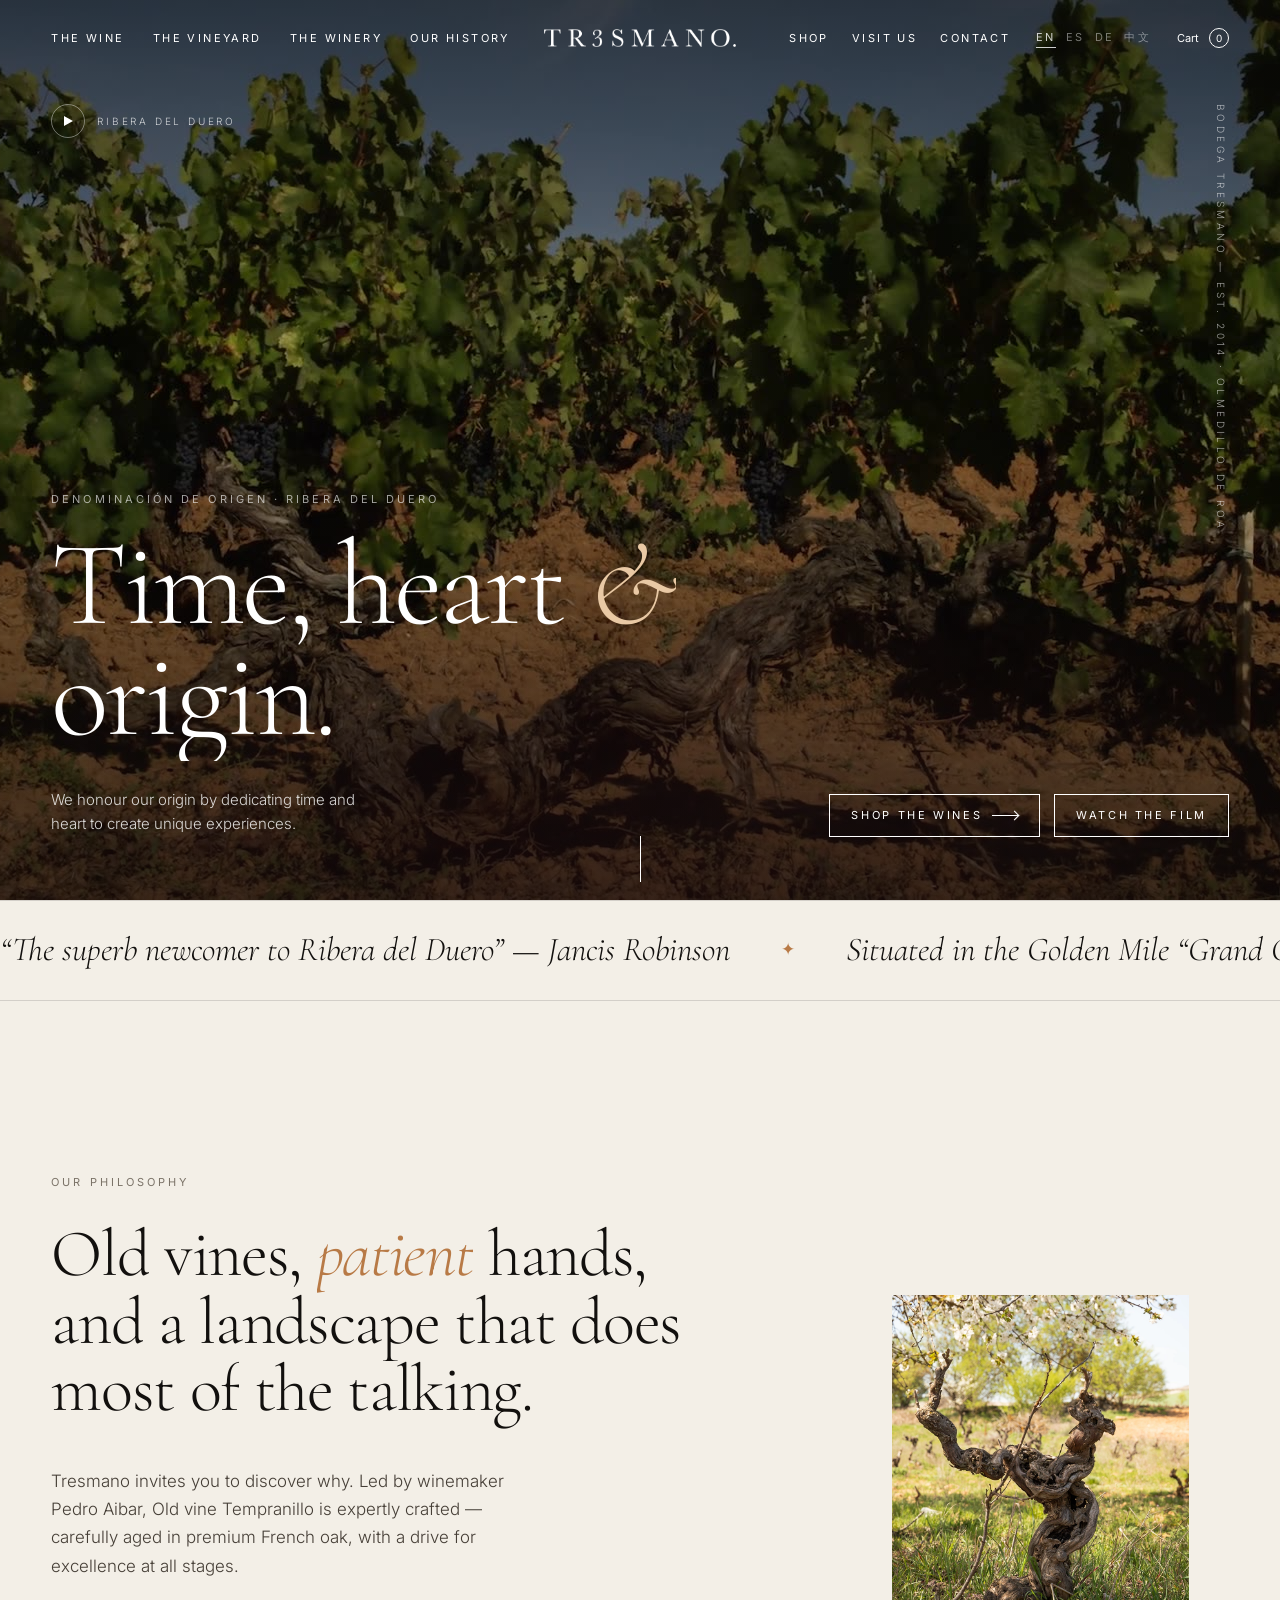
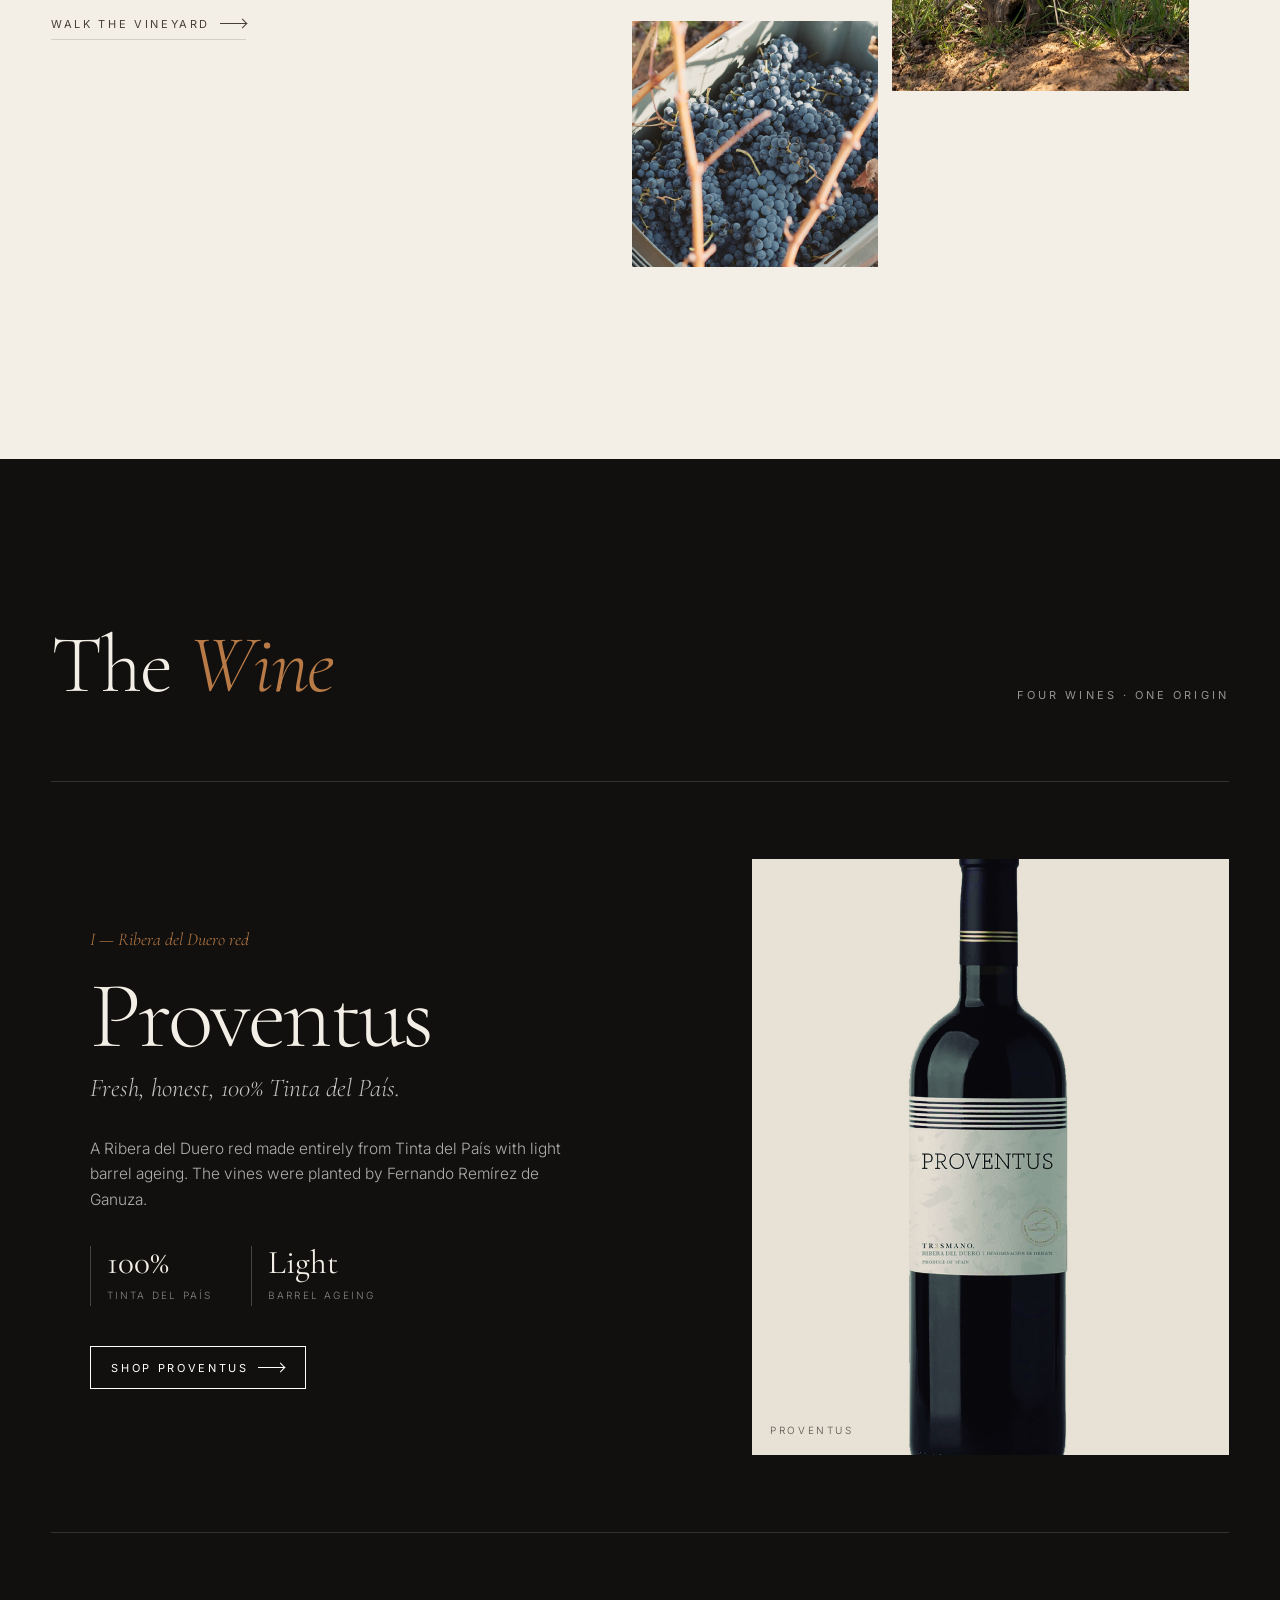
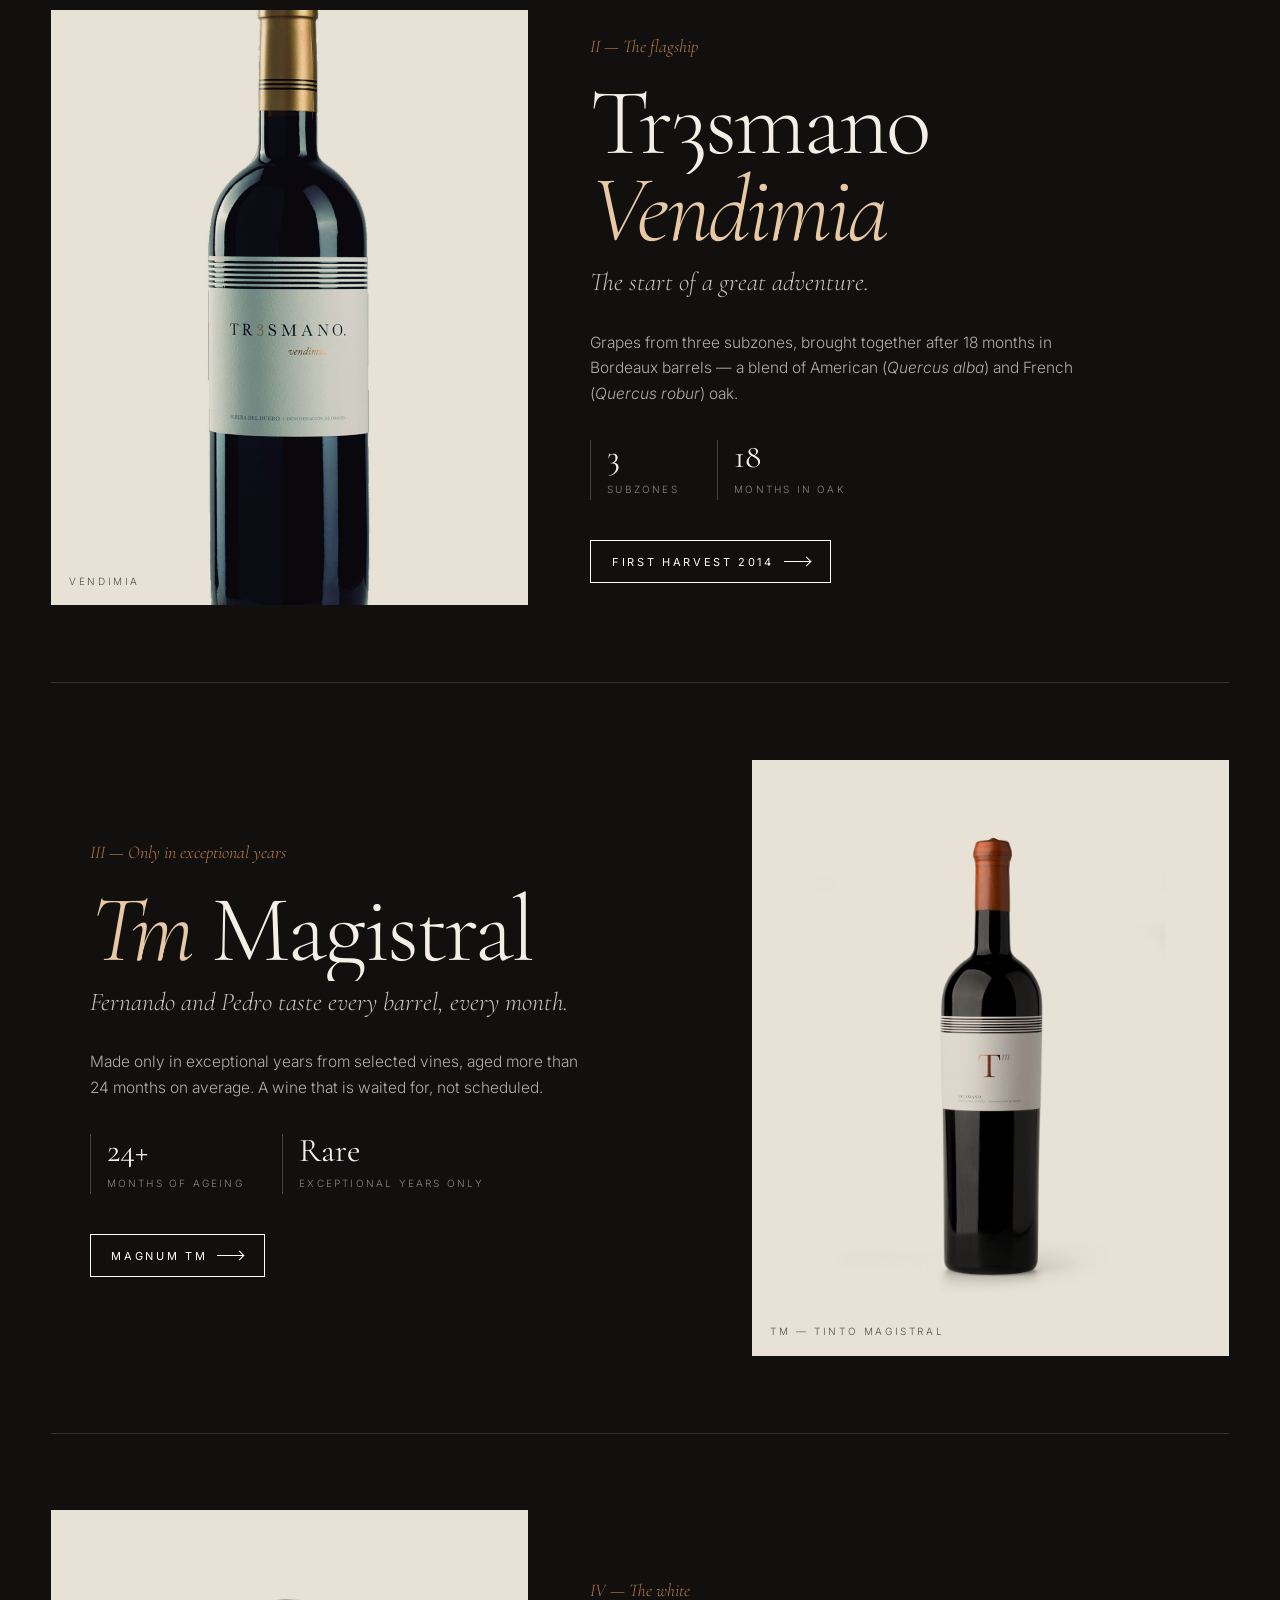
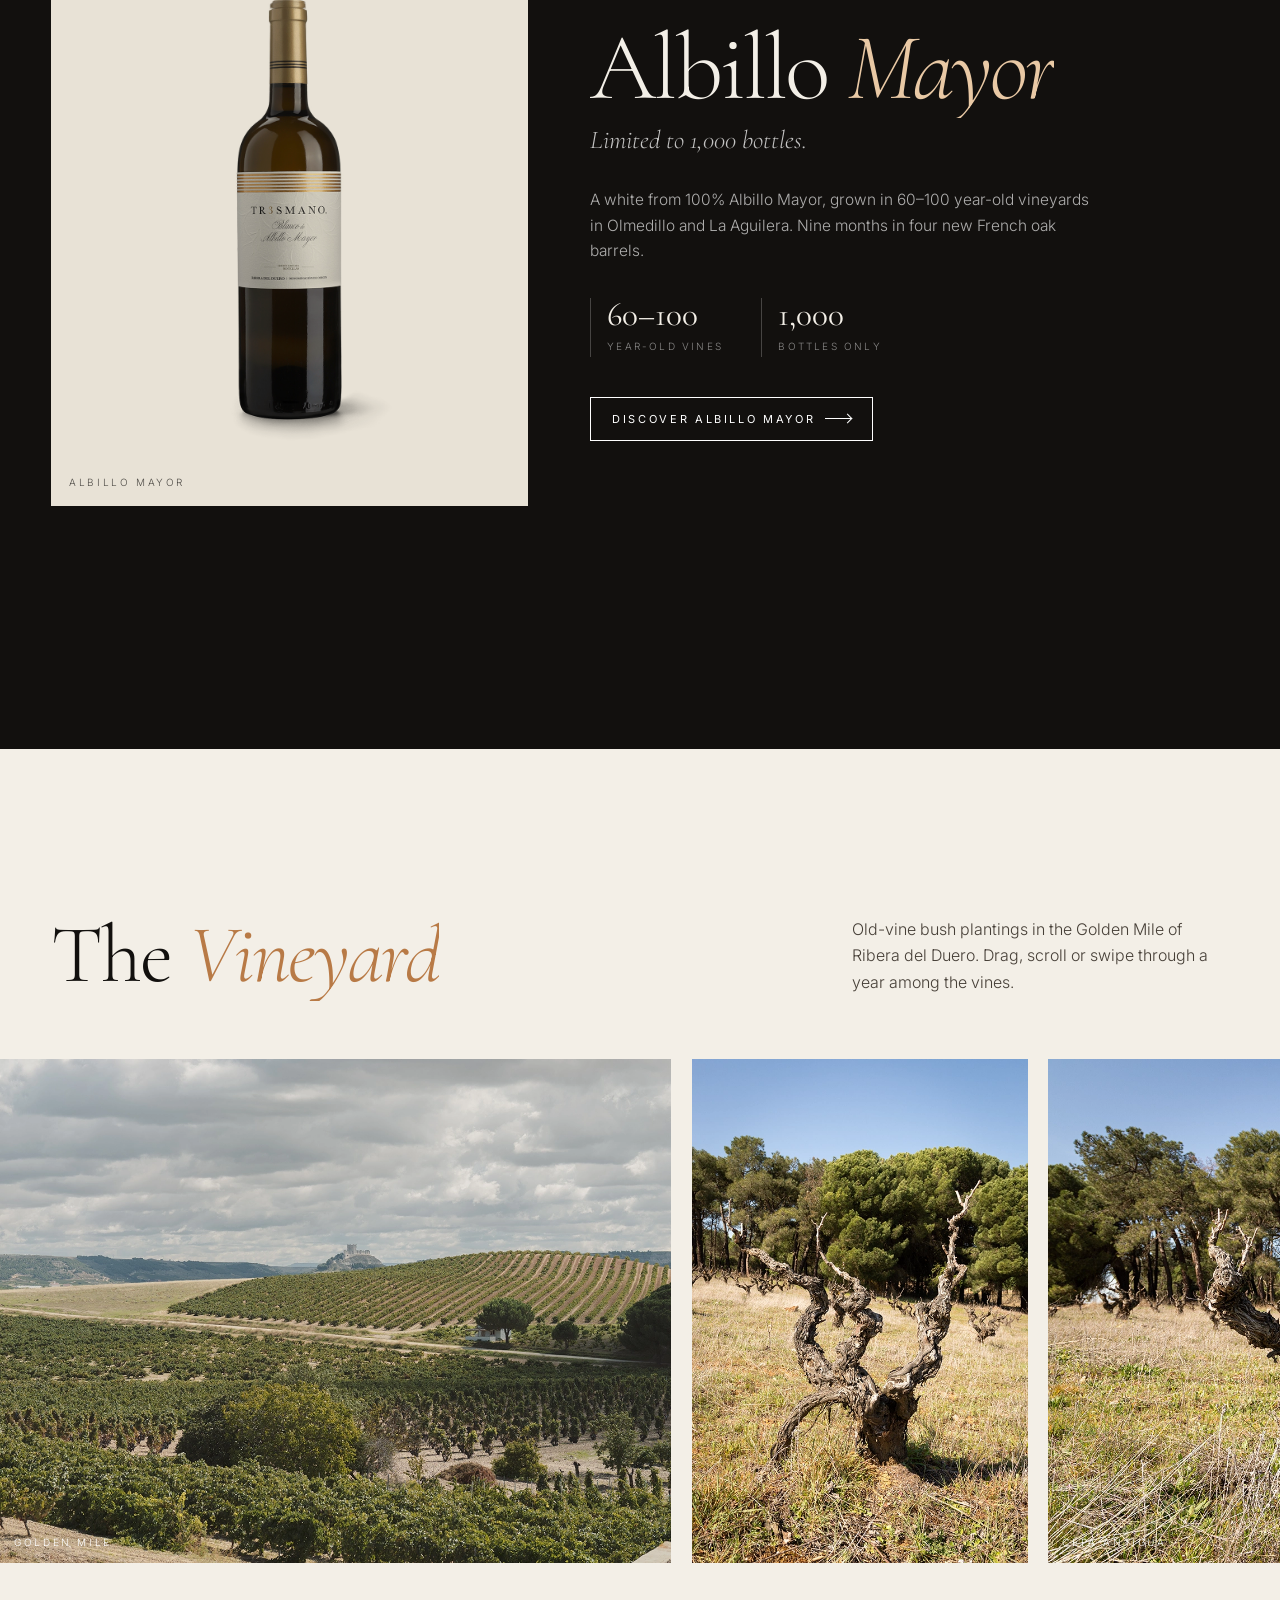
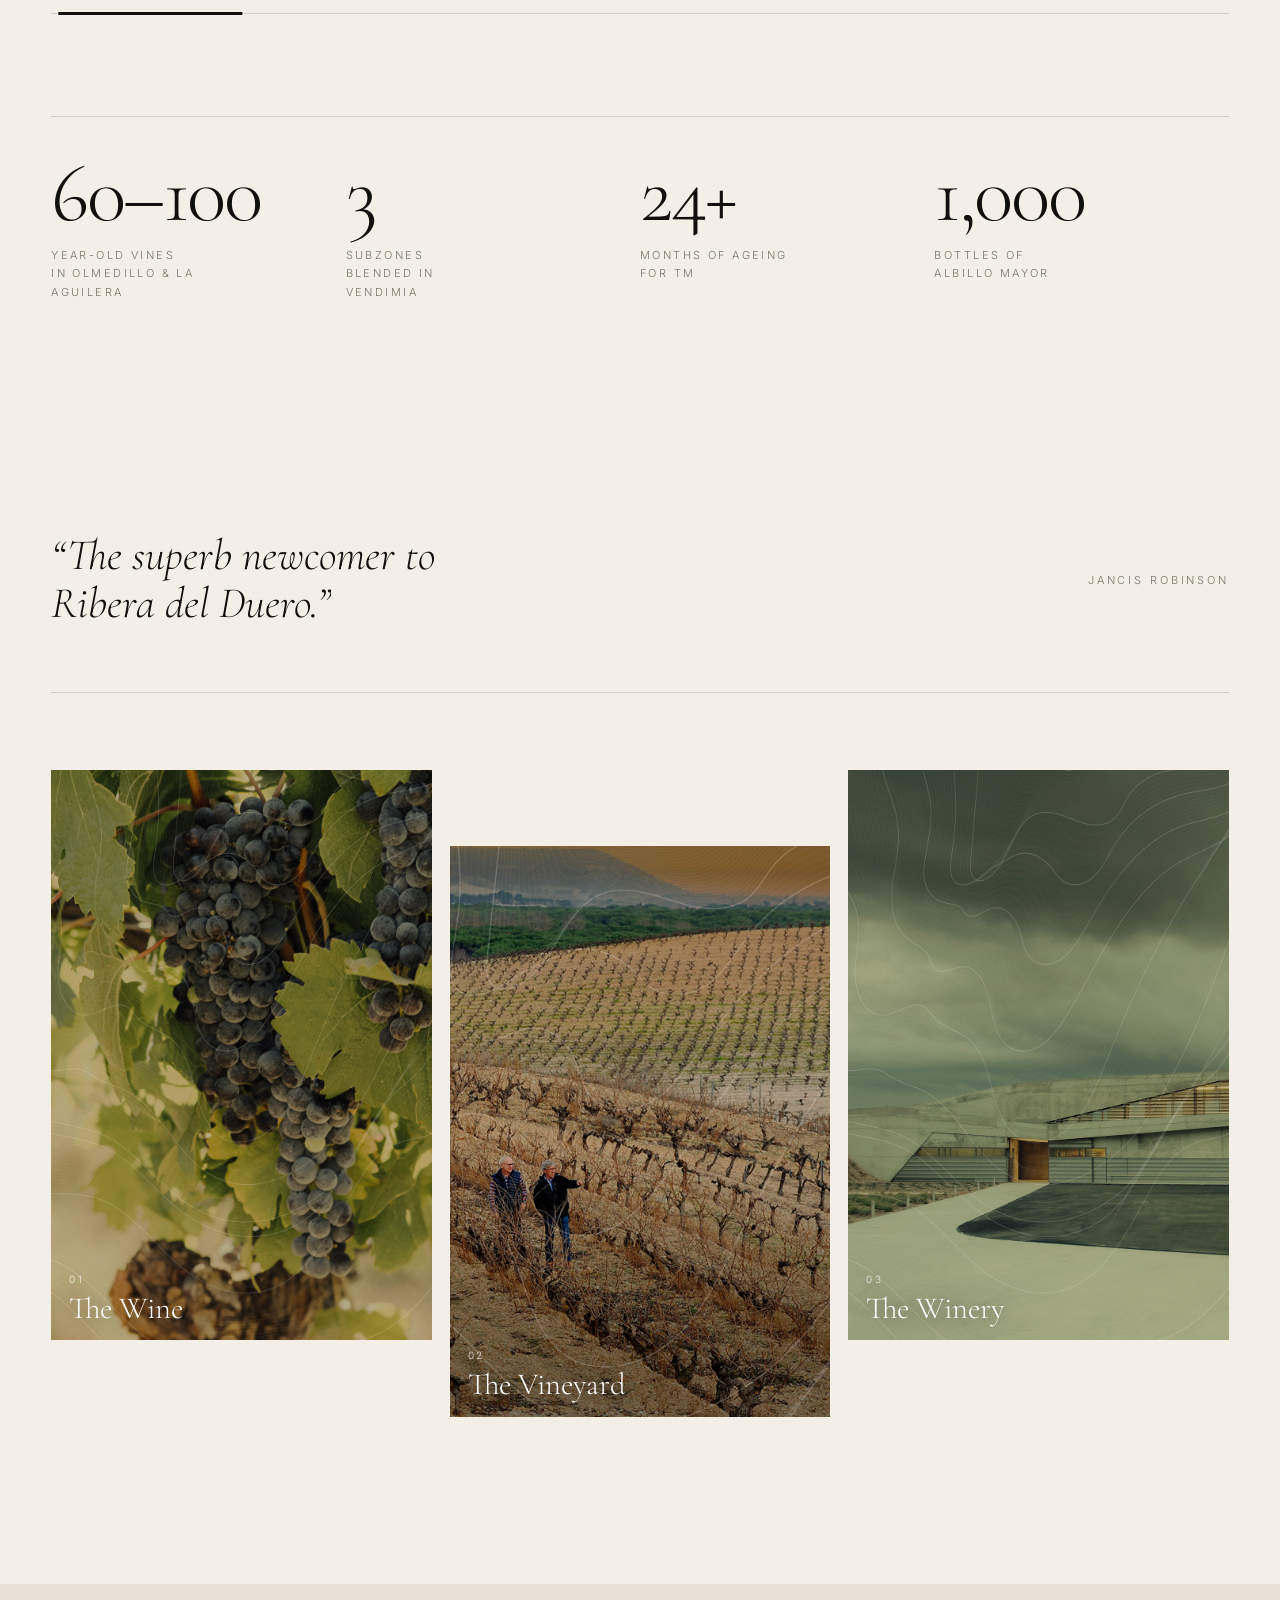
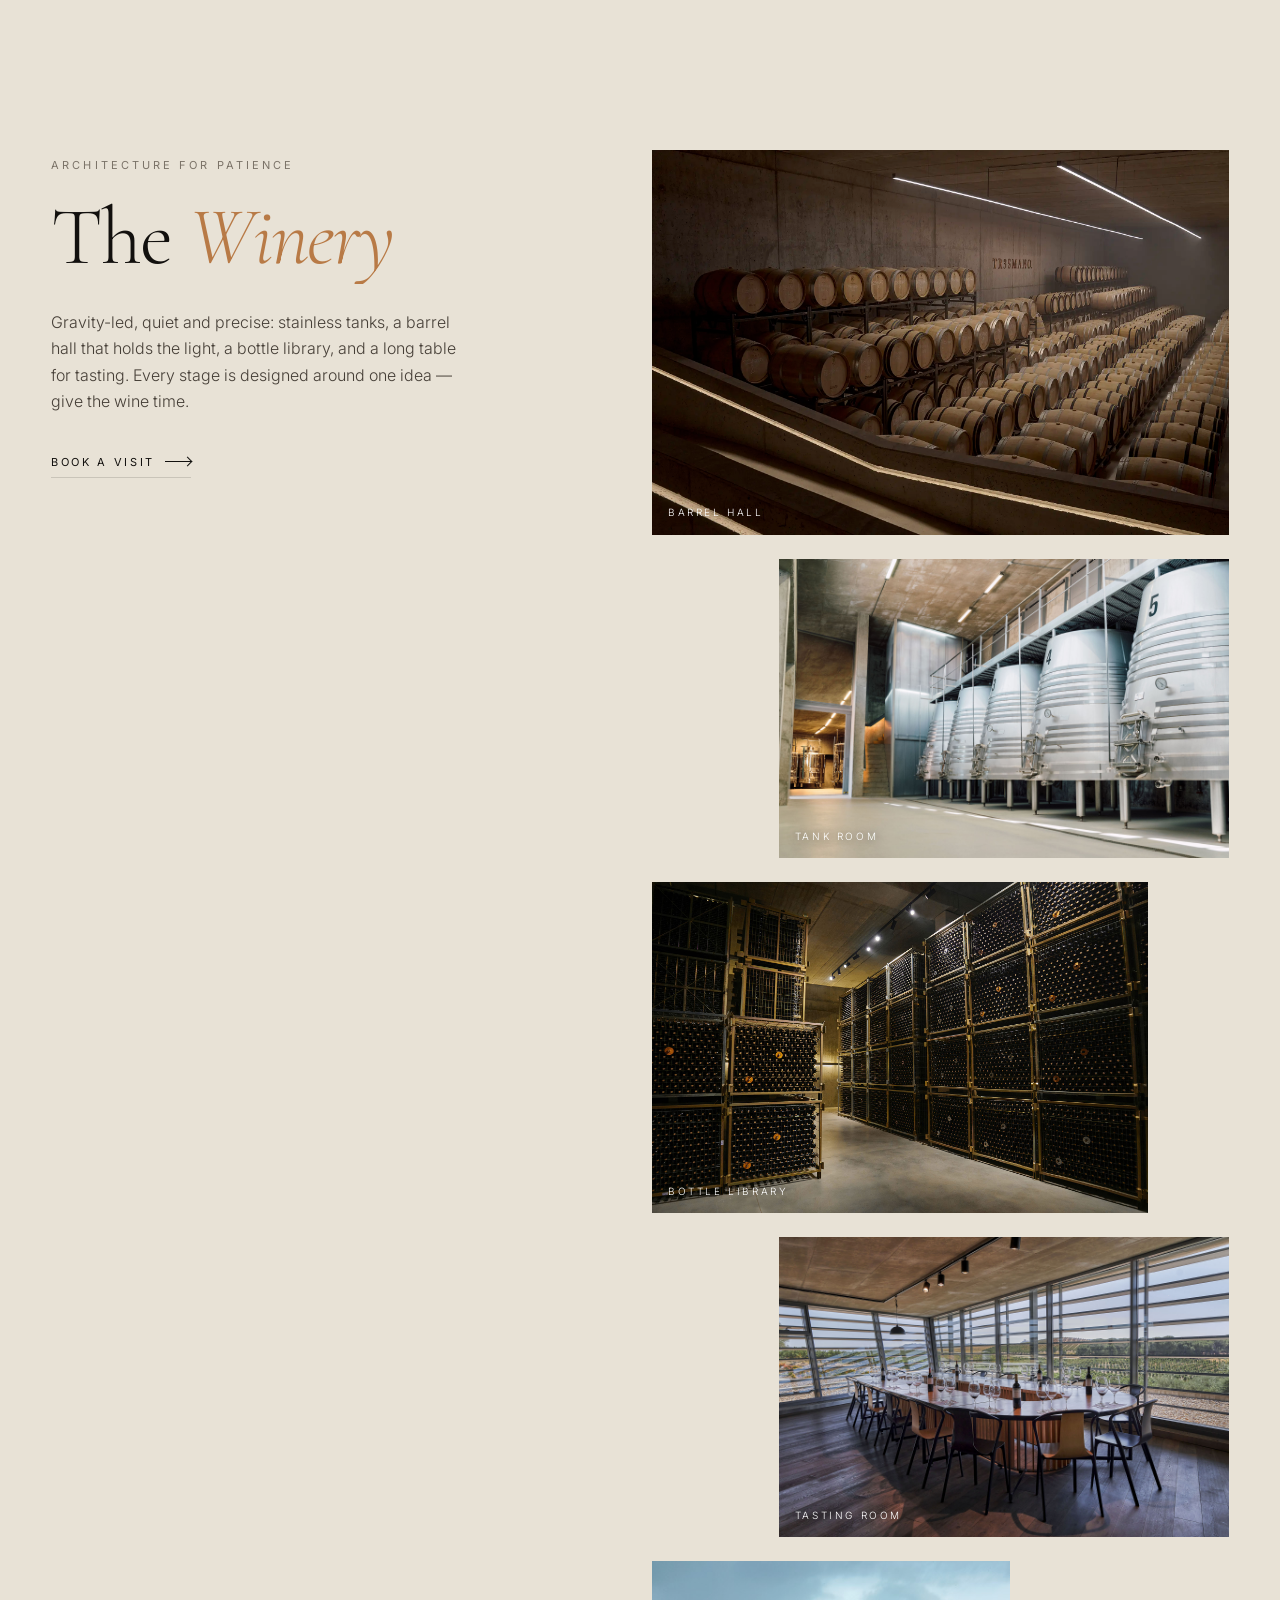
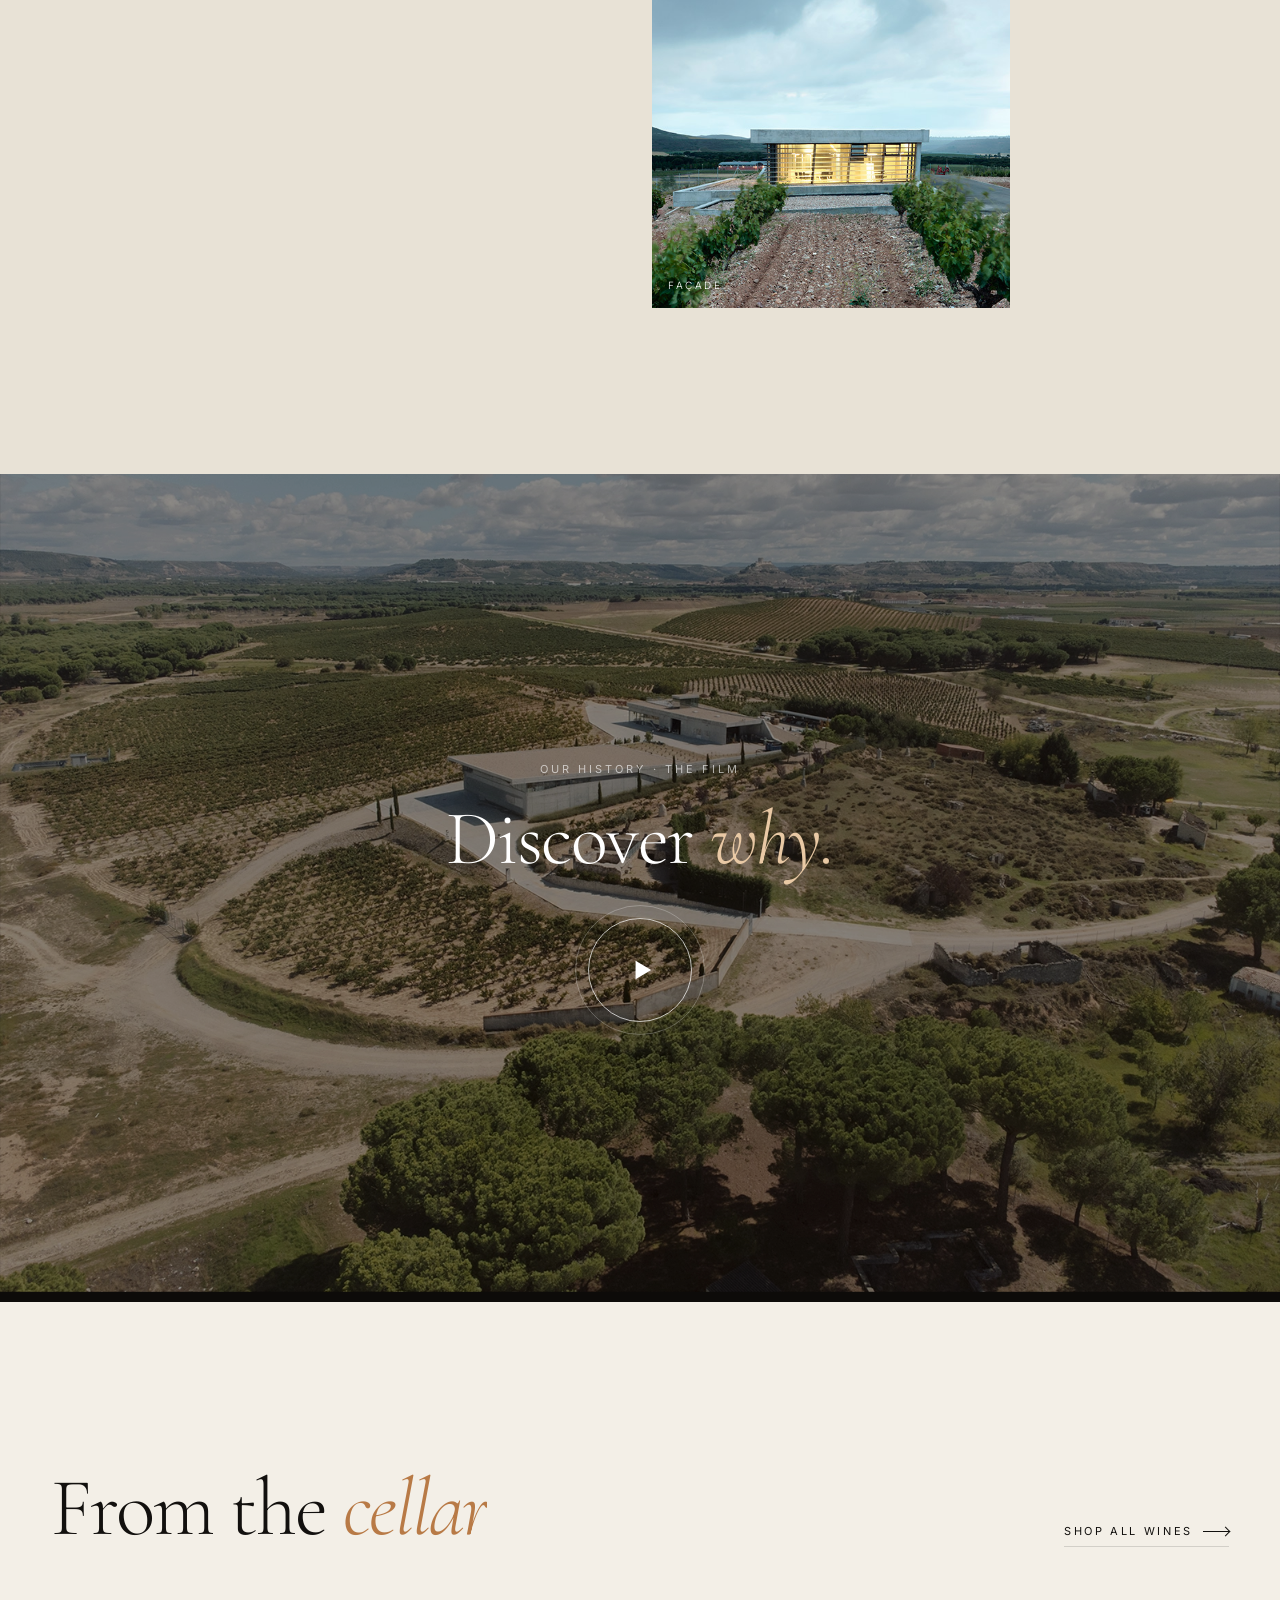
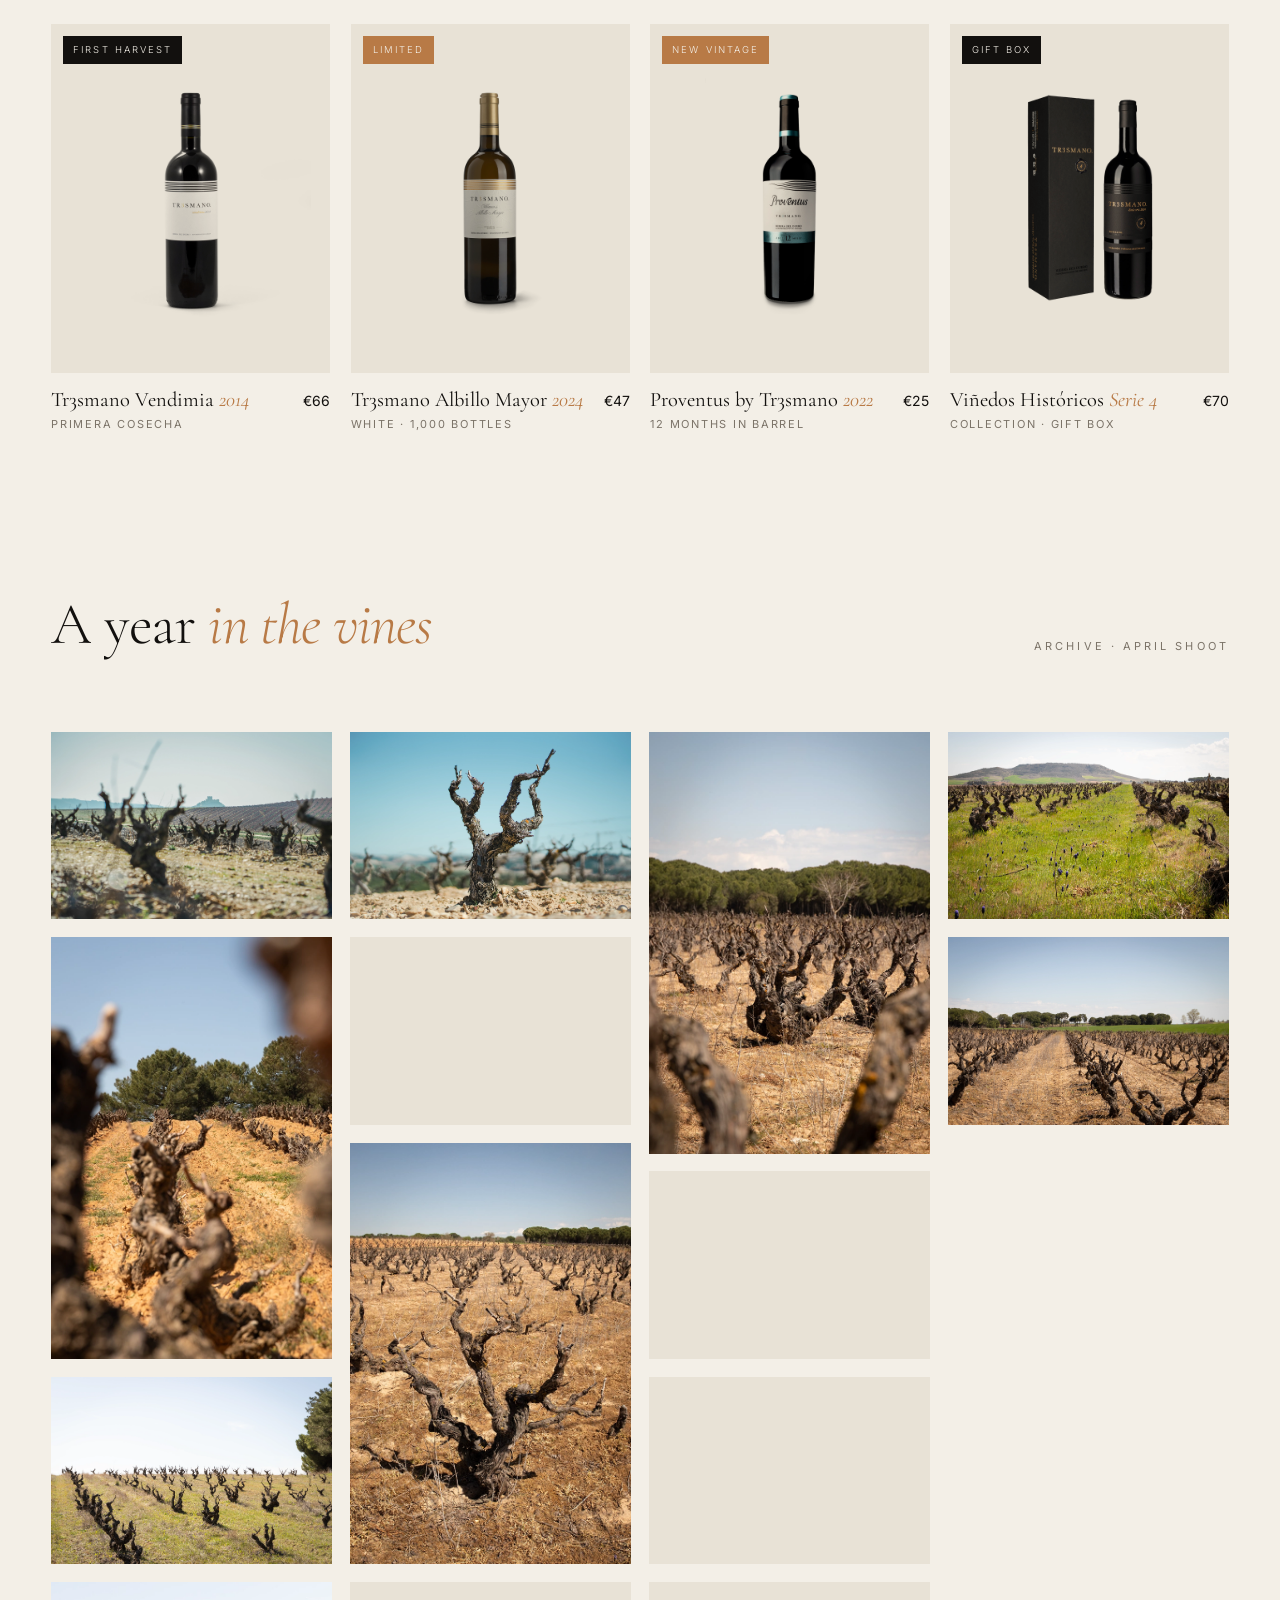
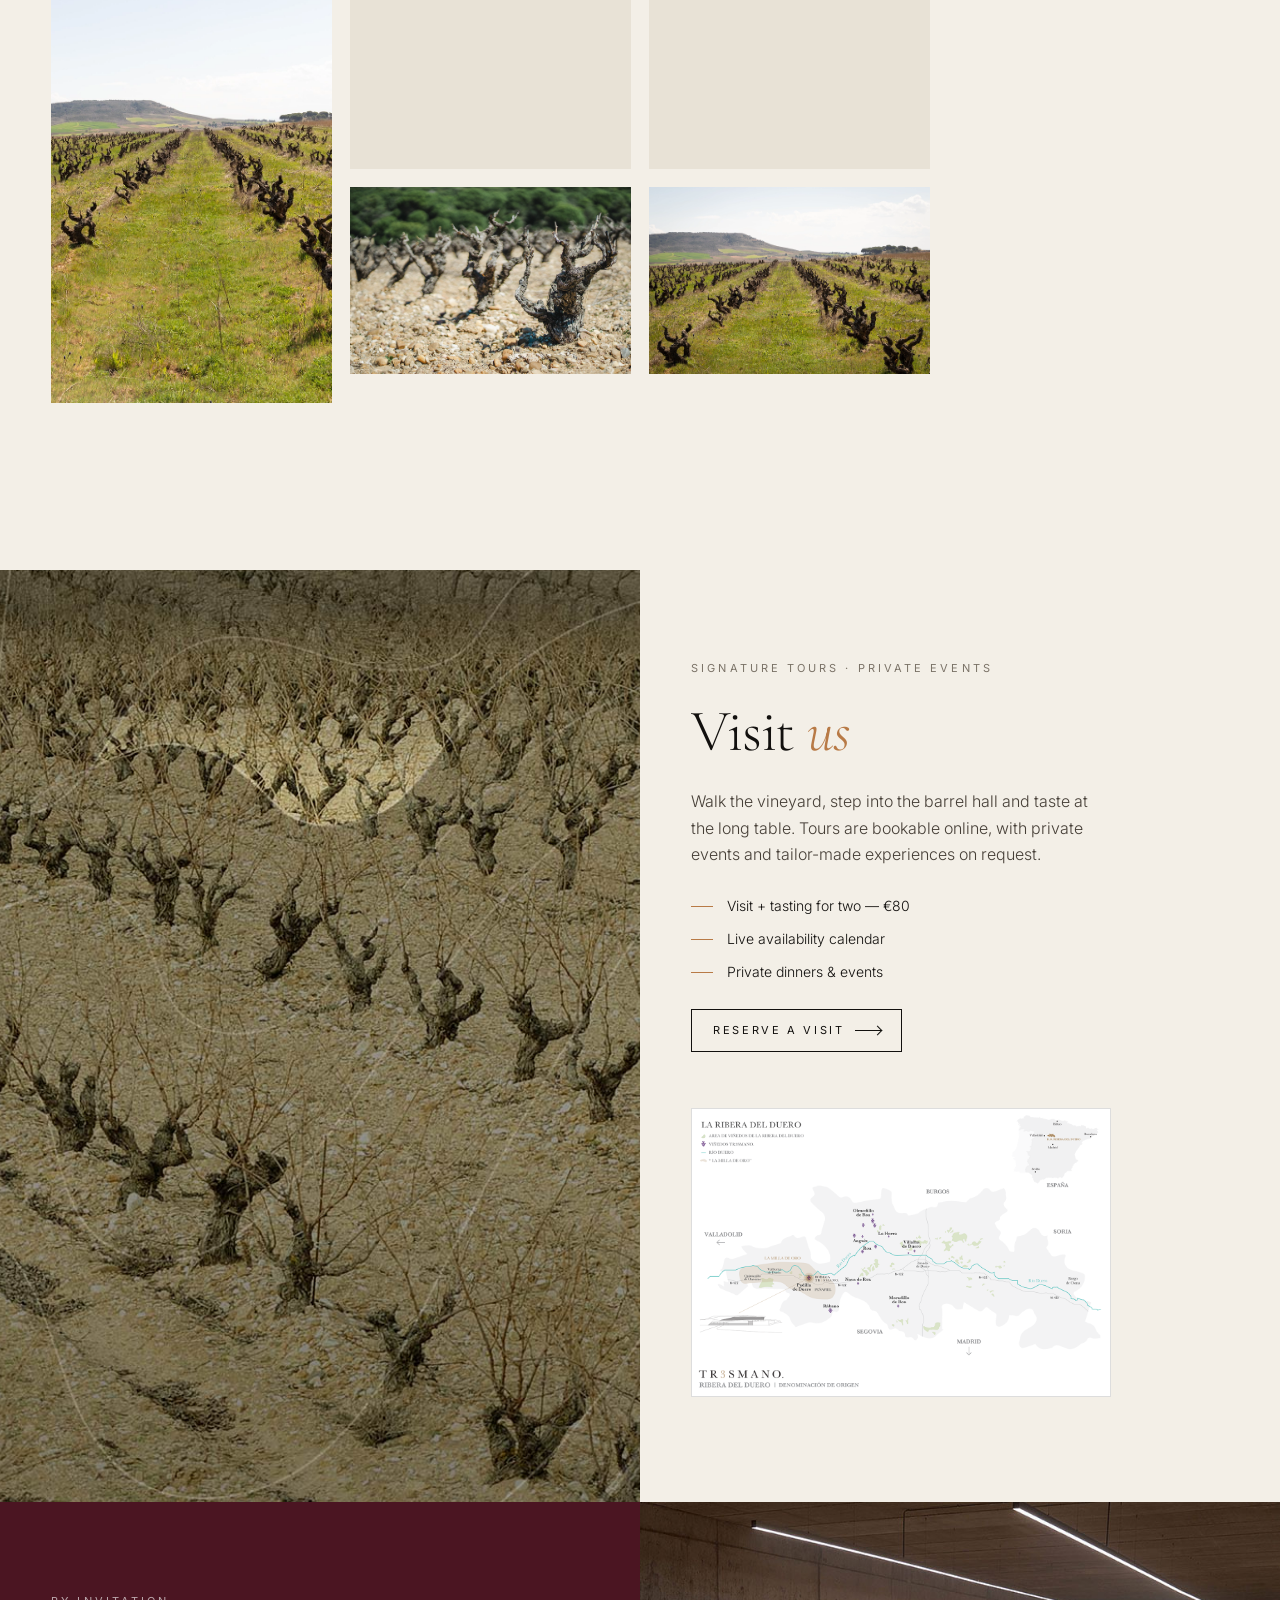
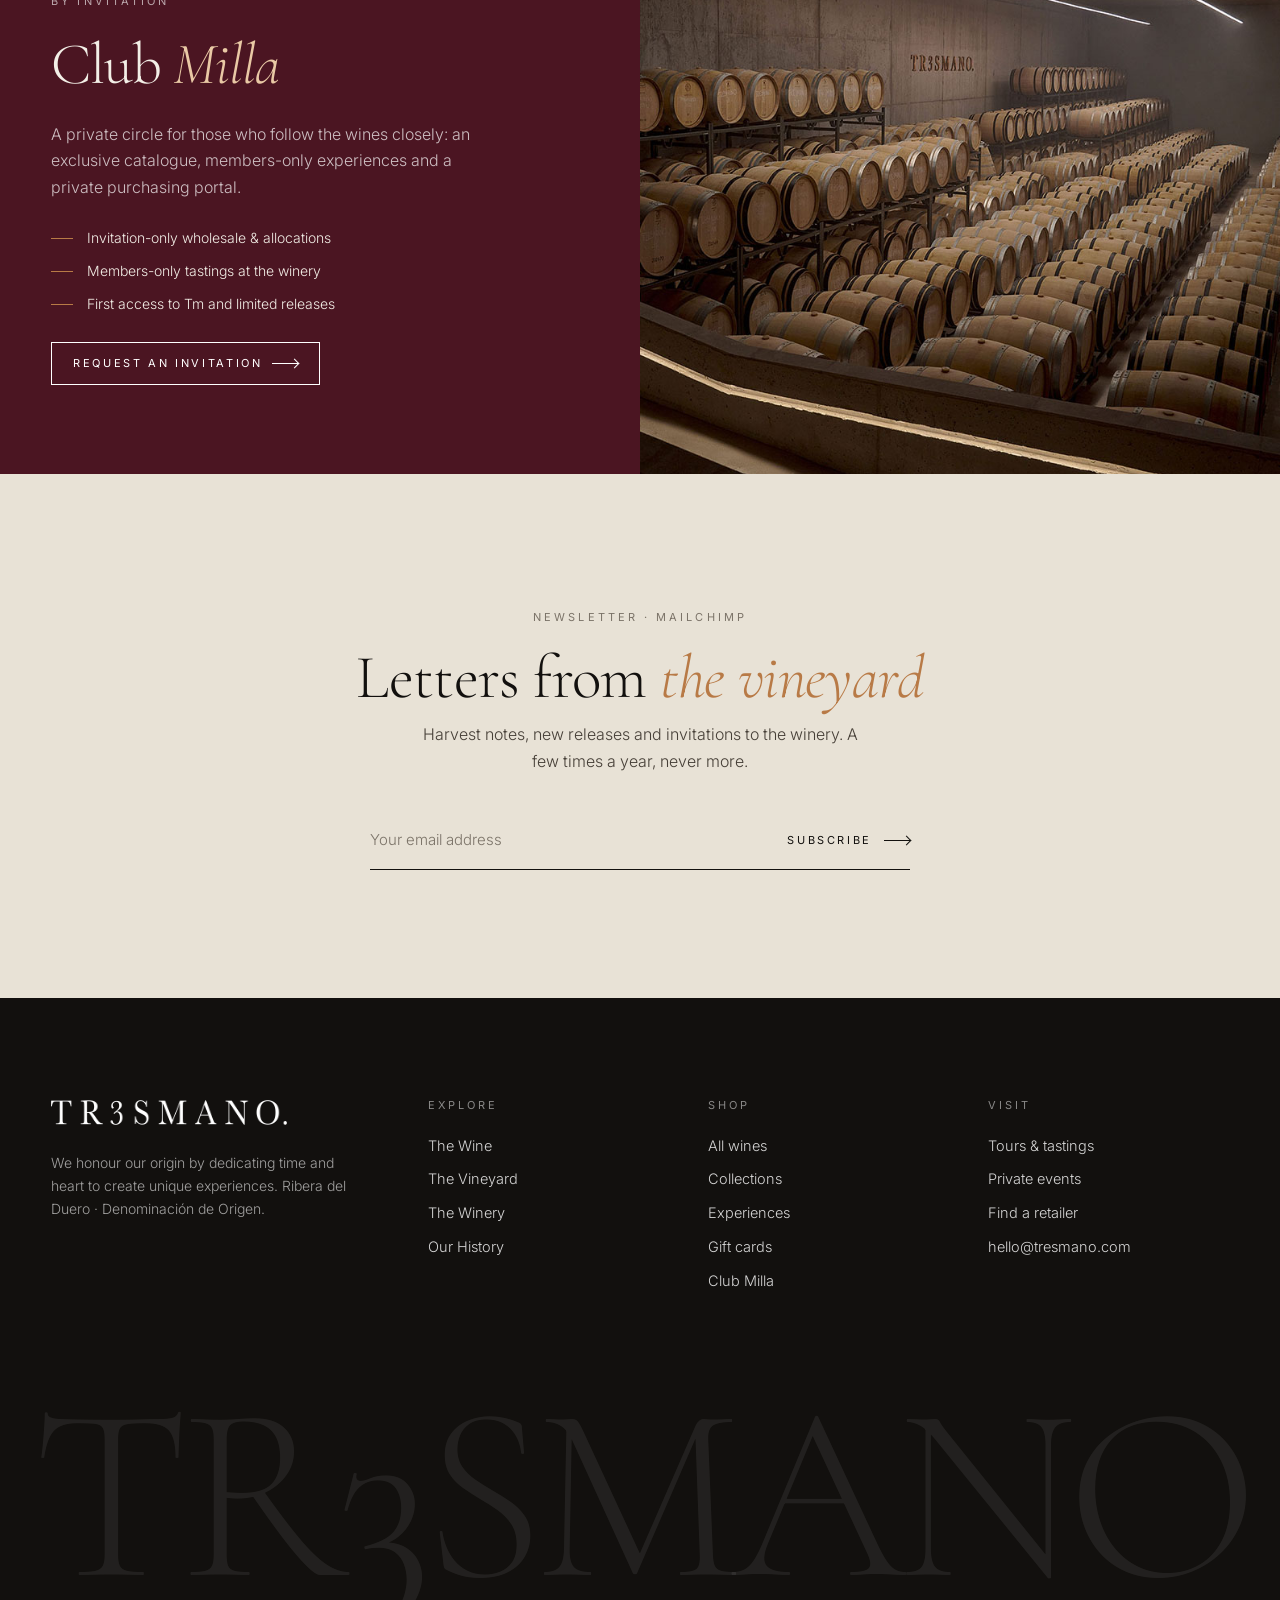
==== index.html @ fd119cc4 "TR3SMANO editorial mockup: home, shop, product page Co-Authored-By: Claude Sonnet 5.5 <noreply@anthr" ====
<!doctype html>
<html lang="en">
<head>
<meta charset="utf-8">
<meta name="robots" content="noindex,nofollow">
<meta name="viewport" content="width=device-width,initial-scale=1">
<title>TR3SMANO — Ribera del Duero</title>
<meta name="description" content="Bodega Tresmano. We honour our origin by dedicating time and heart to create unique experiences.">
<link rel="icon" href="assets/logo_tr3smano-positivo.png">
<link rel="preconnect" href="https://fonts.googleapis.com"><link rel="preconnect" href="https://fonts.gstatic.com" crossorigin>
<link href="https://fonts.googleapis.com/css2?family=Cormorant+Garamond:ital,wght@0,300;0,400;0,500;1,300;1,400&family=Inter:wght@300;400&display=swap" rel="stylesheet">
<script>document.documentElement.classList.add('js')</script>
<link rel="stylesheet" href="css/styles.css">
<style>
.mosaic{columns:4 260px;column-gap:clamp(12px,1.4vw,22px)}
.mosaic figure{margin:0 0 clamp(12px,1.4vw,22px);overflow:hidden;break-inside:avoid;background:var(--stone)}
.mosaic img{width:100%;height:auto;transition:transform 1.4s var(--ease)}
.mosaic figure:hover img{transform:scale(1.05)}
.places{display:grid;grid-template-columns:repeat(3,1fr);gap:clamp(12px,1.4vw,22px)}
.places figure{margin:0;position:relative;overflow:hidden;aspect-ratio:2/3;background:var(--stone)}
.places figure:nth-child(2){margin-top:clamp(30px,6vw,110px)}
.places img{width:100%;height:100%;object-fit:cover;transition:transform 1.6s var(--ease)}
.places figure:hover img{transform:scale(1.05)}
.places figcaption{position:absolute;left:18px;bottom:16px;right:18px;color:#fff;font-family:var(--serif);font-size:clamp(24px,2.4vw,36px);text-shadow:0 2px 20px rgba(0,0,0,.5);line-height:1}
.places figcaption small{display:block;font-family:var(--sans);font-size:10px;letter-spacing:.26em;text-transform:uppercase;margin-bottom:10px;opacity:.8}
@media(max-width:700px){.places{grid-template-columns:1fr}.places figure:nth-child(2){margin-top:0}.places figure{aspect-ratio:4/5}}
.press{display:flex;justify-content:space-between;align-items:center;gap:24px;flex-wrap:wrap;padding-block:clamp(40px,5vw,70px);border-bottom:1px solid var(--line)}
.press blockquote{margin:0;font-family:var(--serif);font-size:clamp(26px,3.4vw,54px);font-style:italic;font-weight:300;line-height:1.1;max-width:26ch}
.press cite{font-style:normal;font-size:11px;letter-spacing:.26em;text-transform:uppercase;color:var(--muted)}
.diag{position:absolute;inset:0;display:grid;place-items:center;pointer-events:none}
.map-card{margin-top:30px;max-width:420px;background:#fff;border:1px solid var(--line);padding:6px}
.map-card img{width:100%;height:auto}
</style>
</head>
<body data-page="home">

<!-- ═══ HERO ═══ -->
<section class="hero" id="top">
  <img class="hero-poster" src="assets/hero-poster.jpg" alt="" fetchpriority="high">
  <video id="heroVideo" muted loop playsinline autoplay preload="metadata" poster="assets/hero-poster.jpg" aria-hidden="true">
    <source src="assets/hero-loop.mp4" type="video/mp4">
  </video>
  <div class="hero-ctrl"><button id="heroToggle" aria-label="Pause video"><svg viewBox="0 0 10 10" id="icoPause"><path d="M1 0h3v10H1zM6 0h3v10H6z"/></svg><svg viewBox="0 0 10 10" id="icoPlay" style="display:none"><path d="M1 0l9 5-9 5z"/></svg></button><span>Ribera del Duero</span></div>
  <div class="hero-meta">Bodega Tresmano — Est. 2014 · Olmedillo de Roa</div>
  <div class="hero-inner">
    <span class="eyebrow light" data-reveal style="--d:.2s">Denominación de Origen · Ribera del Duero</span>
    <h1 class="split" style="--d:.35s;margin-top:22px">Time, heart <em>&amp;</em> origin.</h1>
    <div class="hero-row">
      <p class="hero-sub" data-reveal style="--d:.9s">We honour our origin by dedicating time and heart to create unique experiences.</p>
      <div class="hero-cta" data-reveal style="--d:1.1s">
        <a href="shop.html" class="btn btn--light">Shop the wines <span class="arrow"></span></a>
        <a href="#" class="btn btn--light" data-film>Watch the film</a>
      </div>
    </div>
  </div>
  <div class="scroll-cue"></div>
</section>

<!-- ═══ MARQUEE ═══ -->
<div class="marquee" aria-label="Press">
  <div class="marquee-track">
    <span>“The superb newcomer to Ribera del Duero” — Jancis Robinson</span><span>Situated in the Golden Mile “Grand Cru”</span><span>Vines of 60 to 100 years</span><span>A “must have” wine from Ribera del Duero</span>
    <span>“The superb newcomer to Ribera del Duero” — Jancis Robinson</span><span>Situated in the Golden Mile “Grand Cru”</span><span>Vines of 60 to 100 years</span><span>A “must have” wine from Ribera del Duero</span>
  </div>
</div>

<!-- ═══ MANIFESTO ═══ -->
<section class="sec" id="story">
  <div class="wrap manifesto">
    <div class="txt">
      <span class="eyebrow" data-reveal>Our philosophy</span>
      <h2 class="split">Old vines, <em>patient</em> hands, and a landscape that does most of the talking.</h2>
      <p data-reveal>Tresmano invites you to discover why. Led by winemaker Pedro Aibar, Old vine Tempranillo is expertly crafted — carefully aged in premium French oak, with a drive for excellence at all stages.</p>
      <p style="margin-top:28px" data-reveal><a class="link" href="#vineyard">Walk the vineyard <span class="arrow"></span></a></p>
    </div>
    <figure class="img1" data-reveal="img" style="margin-bottom:0"><img class="lazy" loading="lazy" decoding="async" src="assets/Cepa-Antigua-Tresmano.webp" alt="Ancient bush vine in Ribera del Duero" width="1200" height="1226"></figure>
    <figure class="img2" data-reveal="img" style="--d:.2s"><img class="lazy" loading="lazy" decoding="async" src="assets/FEED-TRen-conflicto-de-miltrescientosgramos-audiovisual-2024-07-02-44.png" alt="Tempranillo clusters in the harvest crate" width="656" height="435"></figure>
  </div>
</section>

<!-- ═══ WINES ═══ -->
<section class="wines sec" id="wines">
  <div class="wrap">
    <div class="sec-head">
      <h2 class="h-xl split">The <em>Wine</em></h2>
      <span class="eyebrow light" data-reveal>Four wines · one origin</span>
    </div>

    <article class="wine-row">
      <div class="wine-bottle" data-reveal="img"><img class="lazy" loading="lazy" decoding="async" src="assets/PROVENTUS-scaled.jpg" alt="Proventus bottle" width="1000" height="2560"><span class="tag">Proventus</span></div>
      <div class="wine-copy">
        <span class="wine-num" data-reveal>I — Ribera del Duero red</span>
        <h3 class="split">Proventus</h3>
        <p class="kicker" data-reveal>Fresh, honest, 100% Tinta del País.</p>
        <p data-reveal>A Ribera del Duero red made entirely from Tinta del País with light barrel ageing. The vines were planted by Fernando Remírez de Ganuza.</p>
        <div class="wine-facts" data-reveal><div><b>100%</b><small>Tinta del País</small></div><div><b>Light</b><small>Barrel ageing</small></div></div>
        <div class="row-cta" data-reveal><a class="btn btn--light" href="shop.html?cat=red">Shop Proventus <span class="arrow"></span></a></div>
      </div>
    </article>

    <article class="wine-row">
      <div class="wine-bottle" data-reveal="img"><img class="lazy" loading="lazy" decoding="async" src="assets/TRESMANO-SIN-ANADA-scaled.jpg" alt="Tr3smano Vendimia bottle" width="1000" height="2560"><span class="tag">Vendimia</span></div>
      <div class="wine-copy">
        <span class="wine-num" data-reveal>II — The flagship</span>
        <h3 class="split">Tr3smano <em>Vendimia</em></h3>
        <p class="kicker" data-reveal>The start of a great adventure.</p>
        <p data-reveal>Grapes from three subzones, brought together after 18 months in Bordeaux barrels — a blend of American (<i>Quercus alba</i>) and French (<i>Quercus robur</i>) oak.</p>
        <div class="wine-facts" data-reveal><div><b>3</b><small>Subzones</small></div><div><b>18</b><small>Months in oak</small></div></div>
        <div class="row-cta" data-reveal><a class="btn btn--light" href="product.html?p=tr3smano-vendimia-2014">First harvest 2014 <span class="arrow"></span></a></div>
      </div>
    </article>

    <article class="wine-row">
      <div class="wine-bottle" data-reveal="img"><img class="lazy" loading="lazy" decoding="async" src="assets/albillo-mayor-2021.jpg" alt="Tm bottle" width="500" height="1300"><span class="tag">Tm — Tinto Magistral</span></div>
      <div class="wine-copy">
        <span class="wine-num" data-reveal>III — Only in exceptional years</span>
        <h3 class="split"><em>Tm</em> Magistral</h3>
        <p class="kicker" data-reveal>Fernando and Pedro taste every barrel, every month.</p>
        <p data-reveal>Made only in exceptional years from selected vines, aged more than 24 months on average. A wine that is waited for, not scheduled.</p>
        <div class="wine-facts" data-reveal><div><b>24+</b><small>Months of ageing</small></div><div><b>Rare</b><small>Exceptional years only</small></div></div>
        <div class="row-cta" data-reveal><a class="btn btn--light" href="product.html?p=magnum-tm-by-tr3smano">Magnum Tm <span class="arrow"></span></a></div>
      </div>
    </article>

    <article class="wine-row">
      <div class="wine-bottle" data-reveal="img"><img class="lazy" loading="lazy" decoding="async" src="assets/albillo-mayor-2021-1.jpg" alt="Albillo Mayor bottle" width="500" height="1300"><span class="tag">Albillo Mayor</span></div>
      <div class="wine-copy">
        <span class="wine-num" data-reveal>IV — The white</span>
        <h3 class="split">Albillo <em>Mayor</em></h3>
        <p class="kicker" data-reveal>Limited to 1,000 bottles.</p>
        <p data-reveal>A white from 100% Albillo Mayor, grown in 60–100 year-old vineyards in Olmedillo and La Aguilera. Nine months in four new French oak barrels.</p>
        <div class="wine-facts" data-reveal><div><b>60–100</b><small>Year-old vines</small></div><div><b>1,000</b><small>Bottles only</small></div></div>
        <div class="row-cta" data-reveal><a class="btn btn--light" href="product.html">Discover Albillo Mayor <span class="arrow"></span></a></div>
      </div>
    </article>
  </div>
</section>

<!-- ═══ VINEYARD ═══ -->
<section class="vineyard sec" id="vineyard">
  <div class="wrap v-intro">
    <h2 class="h-xl split">The <em>Vineyard</em></h2>
    <p data-reveal>Old-vine bush plantings in the Golden Mile of Ribera del Duero. Drag, scroll or swipe through a year among the vines.</p>
  </div>
  <div>
    <div class="hscroll" tabindex="0" aria-label="Vineyard gallery">
      <figure class="h-card"><img class="lazy" loading="lazy" decoding="async" src="assets/Vinedos-Tresmano-HOME.webp" alt="Vineyards and hill village" width="1200" height="901"><figcaption>Golden Mile</figcaption></figure>
      <figure class="h-card"><img class="lazy" loading="lazy" decoding="async" src="assets/IMG_2213.webp" alt="Bush vine" width="600" height="900"></figure>
      <figure class="h-card"><img class="lazy" loading="lazy" decoding="async" src="assets/IMG_2223.webp" alt="Old vine among pines" width="1350" height="900"><figcaption>Cepa antigua</figcaption></figure>
      <figure class="h-card"><img class="lazy" loading="lazy" decoding="async" src="assets/IMG_2285.webp" alt="Vine in spring" width="600" height="900"></figure>
      <figure class="h-card"><img class="lazy" loading="lazy" decoding="async" src="assets/IMG_2364.webp" alt="Almond blossom and vine" width="1350" height="900"><figcaption>Spring</figcaption></figure>
      <figure class="h-card"><img class="lazy" loading="lazy" decoding="async" src="assets/IMG_2396.webp" alt="Blossom detail" width="1350" height="900"></figure>
      <figure class="h-card"><img class="lazy" loading="lazy" decoding="async" src="assets/IMG_2345.webp" alt="Vine trunk" width="600" height="900"></figure>
      <figure class="h-card"><img class="lazy" loading="lazy" decoding="async" src="assets/Vinedos-Tresmano-3.webp" alt="Vineyard rows" width="1920" height="1058"><figcaption>Rows in April</figcaption></figure>
      <figure class="h-card"><img class="lazy" loading="lazy" decoding="async" src="assets/IMG_2398.webp" alt="Rows with pine" width="600" height="900"></figure>
      <figure class="h-card"><img class="lazy" loading="lazy" decoding="async" src="assets/IMG_2456.webp" alt="Green rows under the hills" width="1350" height="900"></figure>
      <figure class="h-card"><img class="lazy" loading="lazy" decoding="async" src="assets/IMG_2471.webp" alt="Gnarled vine against sky" width="600" height="900"></figure>
      <figure class="h-card"><img class="lazy" loading="lazy" decoding="async" src="assets/Tresmano-Vinedo-fondo-1.webp" alt="Panorama of the estate" width="1920" height="1080"><figcaption>The estate</figcaption></figure>
      <figure class="h-card"><img class="lazy" loading="lazy" decoding="async" src="assets/53221264531_248da992a4_k.jpg" alt="Grapes on the vine" width="1920" height="1442"></figure>
    </div>
    <div class="h-prog"><i></i></div>
  </div>

  <div class="wrap">
    <div class="stats">
      <div data-reveal><b>60–100</b><small>Year-old vines<br>in Olmedillo &amp; La Aguilera</small></div>
      <div data-reveal style="--d:.1s"><b>3</b><small>Subzones<br>blended in Vendimia</small></div>
      <div data-reveal style="--d:.2s"><b>24+</b><small>Months of ageing<br>for Tm</small></div>
      <div data-reveal style="--d:.3s"><b>1,000</b><small>Bottles of<br>Albillo Mayor</small></div>
    </div>
  </div>
</section>

<!-- ═══ PRESS / PLACES ═══ -->
<section class="sec" style="padding-top:0">
  <div class="wrap">
    <div class="press"><blockquote class="split">“The superb newcomer to Ribera del Duero.”</blockquote><cite data-reveal>Jancis Robinson</cite></div>
    <div class="places" style="margin-top:clamp(40px,6vw,90px)">
      <figure data-reveal="img"><img class="lazy" loading="lazy" decoding="async" src="assets/head-mobile-el-vino.jpg" alt="Tempranillo" width="960" height="1440"><figcaption><small>01</small>The Wine</figcaption></figure>
      <figure data-reveal="img" style="--d:.15s"><img class="lazy" loading="lazy" decoding="async" src="assets/head-home-mobile.jpg" alt="Two growers in the vineyard" width="960" height="1440"><figcaption><small>02</small>The Vineyard</figcaption></figure>
      <figure data-reveal="img" style="--d:.3s"><img class="lazy" loading="lazy" decoding="async" src="assets/head-mobile-la-bodega.jpg" alt="Winery architecture" width="960" height="1440"><figcaption><small>03</small>The Winery</figcaption></figure>
    </div>
  </div>
</section>

<!-- ═══ WINERY ═══ -->
<section class="winery sec" id="winery">
  <div class="wrap winery-grid">
    <div class="winery-sticky">
      <span class="eyebrow" data-reveal>Architecture for patience</span>
      <h2 class="h-xl split" style="margin-top:22px">The <em>Winery</em></h2>
      <p data-reveal>Gravity-led, quiet and precise: stainless tanks, a barrel hall that holds the light, a bottle library, and a long table for tasting. Every stage is designed around one idea — give the wine time.</p>
      <a class="link" href="#visit" data-reveal>Book a visit <span class="arrow"></span></a>
    </div>
    <div class="winery-stack">
      <figure data-reveal="img"><img class="lazy" loading="lazy" decoding="async" src="assets/Bodega-Tr3smano_Barricas_Comp.webp" alt="Barrel hall" width="1920" height="1280"><figcaption>Barrel hall</figcaption></figure>
      <figure data-reveal="img"><img class="lazy" loading="lazy" decoding="async" src="assets/Bodega-Tr3smano_Depositos_Comp.jpg" alt="Tank room" width="1920" height="1280"><figcaption>Tank room</figcaption></figure>
      <figure data-reveal="img"><img class="lazy" loading="lazy" decoding="async" src="assets/Bodega-Tr3smano_Botellero_Comp.jpg" alt="Bottle library" width="1920" height="1280"><figcaption>Bottle library</figcaption></figure>
      <figure data-reveal="img" style="width:78%;margin-left:auto"><img class="lazy" loading="lazy" decoding="async" src="assets/Bodega-Tr3smano_Catas2_Comp.jpg" alt="Tasting room" width="1920" height="1280"><figcaption>Tasting room</figcaption></figure>
      <figure data-reveal="img"><img class="lazy" loading="lazy" decoding="async" src="assets/img-bodega05.jpg" alt="Winery façade" width="522" height="506" style="width:62%"><figcaption>Façade</figcaption></figure>
    </div>
  </div>
</section>

<!-- ═══ FILM ═══ -->
<section class="film" id="film">
  <div class="film-bg"><img class="lazy" loading="lazy" decoding="async" data-parallax=".1" src="assets/Vista-area-Bodega-Tresmano.webp" alt="Aerial view of the winery" width="1600" height="1200"></div>
  <div class="film-inner">
    <span class="eyebrow light" data-reveal>Our history · the film</span>
    <h2 class="split">Discover <em>why.</em></h2>
    <button class="play" data-film aria-label="Play the film" data-reveal><svg viewBox="0 0 24 24"><path d="M5 2l17 10L5 22z"/></svg></button>
  </div>
</section>

<!-- ═══ SHOP TEASER ═══ -->
<section class="sec" id="shop-teaser">
  <div class="wrap">
    <div class="sec-head"><h2 class="h-xl split">From the <em>cellar</em></h2><a class="link" href="shop.html" data-reveal>Shop all wines <span class="arrow"></span></a></div>
    <div class="pgrid" id="featured"></div>
  </div>
</section>

<!-- ═══ MOSAIC ═══ -->
<section class="sec" style="padding-top:0">
  <div class="wrap">
    <div class="sec-head"><h2 class="h-l split">A year <em>in the vines</em></h2><span class="eyebrow" data-reveal>Archive · April shoot</span></div>
    <div class="mosaic">
      <figure data-reveal="img"><img class="lazy" loading="lazy" decoding="async" src="assets/Shooting-TR3SMANO-abril-3.webp" alt="" width="1350" height="900"></figure>
      <figure data-reveal="img"><img class="lazy" loading="lazy" decoding="async" src="assets/IMG_2234.webp" alt="" width="600" height="900"></figure>
      <figure data-reveal="img"><img class="lazy" loading="lazy" decoding="async" src="assets/IMG_2230.webp" alt="" width="1350" height="900"></figure>
      <figure data-reveal="img"><img class="lazy" loading="lazy" decoding="async" src="assets/IMG_2447.webp" alt="" width="600" height="900"></figure>
      <figure data-reveal="img"><img class="lazy" loading="lazy" decoding="async" src="assets/Shooting-TR3SMANO-abril-72.webp" alt="" width="1350" height="900"></figure>
      <figure data-reveal="img"><img class="lazy" loading="lazy" decoding="async" src="assets/IMG_2237.webp" alt="" width="1350" height="900"></figure>
      <figure data-reveal="img"><img class="lazy" loading="lazy" decoding="async" src="assets/IMG_2468.webp" alt="" width="600" height="900"></figure>
      <figure data-reveal="img"><img class="lazy" loading="lazy" decoding="async" src="assets/IMG_2254.webp" alt="" width="1350" height="900"></figure>
      <figure data-reveal="img"><img class="lazy" loading="lazy" decoding="async" src="assets/Shooting-TR3SMANO-abril-74.webp" alt="" width="1350" height="900"></figure>
      <figure data-reveal="img"><img class="lazy" loading="lazy" decoding="async" src="assets/IMG_2476.webp" alt="" width="600" height="900"></figure>
      <figure data-reveal="img"><img class="lazy" loading="lazy" decoding="async" src="assets/IMG_2269.webp" alt="" width="1350" height="900"></figure>
      <figure data-reveal="img"><img class="lazy" loading="lazy" decoding="async" src="assets/Shooting-TR3SMANO-abril-75.webp" alt="" width="1350" height="900"></figure>
      <figure data-reveal="img"><img class="lazy" loading="lazy" decoding="async" src="assets/IMG_2427.webp" alt="" width="1350" height="900"></figure>
      <figure data-reveal="img"><img class="lazy" loading="lazy" decoding="async" src="assets/IMG_2446.webp" alt="" width="1350" height="900"></figure>
      <figure data-reveal="img"><img class="lazy" loading="lazy" decoding="async" src="assets/IMG_2465.webp" alt="" width="1350" height="900"></figure>
      <figure data-reveal="img"><img class="lazy" loading="lazy" decoding="async" src="assets/IMG_2485.webp" alt="" width="1350" height="900"></figure>
    </div>
  </div>
</section>

<!-- ═══ VISIT + CLUB ═══ -->
<section class="visit" id="visit">
  <div class="vimg"><img class="lazy" loading="lazy" decoding="async" data-parallax="-.04" src="assets/bg-consumoresponsble-tresmano.jpg" alt="Two people walking the vineyard" width="1920" height="1010" style="height:112%;top:-6%"></div>
  <div class="vtxt">
    <span class="eyebrow" data-reveal>Signature tours · Private events</span>
    <h2 class="h-l split">Visit <em>us</em></h2>
    <p data-reveal>Walk the vineyard, step into the barrel hall and taste at the long table. Tours are bookable online, with private events and tailor-made experiences on request.</p>
    <ul class="perks" data-reveal><li>Visit + tasting for two — €80</li><li>Live availability calendar</li><li>Private dinners &amp; events</li></ul>
    <div data-reveal style="display:flex;gap:14px;flex-wrap:wrap"><a class="btn" href="product.html?p=reserva-visita-bodega-cata-dos-personas">Reserve a visit <span class="arrow"></span></a></div>
    <figure class="map-card" data-reveal style="margin-left:0"><img class="lazy" loading="lazy" src="assets/mapa-tr3smano.png" alt="Map of the area" width="1170" height="792"></figure>
  </div>
  <div class="vtxt dark">
    <span class="eyebrow light" data-reveal>By invitation</span>
    <h2 class="h-l split">Club <em>Milla</em></h2>
    <p data-reveal>A private circle for those who follow the wines closely: an exclusive catalogue, members-only experiences and a private purchasing portal.</p>
    <ul class="perks" data-reveal><li>Invitation-only wholesale &amp; allocations</li><li>Members-only tastings at the winery</li><li>First access to Tm and limited releases</li></ul>
    <div data-reveal><a class="btn btn--light" href="#">Request an invitation <span class="arrow"></span></a></div>
  </div>
  <div class="vimg"><img class="lazy" loading="lazy" decoding="async" src="assets/bg-barricas-bodega-copia.jpg" alt="Barrel hall" width="794" height="744"></div>
</section>

<div id="footer-mount"></div>

<script src="js/products.js"></script>
<script src="js/config.js"></script>
<script src="js/main.js"></script>
<script>
(function(){
  /* featured products */
  const f = document.getElementById('featured');
  ['vendimia-2014','albillo-2024','proventus-2022','vh-serie-4'].forEach((id,i)=>{ f.insertAdjacentHTML('beforeend', TM.card(TM.byId(id), i)); });
  TM.hookLazy(f);
  /* hero video: only play when visible, honour reduced-motion, toggle control */
  const v = document.getElementById('heroVideo'), btn = document.getElementById('heroToggle');
  const sync = () => { document.getElementById('icoPause').style.display = v.paused ? 'none' : ''; document.getElementById('icoPlay').style.display = v.paused ? '' : 'none'; btn.setAttribute('aria-label', v.paused ? 'Play video' : 'Pause video'); };
  v.addEventListener('playing', () => { v.classList.add('playing'); sync(); });
  if (TM.reduce) { v.pause(); v.removeAttribute('autoplay'); }
  btn.onclick = () => { v.paused ? v.play() : v.pause(); sync(); };
  new IntersectionObserver(([e]) => { if (btn.dataset.user) return; if (!e.isIntersecting) v.pause(); else if (!TM.reduce) v.play().catch(()=>{}); }).observe(v);
  btn.addEventListener('click', () => btn.dataset.user = 1);
  sync();
})();
</script>
</body>
</html>
---- css/styles.css ----
/* TR3SMANO — editorial mockup · shared styles */
:root{
  --ink:#12100e; --ink-2:#1c1916; --paper:#f3efe7; --stone:#e8e2d6; --stone-2:#d9d1c1;
  --copper:#b87a46; --wine:#4b1522; --muted:#7b7368; --line:rgba(18,16,14,.14);
  --serif:'Cormorant Garamond','Times New Roman',serif;
  --sans:'Inter',system-ui,-apple-system,'Segoe UI',sans-serif;
  --ease:cubic-bezier(.22,.8,.24,1);
  --gutter:clamp(20px,4vw,64px);
  --header-h:76px;
}
*,*::before,*::after{box-sizing:border-box}
html{scroll-behavior:smooth;-webkit-text-size-adjust:100%}
body{margin:0;background:var(--paper);color:var(--ink);font-family:var(--sans);font-weight:300;font-size:16px;line-height:1.65;-webkit-font-smoothing:antialiased;overflow-x:hidden}
img,video{display:block;max-width:100%}
a{color:inherit;text-decoration:none}
button{font:inherit;color:inherit;background:none;border:0;cursor:pointer;padding:0}
h1,h2,h3,h4{font-family:var(--serif);font-weight:400;line-height:1.02;margin:0;letter-spacing:-.01em}
p{margin:0}
::selection{background:var(--copper);color:#fff}
:focus-visible{outline:2px solid var(--copper);outline-offset:3px}

.eyebrow{font-size:11px;letter-spacing:.28em;text-transform:uppercase;font-weight:400;color:var(--muted)}
.dark .eyebrow,.eyebrow.light{color:rgba(255,255,255,.62)}
.serif-i{font-family:var(--serif);font-style:italic}
.wrap{padding-inline:var(--gutter);max-width:1680px;margin-inline:auto}

/* ───────── Buttons ───────── */
.btn{display:inline-flex;align-items:center;gap:.9em;padding:1.05em 1.9em;border:1px solid currentColor;font-size:11px;letter-spacing:.24em;text-transform:uppercase;font-weight:400;position:relative;overflow:hidden;isolation:isolate;transition:color .5s var(--ease),border-color .5s var(--ease)}
.btn::before{content:"";position:absolute;inset:0;background:var(--ink);transform:translateY(101%);transition:transform .55s var(--ease);z-index:-1}
.btn:hover::before{transform:none}
.btn:hover{color:var(--paper);border-color:var(--ink)}
.btn--solid{background:var(--ink);color:var(--paper);border-color:var(--ink)}
.btn--solid::before{background:var(--copper)}
.btn--solid:hover{border-color:var(--copper)}
.btn--light{color:#fff}
.btn--light::before{background:#fff}
.btn--light:hover{color:var(--ink);border-color:#fff}
.btn--block{width:100%;justify-content:center}
.arrow{display:inline-block;width:26px;height:1px;background:currentColor;position:relative;transition:width .5s var(--ease)}
.arrow::after{content:"";position:absolute;right:0;top:-3px;width:7px;height:7px;border-top:1px solid currentColor;border-right:1px solid currentColor;transform:rotate(45deg)}
a:hover>.arrow,button:hover>.arrow,.btn:hover .arrow{width:40px}
.link{display:inline-flex;align-items:center;gap:.9em;font-size:11px;letter-spacing:.24em;text-transform:uppercase;font-weight:400;padding-bottom:6px;border-bottom:1px solid var(--line);transition:border-color .4s}
.link:hover{border-color:currentColor}

/* ───────── Header ───────── */
.site-header{position:fixed;inset:0 0 auto 0;height:var(--header-h);z-index:100;display:grid;grid-template-columns:1fr auto 1fr;align-items:center;padding-inline:var(--gutter);color:#fff;transition:background .5s var(--ease),color .5s var(--ease),transform .6s var(--ease),box-shadow .5s}
.site-header.is-solid{background:rgba(243,239,231,.92);backdrop-filter:blur(14px);-webkit-backdrop-filter:blur(14px);color:var(--ink);box-shadow:0 1px 0 var(--line)}
.site-header.is-hidden{transform:translateY(-100%)}
.site-header.on-light{color:var(--ink)}
.nav{display:flex;gap:clamp(16px,2.2vw,34px);font-size:11px;letter-spacing:.22em;text-transform:uppercase;font-weight:400}
.nav a{position:relative;padding:6px 0;white-space:nowrap}
.nav a::after{content:"";position:absolute;left:0;bottom:0;height:1px;width:100%;background:currentColor;transform:scaleX(0);transform-origin:right;transition:transform .5s var(--ease)}
.nav a:hover::after,.nav a[aria-current="page"]::after{transform:scaleX(1);transform-origin:left}
.logo{display:block;width:clamp(150px,15vw,214px);justify-self:center;position:relative}
.logo img{width:100%;height:auto;transition:opacity .4s}
.logo .dark-logo{position:absolute;inset:0;opacity:0}
.site-header.is-solid .logo .light-logo,.site-header.on-light .logo .light-logo{opacity:0}
.site-header.is-solid .logo .dark-logo,.site-header.on-light .logo .dark-logo{opacity:1}
.header-tools{display:flex;justify-content:flex-end;align-items:center;gap:clamp(14px,2vw,28px);font-size:11px;letter-spacing:.22em;text-transform:uppercase;font-weight:400}
.lang{display:flex;gap:10px;opacity:.8}
.lang a.on{opacity:1;border-bottom:1px solid currentColor}
.lang a{opacity:.55}.lang a.on{opacity:1}
.cart-btn{display:inline-flex;align-items:center;gap:10px}
.cart-count{display:inline-grid;place-items:center;min-width:20px;height:20px;border:1px solid currentColor;border-radius:20px;font-size:10px;letter-spacing:0;padding-inline:5px}
.cart-count.bump{animation:bump .5s var(--ease)}
@keyframes bump{40%{transform:scale(1.35);background:var(--copper);border-color:var(--copper);color:#fff}}
.burger{display:none;width:28px;height:18px;position:relative}
.burger span{position:absolute;left:0;right:0;height:1px;background:currentColor;transition:transform .5s var(--ease),top .5s var(--ease),opacity .3s}
.burger span:nth-child(1){top:2px}.burger span:nth-child(2){top:14px}
.menu-open .burger span:nth-child(1){top:8px;transform:rotate(45deg)}
.menu-open .burger span:nth-child(2){top:8px;transform:rotate(-45deg)}
.mobile-menu{position:fixed;inset:0;background:var(--ink);color:#fff;z-index:99;display:flex;flex-direction:column;justify-content:center;padding:var(--gutter);clip-path:inset(0 0 100% 0);transition:clip-path .8s var(--ease);visibility:hidden}
.menu-open .mobile-menu{clip-path:inset(0);visibility:visible}
.mobile-menu a{font-family:var(--serif);font-size:clamp(38px,11vw,64px);line-height:1.15;display:block;opacity:0;transform:translateY(20px);transition:opacity .6s,transform .8s var(--ease)}
.menu-open .mobile-menu a{opacity:1;transform:none}
.menu-open .mobile-menu a:nth-child(2){transition-delay:.06s}.menu-open .mobile-menu a:nth-child(3){transition-delay:.12s}.menu-open .mobile-menu a:nth-child(4){transition-delay:.18s}.menu-open .mobile-menu a:nth-child(5){transition-delay:.24s}.menu-open .mobile-menu a:nth-child(6){transition-delay:.3s}
.menu-open .site-header{color:#fff;background:transparent;box-shadow:none}
.menu-open .site-header .logo .light-logo{opacity:1}.menu-open .site-header .logo .dark-logo{opacity:0}
@media(max-width:1180px){
  .site-header{grid-template-columns:auto 1fr auto;}
  .nav{display:none}.burger{display:block;order:-1}
  .site-header .logo{justify-self:center}
  .lang{display:none}
  .header-tools .cart-label{display:none}
}

/* ───────── Reveal animations ───────── */
.js [data-reveal]{opacity:0;transform:translateY(34px);transition:opacity 1.1s var(--ease),transform 1.2s var(--ease);transition-delay:var(--d,0s)}
.js [data-reveal].in{opacity:1;transform:none}
.js [data-reveal="fade"]{transform:none}
.js [data-reveal="img"]{opacity:1;transform:none;position:relative;overflow:hidden}
.js [data-reveal="img"]::after{content:"";position:absolute;inset:-1px;background:var(--cover,var(--paper));transform-origin:top;transition:transform 1.3s var(--ease);transition-delay:var(--d,0s);z-index:5;pointer-events:none}
.js [data-reveal="img"].in::after{transform:scaleY(0)}
.js [data-reveal="img"] img{transform:scale(1.18);transition:opacity .9s var(--ease),transform 1.8s var(--ease);transition-delay:0s,var(--d,0s)}
.js [data-reveal="img"].in img{transform:scale(1)}
.wines [data-reveal="img"]{--cover:var(--ink)}
.winery [data-reveal="img"]{--cover:var(--stone)}
.story [data-reveal="img"]{--cover:var(--ink)}
.split .w{display:inline-block;overflow:hidden;vertical-align:top;padding-bottom:.08em;margin-bottom:-.08em}
.split .w>span{display:inline-block;transform:translateY(105%);transition:transform 1.1s var(--ease);transition-delay:calc(var(--i)*55ms + var(--d,0s))}
.split.in .w>span{transform:none}
.no-js .split .w>span{transform:none}

/* lazy images fade in once decoded */
img.lazy{opacity:0;transition:opacity .9s var(--ease)}
img.lazy.loaded{opacity:1}
.no-js img.lazy{opacity:1}
.ph{background:linear-gradient(110deg,var(--stone) 8%,#efe9dd 18%,var(--stone) 33%);background-size:200% 100%;animation:shimmer 1.6s linear infinite}
@keyframes shimmer{to{background-position-x:-200%}}
.ph.done{animation:none;background:var(--stone)}

/* ───────── Hero ───────── */
.hero{position:relative;height:100svh;min-height:620px;color:#fff;overflow:hidden;background:var(--ink)}
.hero video,.hero .hero-poster{position:absolute;inset:0;width:100%;height:100%;object-fit:cover}
.hero video{opacity:0;transition:opacity 1.6s ease}
.hero video.playing{opacity:1}
.hero::after{content:"";position:absolute;inset:0;background:linear-gradient(180deg,rgba(10,8,6,.55) 0%,rgba(10,8,6,.12) 38%,rgba(10,8,6,.62) 100%),radial-gradient(120% 80% at 50% 110%,rgba(75,21,34,.45),transparent 60%);pointer-events:none}
.hero-inner{position:absolute;inset:0;z-index:2;display:flex;flex-direction:column;justify-content:flex-end;padding:0 var(--gutter) clamp(36px,7vh,80px)}
.hero h1{font-size:clamp(46px,9.4vw,168px);font-weight:300;line-height:.92;letter-spacing:-.025em;max-width:13ch}
.hero h1 em{font-style:italic;color:#e9c9a5}
.hero-row{display:flex;justify-content:space-between;align-items:flex-end;gap:32px;margin-top:clamp(24px,4vh,48px);flex-wrap:wrap}
.hero-sub{max-width:34ch;font-size:15px;color:rgba(255,255,255,.82)}
.hero-cta{display:flex;gap:14px;flex-wrap:wrap}
.hero-meta{position:absolute;z-index:2;right:var(--gutter);top:calc(var(--header-h) + 28px);writing-mode:vertical-rl;font-size:10px;letter-spacing:.34em;text-transform:uppercase;color:rgba(255,255,255,.6)}
.hero-ctrl{position:absolute;z-index:3;left:var(--gutter);top:calc(var(--header-h) + 28px);display:flex;align-items:center;gap:12px;font-size:10px;letter-spacing:.28em;text-transform:uppercase;color:rgba(255,255,255,.75)}
.hero-ctrl button{width:34px;height:34px;border:1px solid rgba(255,255,255,.4);border-radius:50%;display:grid;place-items:center;transition:background .3s,border-color .3s}
.hero-ctrl button:hover{background:rgba(255,255,255,.18);border-color:#fff}
.hero-ctrl svg{width:10px;height:10px;fill:#fff}
.scroll-cue{position:absolute;z-index:2;left:50%;bottom:18px;width:1px;height:46px;background:rgba(255,255,255,.25);overflow:hidden}
.scroll-cue::after{content:"";position:absolute;inset:0;background:#fff;animation:cue 2.2s var(--ease) infinite}
@keyframes cue{0%{transform:translateY(-100%)}60%,100%{transform:translateY(100%)}}
@media(max-width:700px){.hero-meta{display:none}.scroll-cue{display:none}}

/* ───────── Marquee ───────── */
.marquee{overflow:hidden;border-block:1px solid var(--line);padding:22px 0;background:var(--paper)}
.marquee-track{display:flex;width:max-content;animation:marq 48s linear infinite}
.marquee:hover .marquee-track{animation-play-state:paused}
.marquee span{font-family:var(--serif);font-style:italic;font-size:clamp(22px,2.6vw,38px);padding-right:3.2rem;white-space:nowrap;display:inline-flex;align-items:center;gap:3.2rem}
.marquee span::after{content:"✦";font-style:normal;font-size:.5em;color:var(--copper)}
@keyframes marq{to{transform:translateX(-50%)}}

/* ───────── Sections ───────── */
section{position:relative}
.sec{padding-block:clamp(80px,13vw,200px)}
.sec-head{display:flex;justify-content:space-between;align-items:flex-end;gap:32px;margin-bottom:clamp(40px,6vw,88px);flex-wrap:wrap}
.h-xl{font-size:clamp(40px,6.4vw,112px);font-weight:300;letter-spacing:-.025em;line-height:.96}
.h-l{font-size:clamp(34px,4.6vw,76px);font-weight:300;letter-spacing:-.02em;line-height:1}
.h-xl em,.h-l em{font-style:italic;color:var(--copper)}

/* Manifesto */
.manifesto{display:grid;grid-template-columns:repeat(12,1fr);gap:0 24px;align-items:start}
.manifesto .txt{grid-column:1/8}
.manifesto .txt h2{font-size:clamp(34px,5.2vw,92px);font-weight:300;letter-spacing:-.02em;line-height:1.02;margin-top:26px}
.manifesto .txt h2 em{color:var(--copper)}
.manifesto .txt p{max-width:48ch;margin-top:44px;color:#463f37;font-size:17px}
.manifesto .img1{grid-column:9/13;margin-top:clamp(60px,10vw,160px);aspect-ratio:3/4;overflow:hidden}
.manifesto .img2{grid-column:7/10;margin-top:-80px;aspect-ratio:1;overflow:hidden;position:relative;z-index:2;border:10px solid var(--paper);margin-left:-30px}
.manifesto img{width:100%;height:100%;object-fit:cover}
@media(max-width:900px){.manifesto .txt{grid-column:1/-1}.manifesto .img1{grid-column:4/13}.manifesto .img2{grid-column:1/7;margin-left:0}}

/* Wines */
.wines{background:var(--ink);color:#f3efe7}
.wines .sec-head .eyebrow{color:rgba(255,255,255,.55)}
.wine-row{display:grid;grid-template-columns:repeat(12,1fr);gap:24px;align-items:center;padding-block:clamp(40px,6vw,96px);border-top:1px solid rgba(255,255,255,.14)}
.wine-row:nth-child(even) .wine-bottle{order:2;grid-column:8/13}
.wine-row:nth-child(even) .wine-copy{order:1;grid-column:1/7}
.wine-row:nth-child(even) .wine-scene{order:3;grid-column:7/8;display:none}
.wine-num{font-family:var(--serif);font-size:clamp(16px,1.4vw,20px);color:var(--copper);font-style:italic}
.wine-bottle{grid-column:1/6;position:relative;background:var(--stone);aspect-ratio:4/5;overflow:hidden}
.wine-bottle img{position:absolute;inset:-6% 0;height:112%;width:100%;object-fit:contain;mix-blend-mode:multiply}
.wine-bottle .tag{position:absolute;left:18px;bottom:16px;font-size:10px;letter-spacing:.26em;text-transform:uppercase;color:var(--ink);opacity:.7}
.wine-row:hover .wine-bottle.in img{transform:scale(1.05)}
.wine-copy{grid-column:6/13;padding-inline:clamp(0px,3vw,56px)}
.wine-copy h3{font-size:clamp(46px,7.4vw,132px);font-weight:300;letter-spacing:-.03em;margin:18px 0 8px;line-height:.92}
.wine-copy h3 em{font-style:italic;color:#e9c9a5}
.wine-copy .kicker{font-family:var(--serif);font-style:italic;font-size:clamp(20px,2vw,30px);color:rgba(255,255,255,.75);margin-bottom:26px}
.wine-copy p{max-width:50ch;color:rgba(255,255,255,.66);font-size:15.5px}
.wine-facts{display:flex;gap:clamp(20px,3vw,48px);margin:34px 0 40px;flex-wrap:wrap}
.wine-facts div{border-left:1px solid rgba(255,255,255,.22);padding-left:16px}
.wine-facts b{display:block;font-family:var(--serif);font-weight:400;font-size:clamp(26px,2.6vw,38px);line-height:1}
.wine-facts small{font-size:10px;letter-spacing:.22em;text-transform:uppercase;color:rgba(255,255,255,.5)}
.wine-copy .row-cta{display:flex;gap:26px;align-items:center;flex-wrap:wrap}
@media(max-width:900px){
  .wine-row,.wine-row:nth-child(even){grid-template-columns:1fr;gap:28px}
  .wine-row .wine-bottle,.wine-row:nth-child(even) .wine-bottle{grid-column:1;order:0;aspect-ratio:1/1}
  .wine-row .wine-copy,.wine-row:nth-child(even) .wine-copy{grid-column:1;order:1;padding:0}
}

/* Vineyard — horizontal scroller */
.vineyard{background:var(--paper);overflow:hidden}
.v-intro{display:grid;grid-template-columns:repeat(12,1fr);gap:24px;margin-bottom:clamp(36px,5vw,72px)}
.v-intro .h-xl{grid-column:1/9}
.v-intro p{grid-column:9/13;align-self:end;max-width:36ch;color:#463f37}
@media(max-width:900px){.v-intro .h-xl,.v-intro p{grid-column:1/-1}}
.hscroll{display:flex;gap:clamp(14px,1.6vw,26px);overflow-x:auto;scroll-snap-type:x proximity;padding:0 var(--gutter) 28px;scrollbar-width:thin;scrollbar-color:var(--ink) transparent;cursor:grab}
.hscroll.dragging{cursor:grabbing;scroll-snap-type:none;user-select:none}
.hscroll::-webkit-scrollbar{height:3px}.hscroll::-webkit-scrollbar-thumb{background:var(--ink)}
.h-card{flex:0 0 auto;height:clamp(340px,56vh,620px);scroll-snap-align:start;position:relative;overflow:hidden;background:var(--stone)}
.h-card img{height:100%;width:auto;max-width:none;pointer-events:none;-webkit-user-drag:none;transition:transform 1.6s var(--ease)}
.h-card:hover img{transform:scale(1.04)}
.h-card figcaption{position:absolute;left:14px;bottom:12px;font-size:10px;letter-spacing:.26em;text-transform:uppercase;color:#fff;text-shadow:0 1px 8px rgba(0,0,0,.5)}
.h-card{margin:0}
.h-prog{margin:22px var(--gutter) 0;height:1px;background:var(--line);position:relative}
.h-prog i{position:absolute;left:0;top:-1px;height:3px;width:20%;background:var(--ink);transition:transform .15s linear}

/* Stats */
.stats{display:grid;grid-template-columns:repeat(4,1fr);border-top:1px solid var(--line);margin-top:clamp(60px,8vw,120px)}
.stats div{padding:clamp(24px,3vw,44px) clamp(10px,2vw,28px) 0 0}
.stats b{display:block;font-family:var(--serif);font-weight:300;font-size:clamp(48px,6.4vw,112px);line-height:.95;letter-spacing:-.03em}
.stats small{display:block;margin-top:12px;font-size:11px;letter-spacing:.22em;text-transform:uppercase;color:var(--muted);max-width:22ch;line-height:1.7}
@media(max-width:800px){.stats{grid-template-columns:1fr 1fr;row-gap:30px}}

/* Winery split */
.winery{background:var(--stone)}
.winery-grid{display:grid;grid-template-columns:repeat(12,1fr);gap:24px}
.winery-sticky{grid-column:1/6;position:sticky;top:calc(var(--header-h) + 40px);align-self:start}
.winery-sticky p{margin-top:32px;max-width:42ch;color:#463f37}
.winery-sticky .link{margin-top:38px}
.winery-stack{grid-column:7/13;display:grid;gap:24px}
.winery-stack figure{margin:0;overflow:hidden;position:relative}
.winery-stack figure:nth-child(2){width:78%;margin-left:auto}
.winery-stack figure:nth-child(3){width:86%}
.winery-stack img{width:100%;height:auto}
.winery-stack figcaption{position:absolute;left:16px;bottom:14px;font-size:10px;letter-spacing:.26em;text-transform:uppercase;color:#fff;text-shadow:0 1px 10px rgba(0,0,0,.6)}
@media(max-width:900px){.winery-sticky,.winery-stack{grid-column:1/-1;position:static}.winery-stack{margin-top:36px}}

/* Film band */
.film{height:min(92vh,880px);min-height:480px;position:relative;color:#fff;overflow:hidden;display:grid;place-items:center;background:var(--ink)}
.film-bg{position:absolute;inset:-8% 0;will-change:transform}
.film-bg img{width:100%;height:100%;object-fit:cover}
.film::after{content:"";position:absolute;inset:0;background:rgba(10,8,6,.45)}
.film-inner{position:relative;z-index:2;text-align:center;padding:0 var(--gutter)}
.film-inner h2{font-size:clamp(38px,6vw,104px);font-weight:300;margin:20px 0 40px;letter-spacing:-.02em}
.film-inner h2 em{font-style:italic;color:#e9c9a5}
.play{display:inline-grid;place-items:center;width:104px;height:104px;border-radius:50%;border:1px solid rgba(255,255,255,.7);position:relative;transition:transform .6s var(--ease),background .4s}
.play::before{content:"";position:absolute;inset:-14px;border-radius:50%;border:1px solid rgba(255,255,255,.25);animation:ring 2.6s var(--ease) infinite}
@keyframes ring{0%{transform:scale(.85);opacity:1}100%{transform:scale(1.25);opacity:0}}
.play:hover{transform:scale(1.08);background:rgba(255,255,255,.14)}
.play svg{width:22px;height:22px;fill:#fff;margin-left:4px}
.modal{position:fixed;inset:0;z-index:300;background:rgba(8,6,5,.94);display:grid;place-items:center;padding:var(--gutter);opacity:0;visibility:hidden;transition:opacity .5s,visibility .5s}
.modal.open{opacity:1;visibility:visible}
.modal video{width:min(1400px,100%);max-height:84vh;background:#000}
.modal-close{position:absolute;top:22px;right:var(--gutter);color:#fff;font-size:11px;letter-spacing:.26em;text-transform:uppercase;padding:10px}

/* Visit + Club */
.visit{display:grid;grid-template-columns:1fr 1fr;min-height:80vh}
.visit>div{position:relative;overflow:hidden}
.visit .vimg{min-height:60vh}
.visit .vimg img{position:absolute;inset:0;width:100%;height:100%;object-fit:cover}
.visit .vtxt{padding:clamp(40px,7vw,120px) var(--gutter);display:flex;flex-direction:column;justify-content:center;align-items:flex-start;gap:26px}
.visit .vtxt p{max-width:42ch;color:#463f37}
.visit .vtxt.dark{background:var(--wine);color:#f3efe7}
.visit .vtxt.dark p{color:rgba(255,255,255,.72)}
.visit .vtxt.dark .h-l em{color:#e9c9a5}
.perks{list-style:none;padding:0;margin:0;display:grid;gap:10px;font-size:14px}
.perks li{display:flex;gap:14px;align-items:baseline}
.perks li::before{content:"";width:22px;height:1px;background:var(--copper);flex:none;transform:translateY(-4px)}
@media(max-width:900px){.visit{grid-template-columns:1fr}.visit .vimg{min-height:46vh}}

/* ───────── Product cards ───────── */
.pgrid{display:grid;grid-template-columns:repeat(4,1fr);gap:clamp(28px,3vw,48px) clamp(14px,1.6vw,26px)}
.pgrid.cols-3{grid-template-columns:repeat(3,1fr)}
@media(max-width:1100px){.pgrid,.pgrid.cols-3{grid-template-columns:repeat(3,1fr)}}
@media(max-width:760px){.pgrid,.pgrid.cols-3{grid-template-columns:repeat(2,1fr)}}
.pcard{position:relative;display:flex;flex-direction:column}
.pcard-media{position:relative;aspect-ratio:4/5;background:var(--stone);overflow:hidden;display:block}
.pcard-media img{position:absolute;inset:0;width:100%;height:100%;object-fit:contain;padding:9% 7%;mix-blend-mode:multiply;transition:opacity .8s var(--ease),transform 1.3s var(--ease)}
.pcard-media img.cover{object-fit:cover;padding:0;mix-blend-mode:normal}
.pcard-media img.lazy.alt{opacity:0}
.pcard:hover .pcard-media img.lazy.alt.loaded{opacity:1}
.pcard:hover .pcard-media .main{transform:scale(1.04)}
.pcard-badge{position:absolute;top:12px;left:12px;z-index:3;background:var(--ink);color:var(--paper);font-size:9.5px;letter-spacing:.22em;text-transform:uppercase;padding:6px 10px}
.pcard-badge.copper{background:var(--copper)}
.quick-add{position:absolute;left:10px;right:10px;bottom:10px;z-index:3;background:rgba(243,239,231,.96);padding:14px;font-size:10.5px;letter-spacing:.24em;text-transform:uppercase;font-weight:400;text-align:center;transform:translateY(calc(100% + 16px));transition:transform .6s var(--ease),background .3s,color .3s}
.pcard:hover .quick-add,.quick-add:focus-visible{transform:none}
.quick-add:hover{background:var(--ink);color:var(--paper)}
@media(hover:none){.quick-add{transform:none;position:static;margin-top:10px;border:1px solid var(--line)}}
.pcard-info{padding-top:16px;display:flex;justify-content:space-between;gap:16px;align-items:baseline}
.pcard-info h3{font-size:clamp(19px,1.6vw,24px);font-weight:400;line-height:1.12;letter-spacing:0}
.pcard-info .sub{display:block;font-family:var(--sans);font-size:11px;letter-spacing:.16em;text-transform:uppercase;color:var(--muted);margin-top:6px;font-weight:400}
.price{font-size:14px;font-weight:400;white-space:nowrap}
.price s{color:var(--muted);margin-right:6px;font-size:12px}
.pcard.is-hidden{display:none}
.pcard{animation:cardIn .9s var(--ease) both;animation-delay:var(--d,0s)}
@keyframes cardIn{from{opacity:0;transform:translateY(24px)}}

/* ───────── Newsletter + Footer ───────── */
.news{background:var(--stone);text-align:center;padding-block:clamp(70px,10vw,140px)}
.news h2{font-size:clamp(34px,4.8vw,80px);font-weight:300;margin:18px 0 12px}
.news h2 em{color:var(--copper)}
.news p{color:#463f37;max-width:46ch;margin:0 auto 38px}
.news form{display:flex;max-width:540px;margin:0 auto;border-bottom:1px solid var(--ink)}
.news input{flex:1;background:none;border:0;padding:16px 0;font:inherit;font-size:15px;outline:none;color:var(--ink)}
.news input::placeholder{color:var(--muted)}
.news button{font-size:11px;letter-spacing:.24em;text-transform:uppercase;font-weight:400;padding-left:20px;display:flex;align-items:center;gap:12px}
.footer{background:var(--ink);color:#f3efe7;position:relative;overflow:hidden}
.footer-top{display:grid;grid-template-columns:1.4fr 1fr 1fr 1fr;gap:40px;padding-block:clamp(60px,8vw,110px)}
.footer h4{font-family:var(--sans);font-size:11px;letter-spacing:.26em;text-transform:uppercase;font-weight:400;color:rgba(255,255,255,.5);margin-bottom:22px}
.footer ul{list-style:none;margin:0;padding:0;display:grid;gap:10px;font-size:14.5px}
.footer li a{color:rgba(255,255,255,.82);transition:color .3s,padding .4s var(--ease)}
.footer li a:hover{color:#fff;padding-left:6px}
.footer .brandcol img{width:min(260px,70%);margin-bottom:26px}
.footer .brandcol p{max-width:34ch;color:rgba(255,255,255,.6);font-size:14px}
.footer-word{font-family:var(--serif);font-weight:300;font-size:clamp(70px,19.5vw,330px);line-height:.8;letter-spacing:-.04em;text-align:center;color:rgba(255,255,255,.07);white-space:nowrap;padding-bottom:.04em;user-select:none}
.footer-bottom{display:flex;justify-content:space-between;align-items:center;gap:24px;flex-wrap:wrap;padding-block:26px;border-top:1px solid rgba(255,255,255,.12);font-size:12px;color:rgba(255,255,255,.5)}
.logos{display:flex;gap:28px;align-items:center;flex-wrap:wrap}
.logos img{height:30px;width:auto;filter:brightness(0) invert(1);opacity:.55;transition:opacity .3s}
.logos img:hover{opacity:.95}
.footer-bottom a:hover{color:#fff}
@media(max-width:900px){.footer-top{grid-template-columns:1fr 1fr}.brandcol{grid-column:1/-1}}

/* ───────── Cart drawer + toast ───────── */
.scrim{position:fixed;inset:0;background:rgba(10,8,6,.5);opacity:0;visibility:hidden;transition:opacity .5s,visibility .5s;z-index:200}
.cart-open .scrim{opacity:1;visibility:visible}
.drawer{position:fixed;top:0;right:0;bottom:0;width:min(480px,100vw);background:var(--paper);z-index:210;display:flex;flex-direction:column;transform:translateX(102%);visibility:hidden;transition:transform .7s var(--ease),visibility .7s}
.cart-open .drawer{transform:none;visibility:visible;box-shadow:-20px 0 60px rgba(0,0,0,.18)}
.drawer-head{display:flex;justify-content:space-between;align-items:center;padding:26px 30px;border-bottom:1px solid var(--line)}
.drawer-head h3{font-size:30px}
.drawer-head button{font-size:11px;letter-spacing:.24em;text-transform:uppercase}
.ship-bar{padding:18px 30px;border-bottom:1px solid var(--line);font-size:12.5px}
.ship-bar .track{height:2px;background:var(--stone-2);margin-top:10px;position:relative}
.ship-bar .track i{position:absolute;left:0;top:0;bottom:0;background:var(--copper);width:0;transition:width .8s var(--ease)}
.drawer-body{flex:1;overflow:auto;padding:8px 30px}
.line-item{display:grid;grid-template-columns:84px 1fr auto;gap:18px;padding:20px 0;border-bottom:1px solid var(--line);align-items:start;animation:cardIn .6s var(--ease) both}
.line-item .thumb{background:var(--stone);aspect-ratio:4/5;overflow:hidden}
.line-item .thumb img{width:100%;height:100%;object-fit:contain;mix-blend-mode:multiply;padding:6px}
.line-item h4{font-size:19px;line-height:1.1;font-weight:400;font-family:var(--serif)}
.line-item small{display:block;color:var(--muted);font-size:11.5px;letter-spacing:.06em;margin-top:5px}
.qty{display:inline-flex;align-items:center;border:1px solid var(--line);margin-top:14px}
.qty button{width:32px;height:32px;font-size:15px;transition:background .3s}
.qty button:hover{background:var(--stone)}
.qty span{min-width:30px;text-align:center;font-size:13px;font-weight:400}
.rm{font-size:10.5px;letter-spacing:.18em;text-transform:uppercase;color:var(--muted);margin-top:10px;display:block}
.rm:hover{color:var(--ink)}
.drawer-empty{text-align:center;padding:90px 10px;color:var(--muted)}
.drawer-empty h4{font-family:var(--serif);font-size:30px;color:var(--ink);margin-bottom:10px;font-weight:400}
.drawer-foot{padding:24px 30px 30px;border-top:1px solid var(--line);background:var(--paper)}
.sub-row{display:flex;justify-content:space-between;font-size:15px;margin-bottom:6px}
.sub-row b{font-family:var(--serif);font-weight:500;font-size:26px}
.drawer-foot small{display:block;color:var(--muted);font-size:12px;margin-bottom:18px}
.drawer-foot .pay{display:flex;gap:8px;justify-content:center;margin-top:16px;font-size:10px;letter-spacing:.2em;text-transform:uppercase;color:var(--muted)}
.toast{position:fixed;left:50%;bottom:28px;transform:translate(-50%,40px);background:var(--ink);color:#fff;padding:14px 24px;font-size:12px;letter-spacing:.06em;z-index:400;opacity:0;pointer-events:none;transition:transform .6s var(--ease),opacity .5s;max-width:calc(100vw - 32px);text-align:center}
.toast.show{opacity:1;transform:translate(-50%,0)}

/* ───────── Shop page ───────── */
.page-hero{position:relative;padding:calc(var(--header-h) + clamp(60px,10vw,150px)) 0 clamp(40px,6vw,80px);background:var(--stone);overflow:hidden}
.page-hero .h-xl{max-width:14ch;margin-top:22px}
.page-hero p{max-width:44ch;margin-top:30px;color:#463f37}
.page-hero .ph-img{position:absolute;right:0;top:0;bottom:0;width:min(38vw,560px);}
.page-hero .ph-img img{width:100%;height:100%;object-fit:cover}
.page-hero .ph-img::after{content:"";position:absolute;inset:0;background:linear-gradient(90deg,var(--stone),transparent 40%)}
@media(max-width:800px){.page-hero .ph-img{opacity:.22;width:100%}}
.page-hero .wrap{position:relative;z-index:2}
.toolbar{position:sticky;top:var(--header-h);z-index:50;background:rgba(243,239,231,.94);backdrop-filter:blur(12px);-webkit-backdrop-filter:blur(12px);border-bottom:1px solid var(--line);transition:top .6s var(--ease)}
.header-hidden-state .toolbar{top:0}
.toolbar .wrap{display:flex;justify-content:space-between;align-items:center;gap:20px;padding-block:14px}
.chips{display:flex;gap:8px;overflow-x:auto;scrollbar-width:none;margin-inline:calc(var(--gutter)*-0);padding-bottom:2px}
.chips::-webkit-scrollbar{display:none}
.chip{flex:none;padding:10px 18px;border:1px solid var(--line);border-radius:40px;font-size:11px;letter-spacing:.2em;text-transform:uppercase;font-weight:400;transition:all .4s var(--ease);white-space:nowrap}
.chip:hover{border-color:var(--ink)}
.chip.on{background:var(--ink);color:var(--paper);border-color:var(--ink)}
.chip small{opacity:.5;margin-left:6px;letter-spacing:.05em}
.sort{display:flex;align-items:center;gap:12px;font-size:11px;letter-spacing:.2em;text-transform:uppercase;font-weight:400;flex:none}
.sort select{appearance:none;background:none;border:0;border-bottom:1px solid var(--ink);padding:6px 22px 6px 0;font:inherit;letter-spacing:.14em;text-transform:uppercase;color:inherit;cursor:pointer;background-image:linear-gradient(45deg,transparent 50%,var(--ink) 50%),linear-gradient(135deg,var(--ink) 50%,transparent 50%);background-position:calc(100% - 9px) 55%,calc(100% - 4px) 55%;background-size:5px 5px;background-repeat:no-repeat}
@media(max-width:760px){.toolbar .wrap{flex-direction:column;align-items:stretch;gap:10px}.sort{justify-content:space-between}}
.shop-meta{display:flex;justify-content:space-between;padding-block:26px;font-size:12px;letter-spacing:.14em;text-transform:uppercase;color:var(--muted)}
.shop-body{padding-bottom:clamp(80px,10vw,150px)}
.editorial-break{grid-column:1/-1;display:grid;grid-template-columns:1.1fr 1fr;background:var(--wine);color:#f3efe7;min-height:420px;margin-block:clamp(10px,2vw,30px)}
.editorial-break .t{padding:clamp(30px,5vw,80px);display:flex;flex-direction:column;justify-content:center;gap:22px;align-items:flex-start}
.editorial-break .t p{color:rgba(255,255,255,.72);max-width:38ch}
.editorial-break h3{font-size:clamp(32px,4vw,64px);font-weight:300}
.editorial-break h3 em{color:#e9c9a5}
.editorial-break .i{position:relative;overflow:hidden;min-height:260px}
.editorial-break .i img{position:absolute;inset:0;width:100%;height:100%;object-fit:cover}
@media(max-width:800px){.editorial-break{grid-template-columns:1fr}}
.empty{grid-column:1/-1;text-align:center;padding:80px 0;color:var(--muted)}

/* ───────── Product page ───────── */
.crumbs{padding-top:calc(var(--header-h) + 26px);font-size:11px;letter-spacing:.2em;text-transform:uppercase;color:var(--muted)}
.crumbs a:hover{color:var(--ink)}
.crumbs span{margin-inline:10px;opacity:.5}
.pdp{display:grid;grid-template-columns:minmax(0,7fr) minmax(0,5fr);gap:clamp(30px,5vw,96px);padding-block:30px clamp(60px,8vw,120px);align-items:start}
.gallery{display:grid;grid-template-columns:84px 1fr;gap:16px;position:sticky;top:calc(var(--header-h) + 24px)}
.thumbs{display:grid;gap:10px;align-content:start}
.thumbs button{aspect-ratio:1;background:var(--stone);overflow:hidden;opacity:.5;border:1px solid transparent;transition:opacity .4s,border-color .4s}
.thumbs button.on,.thumbs button:hover{opacity:1}
.thumbs button.on{border-color:var(--ink)}
.thumbs img{width:100%;height:100%;object-fit:cover}
.thumbs img.contain{object-fit:contain;mix-blend-mode:multiply;padding:4px}
.stage{position:relative;background:var(--stone);aspect-ratio:4/5;overflow:hidden;cursor:zoom-in}
.stage img{position:absolute;inset:0;width:100%;height:100%;object-fit:contain;padding:6% 10%;mix-blend-mode:multiply;transition:opacity .6s var(--ease),transform .25s ease-out;transform-origin:var(--ox,50%) var(--oy,50%)}
.stage img.cover{object-fit:cover;padding:0;mix-blend-mode:normal}
.stage.zoom img.cur{transform:scale(1.9)}
.stage img.out{opacity:0}
.stage .hint{position:absolute;left:16px;bottom:14px;font-size:10px;letter-spacing:.24em;text-transform:uppercase;color:var(--muted);pointer-events:none}
.stage .count{position:absolute;right:16px;bottom:14px;font-size:11px;letter-spacing:.2em;color:var(--muted)}
@media(max-width:900px){.pdp{grid-template-columns:1fr}.gallery{position:static;grid-template-columns:1fr}.thumbs{grid-auto-flow:column;grid-auto-columns:64px;order:2;overflow-x:auto}.stage{order:1}}
.buy .eyebrow{display:block;margin-bottom:18px}
.buy h1{font-size:clamp(40px,4.6vw,76px);font-weight:300;letter-spacing:-.02em;line-height:.98}
.buy .vint{font-family:var(--serif);font-style:italic;font-size:clamp(20px,1.8vw,28px);color:var(--copper);margin-top:12px}
.rating{display:flex;align-items:center;gap:10px;margin-top:22px;font-size:12.5px;color:var(--muted)}
.stars{letter-spacing:3px;color:var(--copper)}
.buy .lede{margin-top:26px;color:#463f37;font-size:16.5px;max-width:52ch}
.buy .price-row{display:flex;align-items:baseline;gap:14px;margin:30px 0 6px}
.buy .price-row b{font-family:var(--serif);font-weight:400;font-size:clamp(36px,3.2vw,52px);line-height:1}
.buy .price-row small{font-size:12px;color:var(--muted);letter-spacing:.08em}
.opt-label{font-size:11px;letter-spacing:.24em;text-transform:uppercase;font-weight:400;margin:26px 0 12px;display:flex;justify-content:space-between}
.opt-label span{color:var(--muted);letter-spacing:.06em;text-transform:none}
.opts{display:grid;grid-template-columns:repeat(3,1fr);gap:8px}
.opt{border:1px solid var(--line);padding:14px 10px;text-align:center;font-size:13px;transition:all .4s var(--ease);position:relative}
.opt small{display:block;font-size:10.5px;color:var(--muted);letter-spacing:.06em;margin-top:2px}
.opt:hover{border-color:var(--ink)}
.opt.on{border-color:var(--ink);background:var(--ink);color:var(--paper)}
.opt.on small{color:rgba(255,255,255,.65)}
.opt .save{position:absolute;top:-9px;right:8px;background:var(--copper);color:#fff;font-size:9px;letter-spacing:.14em;text-transform:uppercase;padding:2px 7px}
.buy-row{display:flex;gap:10px;margin-top:28px}
.buy-row .qty{margin:0;border-color:var(--ink)}
.buy-row .qty button{width:44px;height:100%;min-height:54px}
.buy-row .btn{flex:1;justify-content:center}
.buy-note{display:grid;gap:10px;margin-top:26px;padding-top:24px;border-top:1px solid var(--line);font-size:13px;color:#463f37}
.buy-note div{display:flex;gap:12px;align-items:center}
.buy-note svg{width:18px;height:18px;stroke:var(--copper);fill:none;stroke-width:1.2;flex:none}
.fp{display:block;margin-top:12px;text-align:center;font-size:11px;letter-spacing:.2em;text-transform:uppercase;color:var(--muted);padding:14px;border:1px dashed var(--stone-2)}
.acc{margin-top:36px;border-top:1px solid var(--line)}
.acc details{border-bottom:1px solid var(--line)}
.acc summary{list-style:none;cursor:pointer;display:flex;justify-content:space-between;align-items:center;padding:20px 0;font-size:11px;letter-spacing:.24em;text-transform:uppercase;font-weight:400}
.acc summary::-webkit-details-marker{display:none}
.acc summary::after{content:"+";font-size:20px;font-weight:200;letter-spacing:0;transition:transform .5s var(--ease)}
.acc details[open] summary::after{transform:rotate(45deg)}
.acc .in{padding:0 0 26px;color:#463f37;font-size:15px;max-width:54ch;animation:cardIn .6s var(--ease)}
.acc dl{margin:0;display:grid;grid-template-columns:140px 1fr;gap:10px 18px;font-size:14px}
.acc dt{color:var(--muted);font-size:11px;letter-spacing:.18em;text-transform:uppercase;padding-top:3px}
.acc dd{margin:0}
.story{background:var(--ink);color:#f3efe7;display:grid;grid-template-columns:1fr 1fr;min-height:70vh}
.story .i{position:relative;overflow:hidden;min-height:340px}
.story .i img{position:absolute;inset:0;width:100%;height:100%;object-fit:cover}
.story .t{padding:clamp(40px,7vw,120px) var(--gutter);display:flex;flex-direction:column;justify-content:center;gap:24px;align-items:flex-start}
.story .t p{color:rgba(255,255,255,.7);max-width:44ch}
.story h2{font-size:clamp(34px,4.6vw,76px);font-weight:300}
.story h2 em{color:#e9c9a5}
@media(max-width:900px){.story{grid-template-columns:1fr}}
.pair{display:grid;grid-template-columns:repeat(3,1fr);gap:0;border-top:1px solid var(--line);margin-top:clamp(40px,5vw,70px)}
.pair div{padding:26px 24px 0 0}
.pair b{font-family:var(--serif);font-weight:400;font-size:26px;display:block;line-height:1.1}
.pair small{display:block;margin-top:8px;color:var(--muted);font-size:13px}
@media(max-width:700px){.pair{grid-template-columns:1fr}}
.sticky-atc{position:fixed;left:0;right:0;bottom:0;z-index:90;background:var(--paper);border-top:1px solid var(--line);padding:12px var(--gutter);display:flex;justify-content:space-between;align-items:center;gap:16px;transform:translateY(110%);transition:transform .6s var(--ease)}
.sticky-atc.show{transform:none}
.sticky-atc .n{font-family:var(--serif);font-size:22px;line-height:1.1}
.sticky-atc .n small{display:block;font-family:var(--sans);font-size:12px;color:var(--muted)}
.sticky-atc .btn{padding:.9em 1.6em}

@media (prefers-reduced-motion:reduce){
  html{scroll-behavior:auto}
  *,*::before,*::after{animation-duration:.01ms!important;animation-iteration-count:1!important;transition-duration:.01ms!important}
  .js [data-reveal]{opacity:1;transform:none;clip-path:none}
  .split .w>span{transform:none}
}
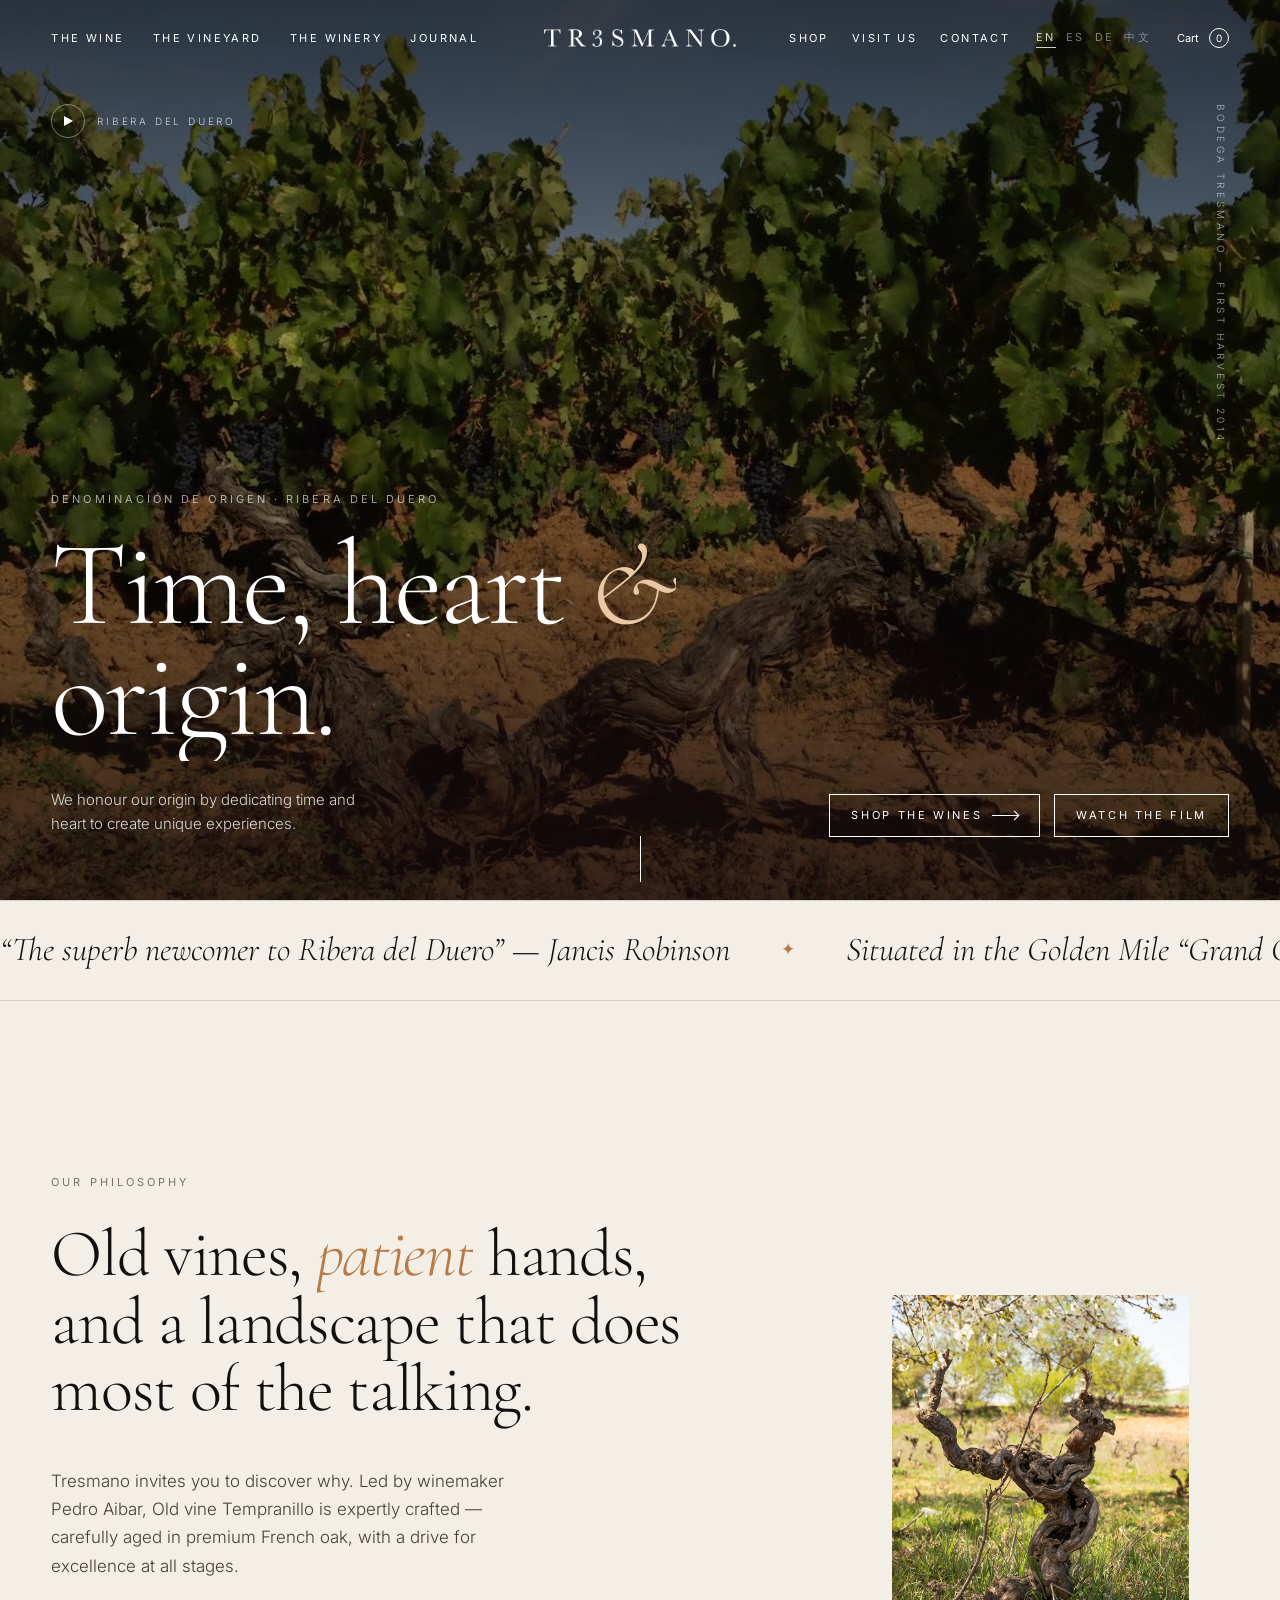
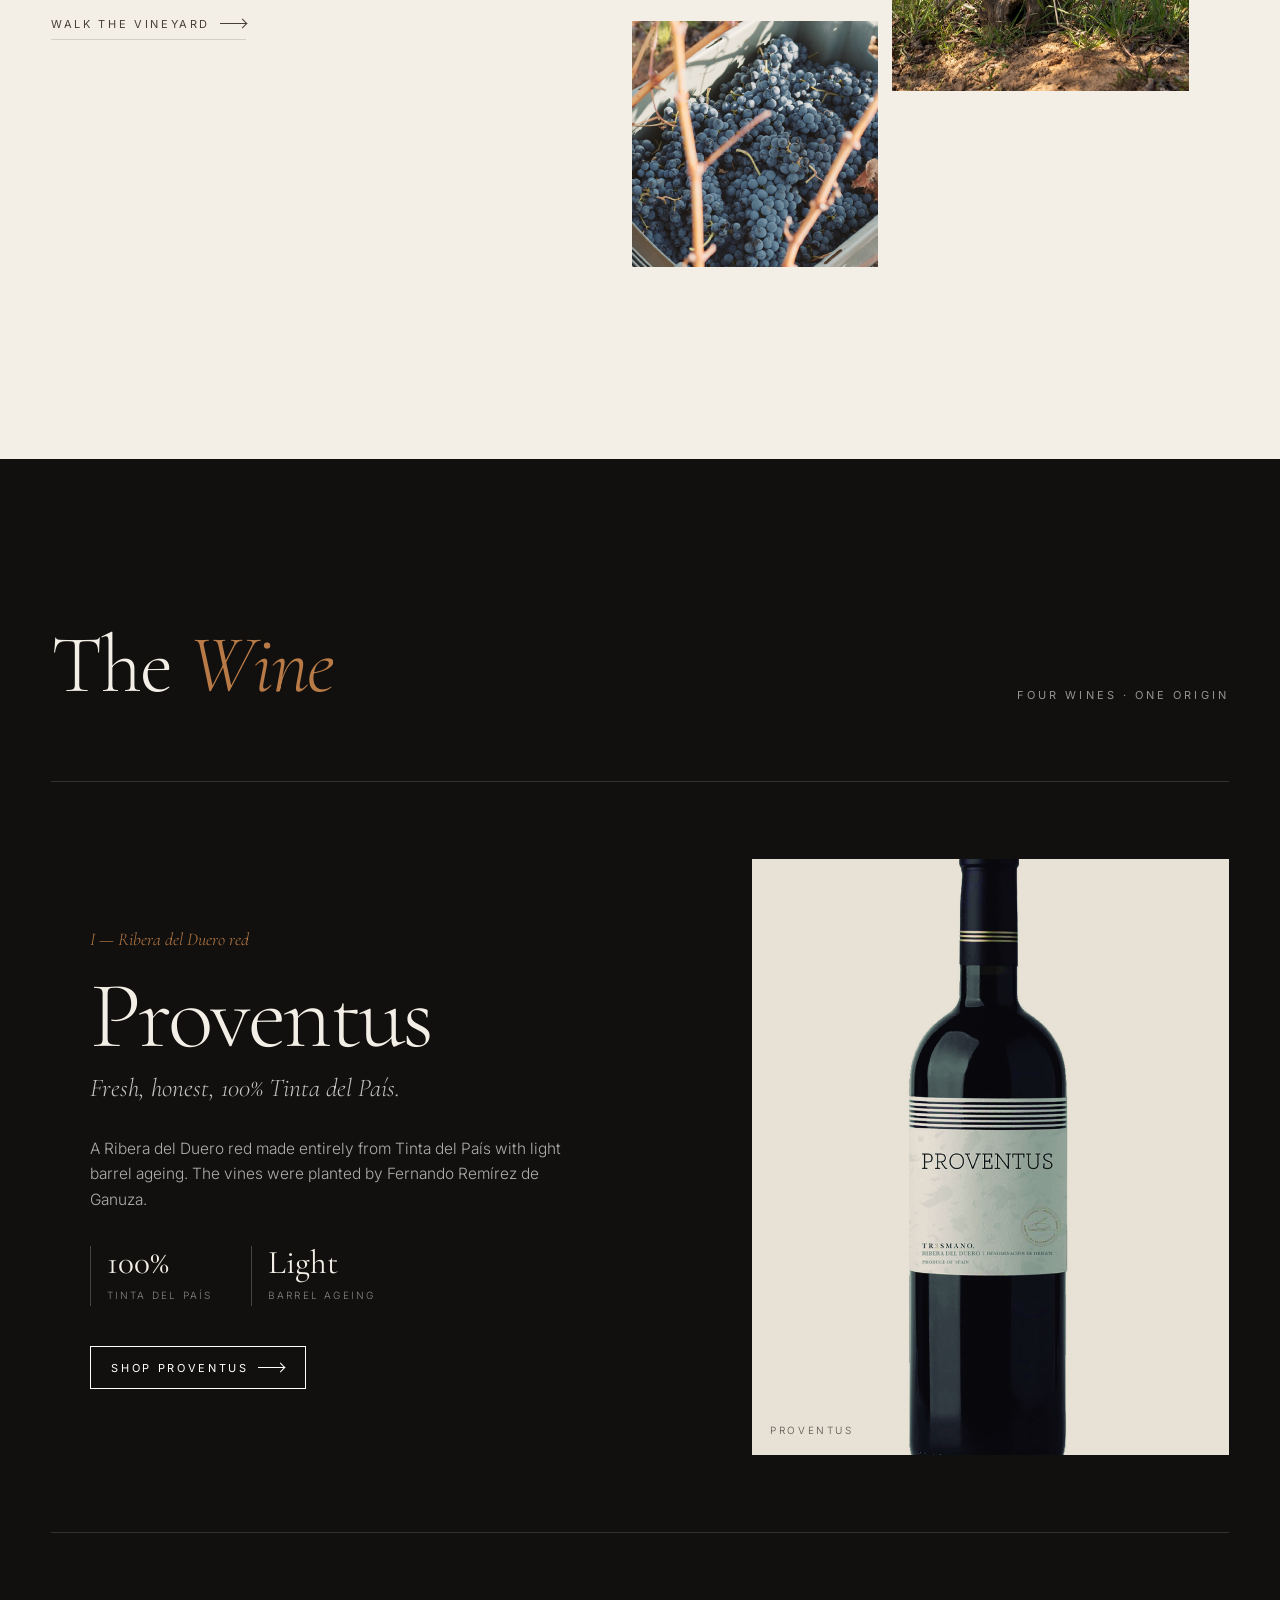
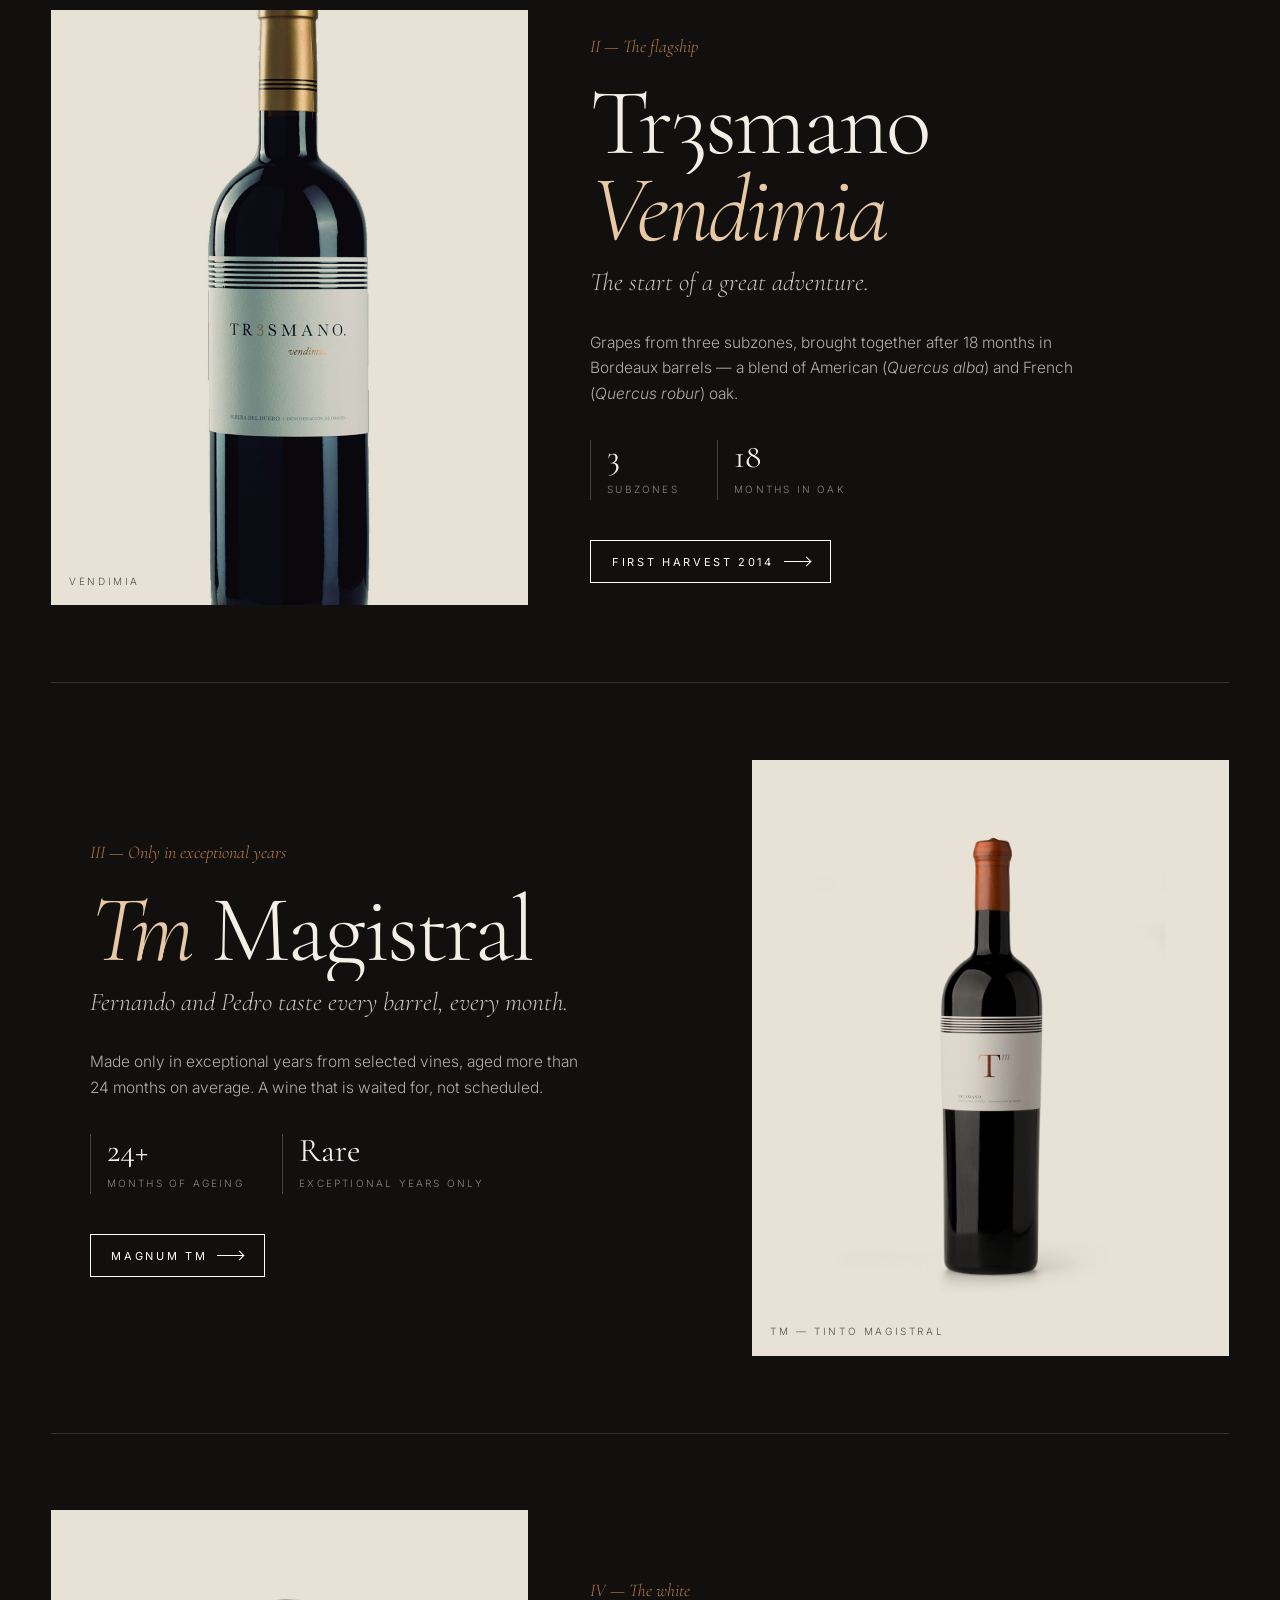
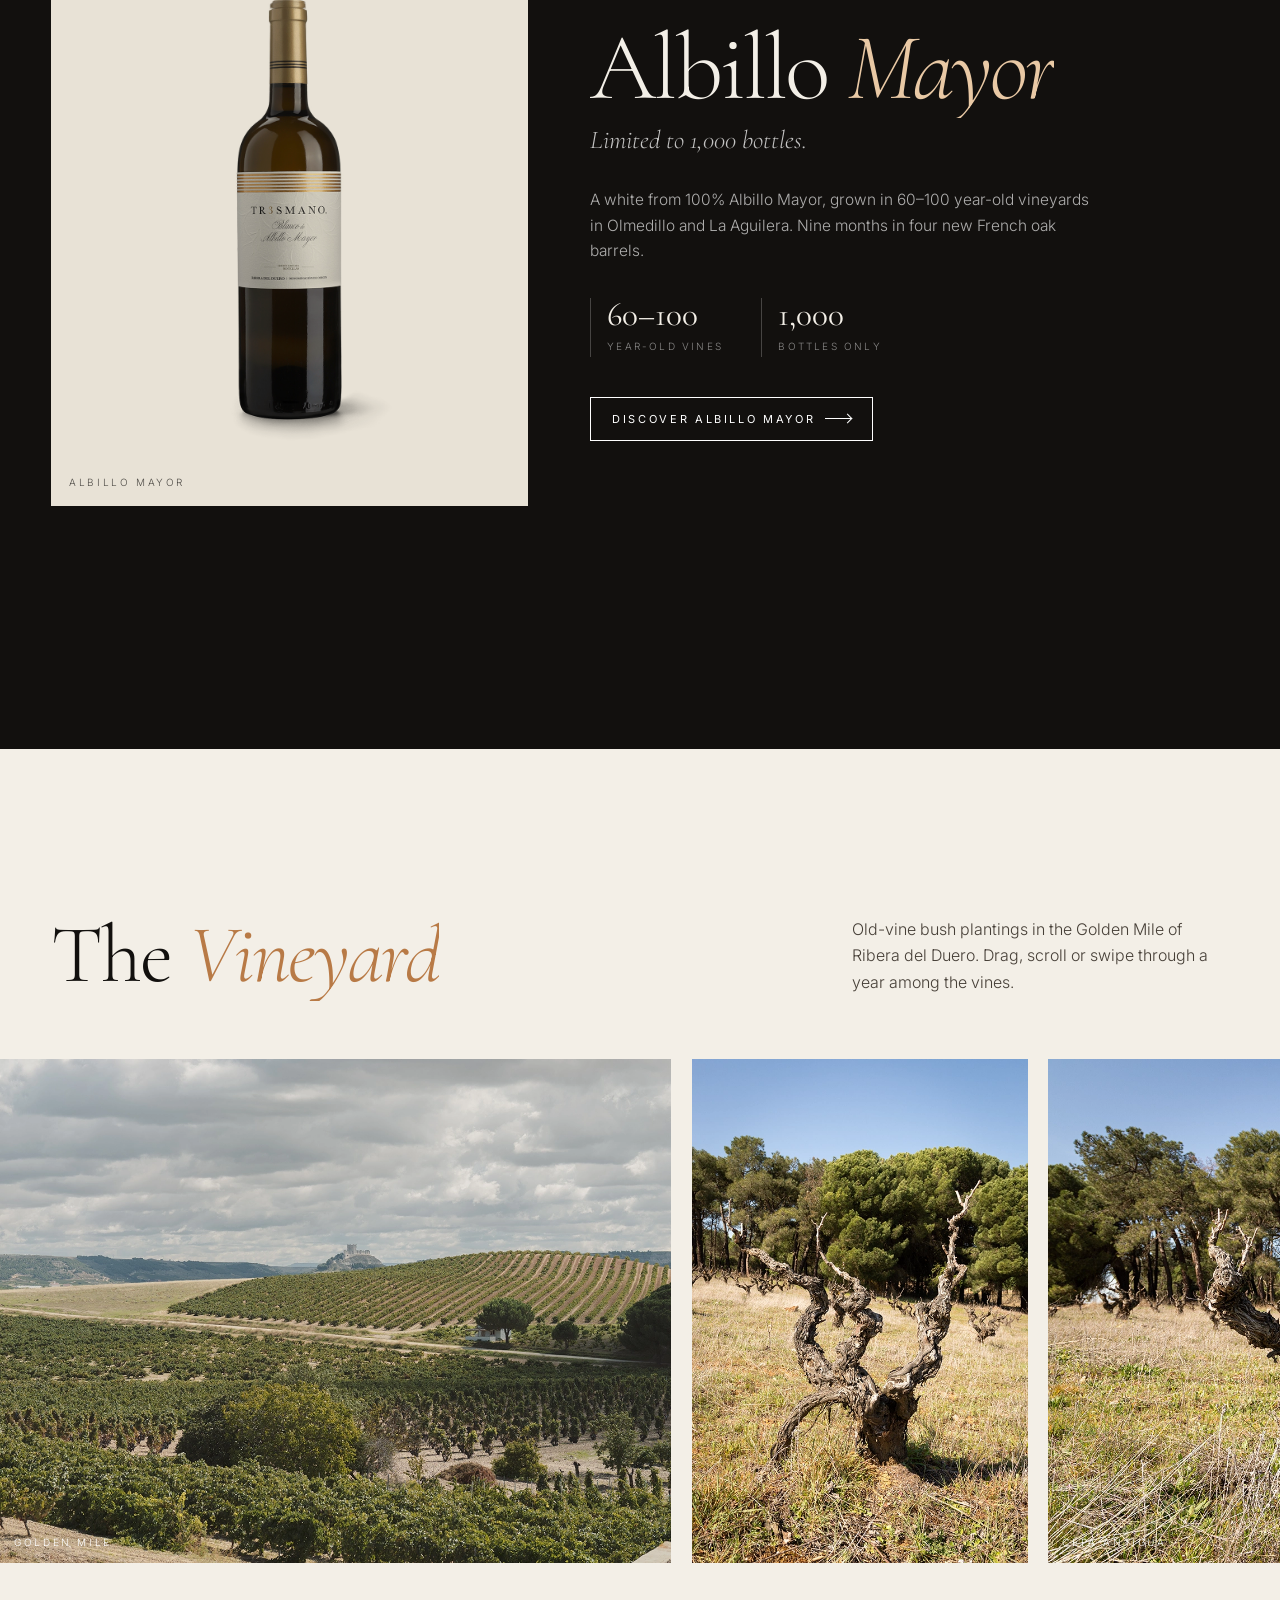
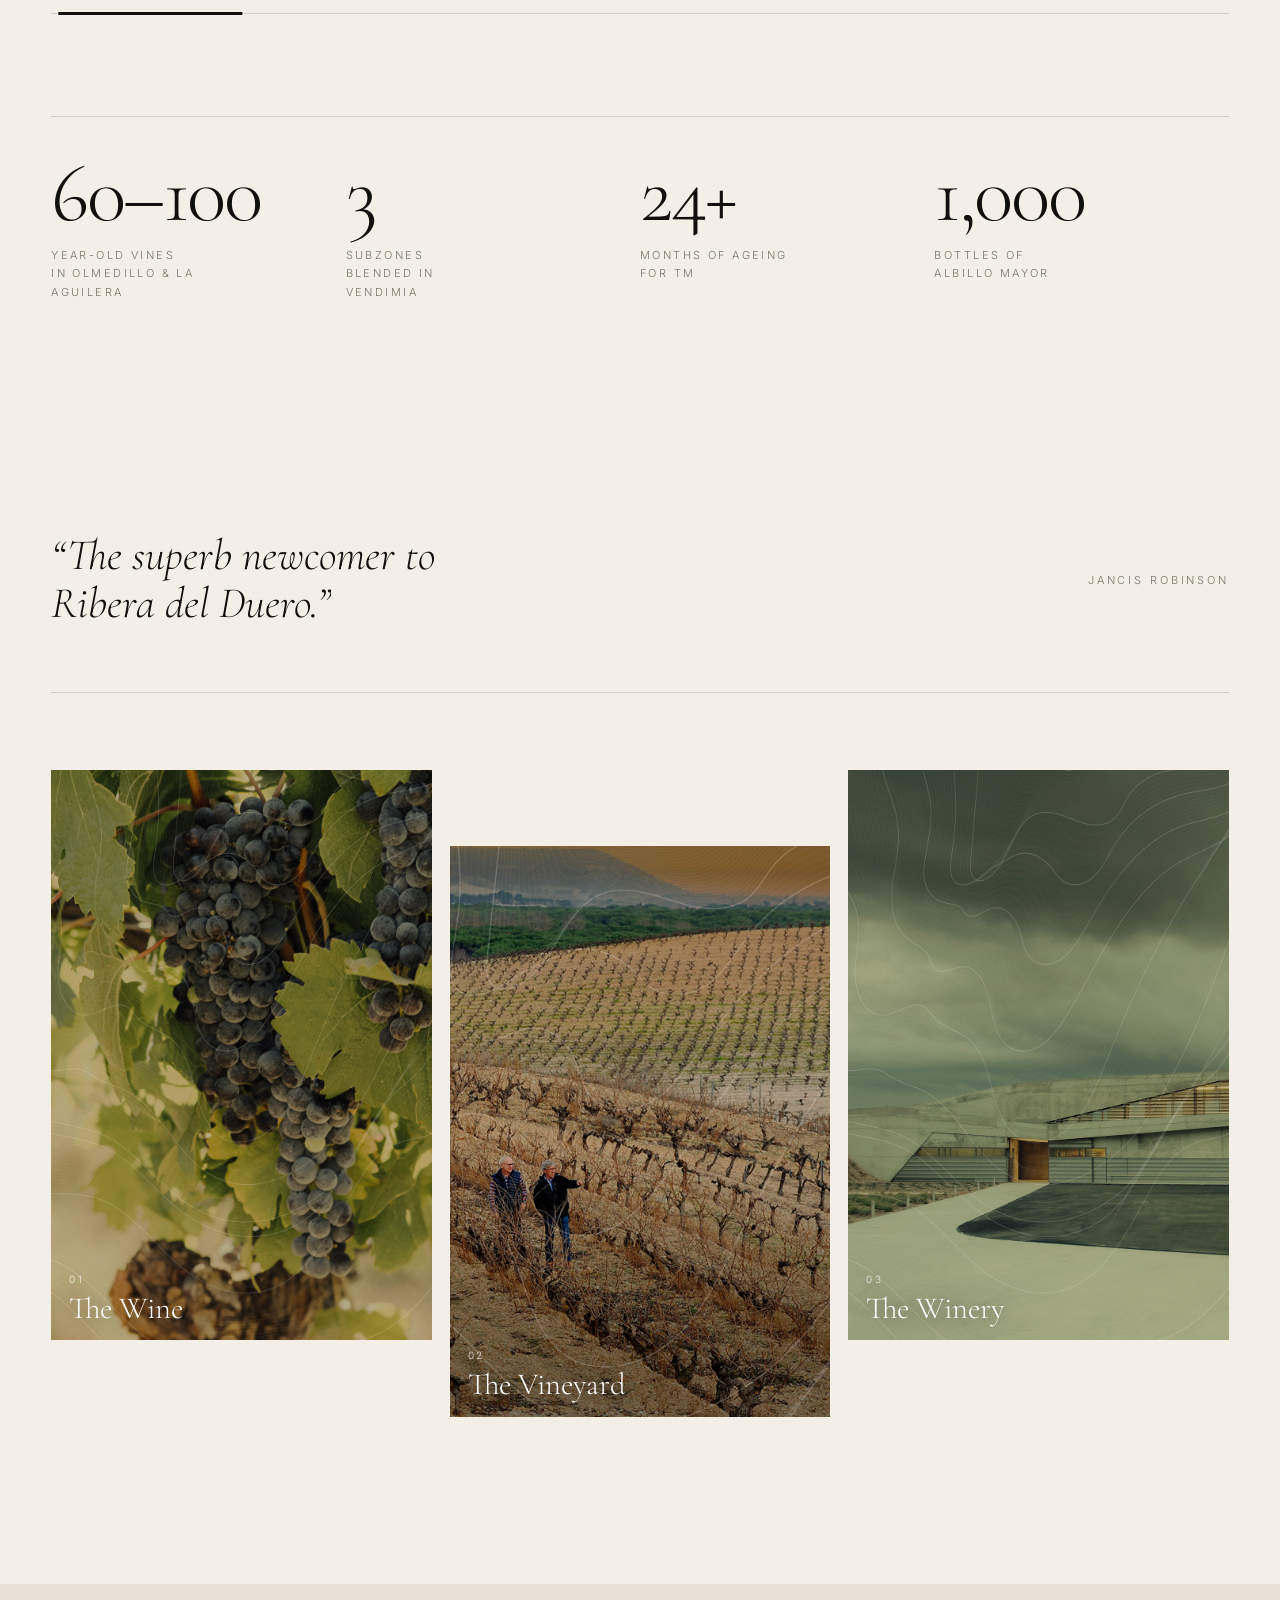
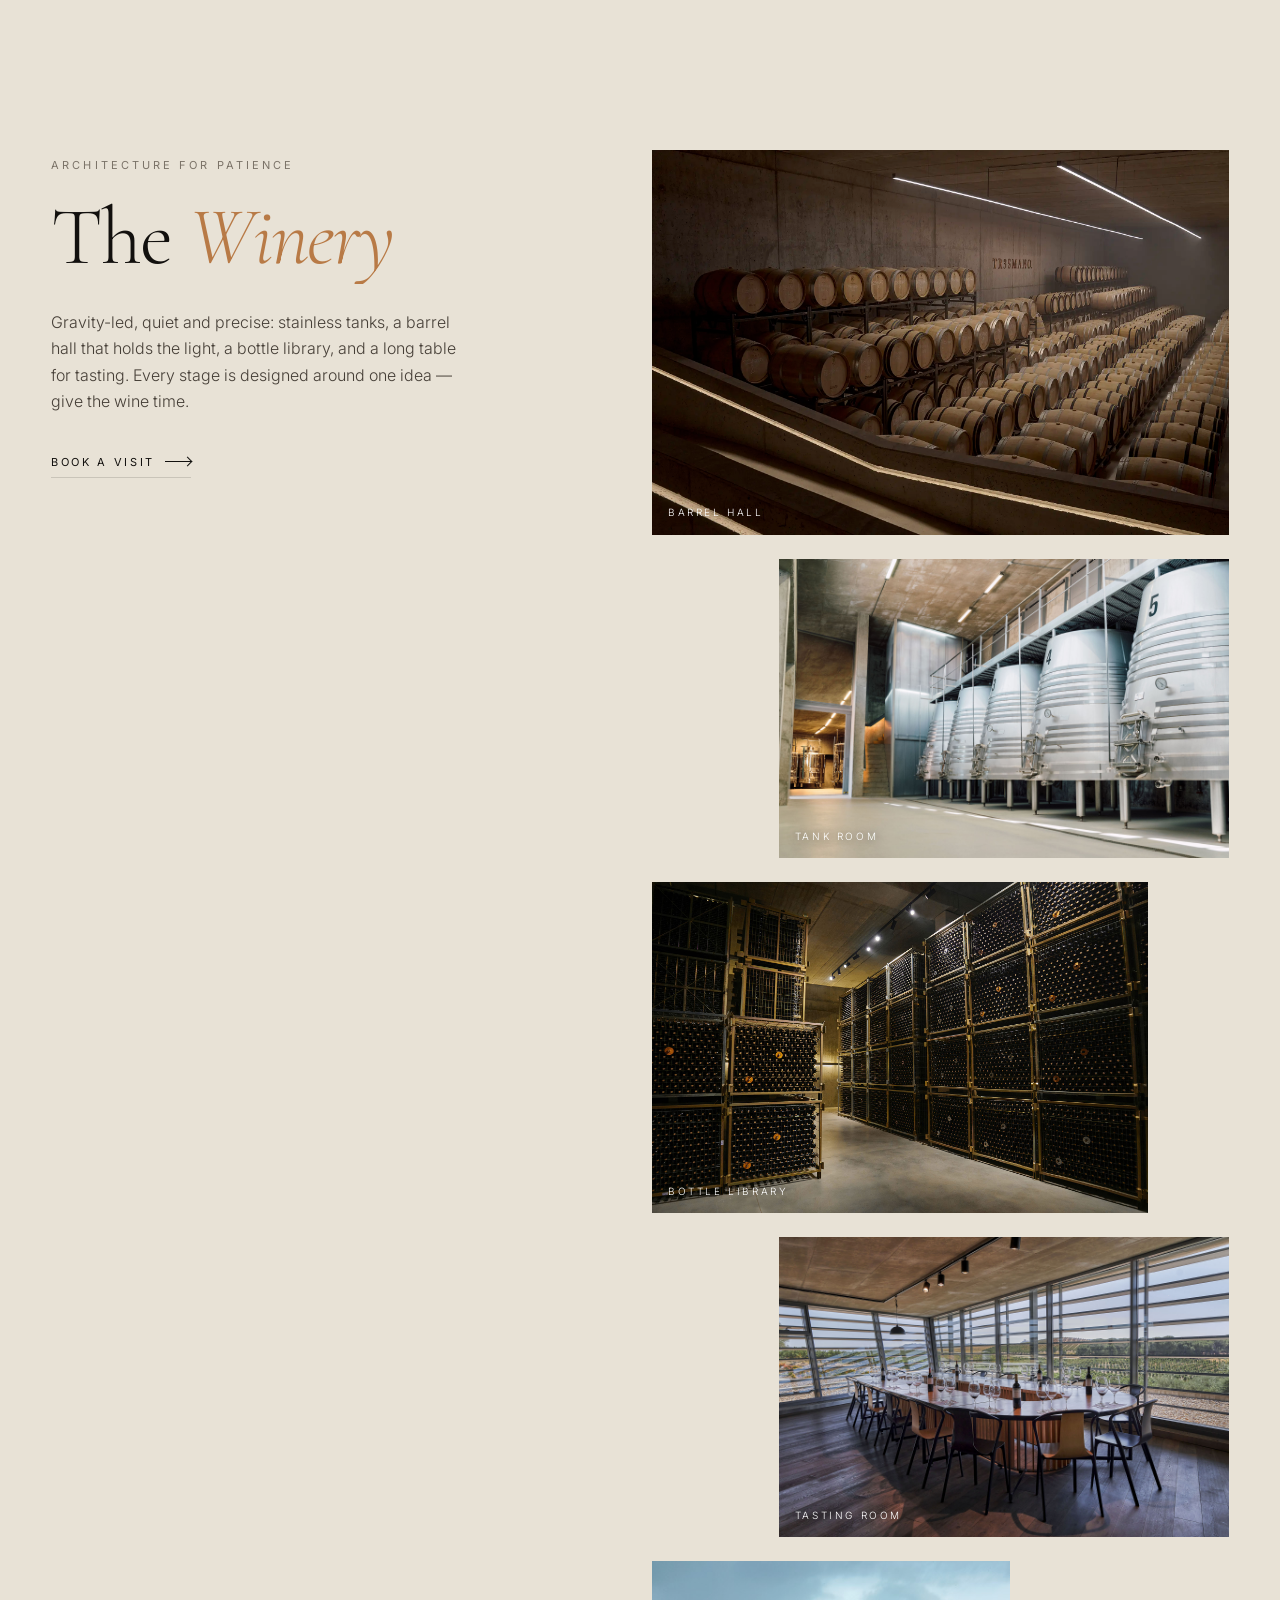
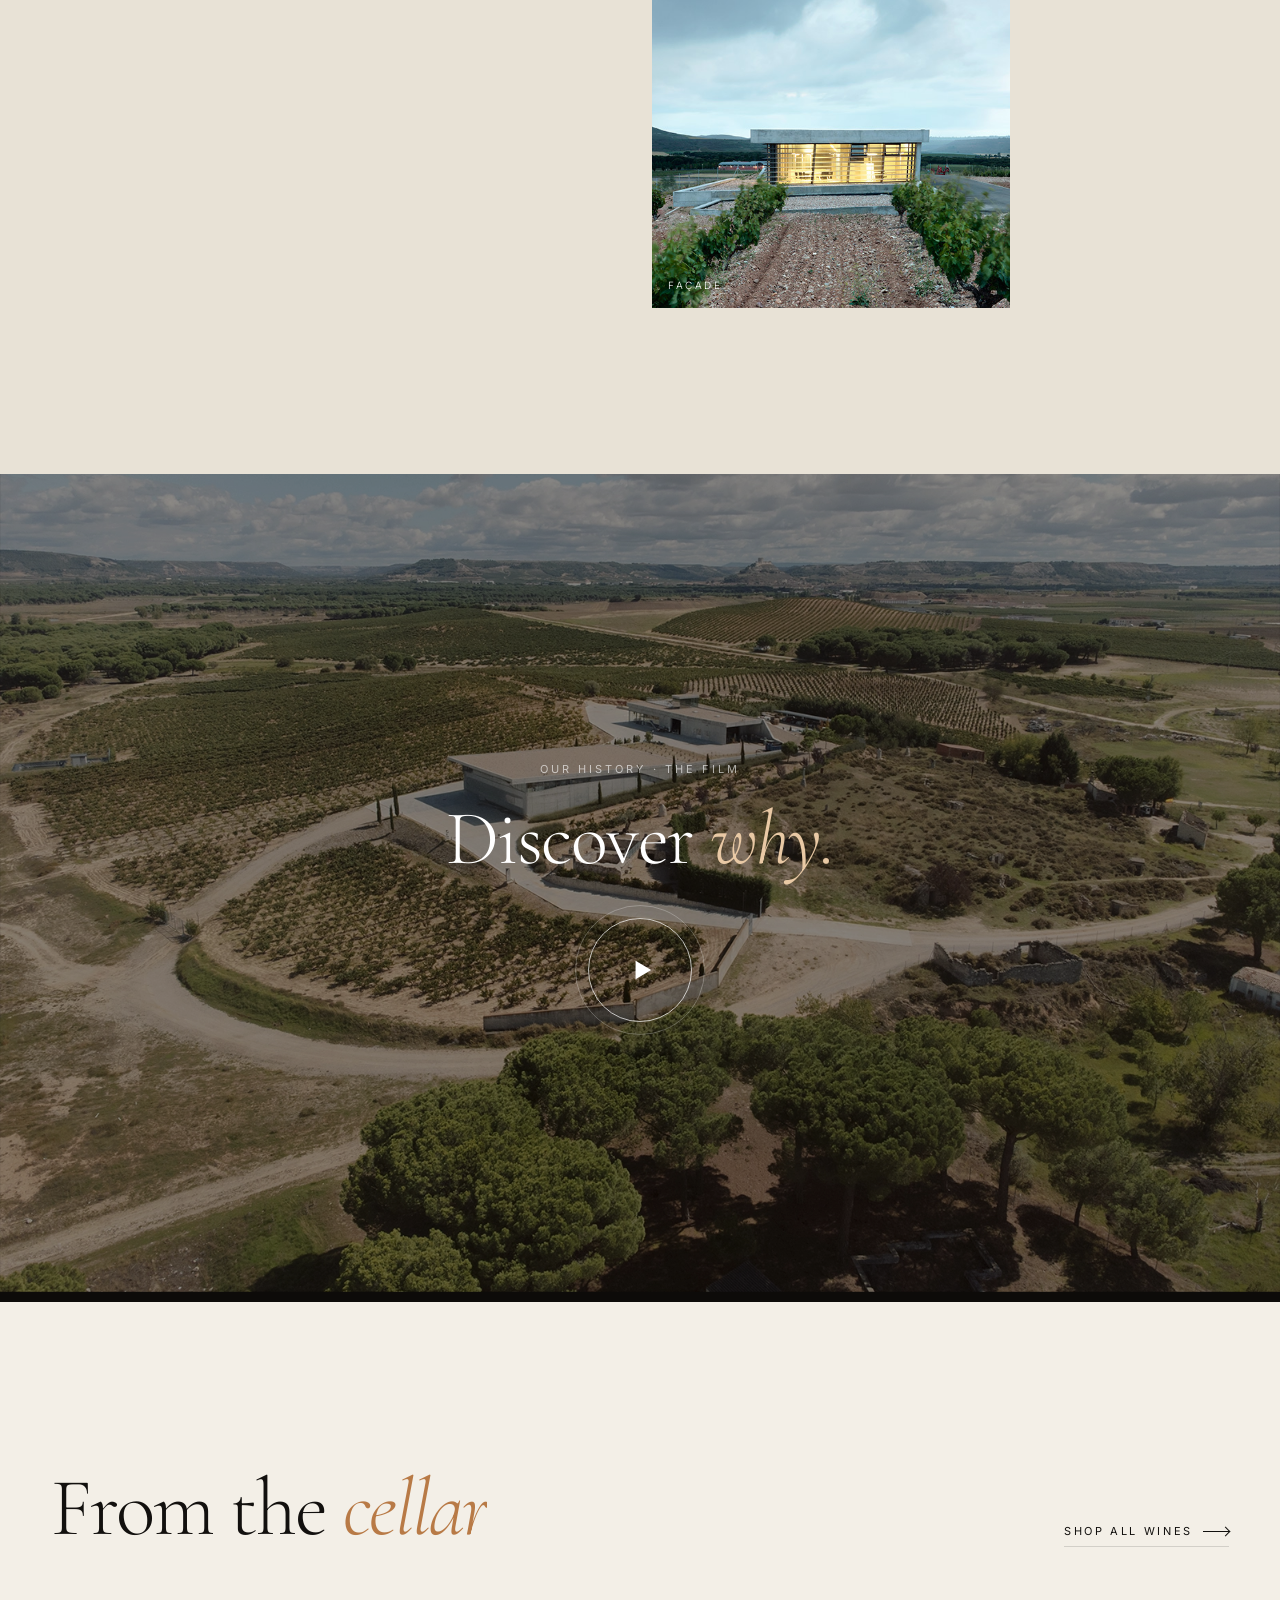
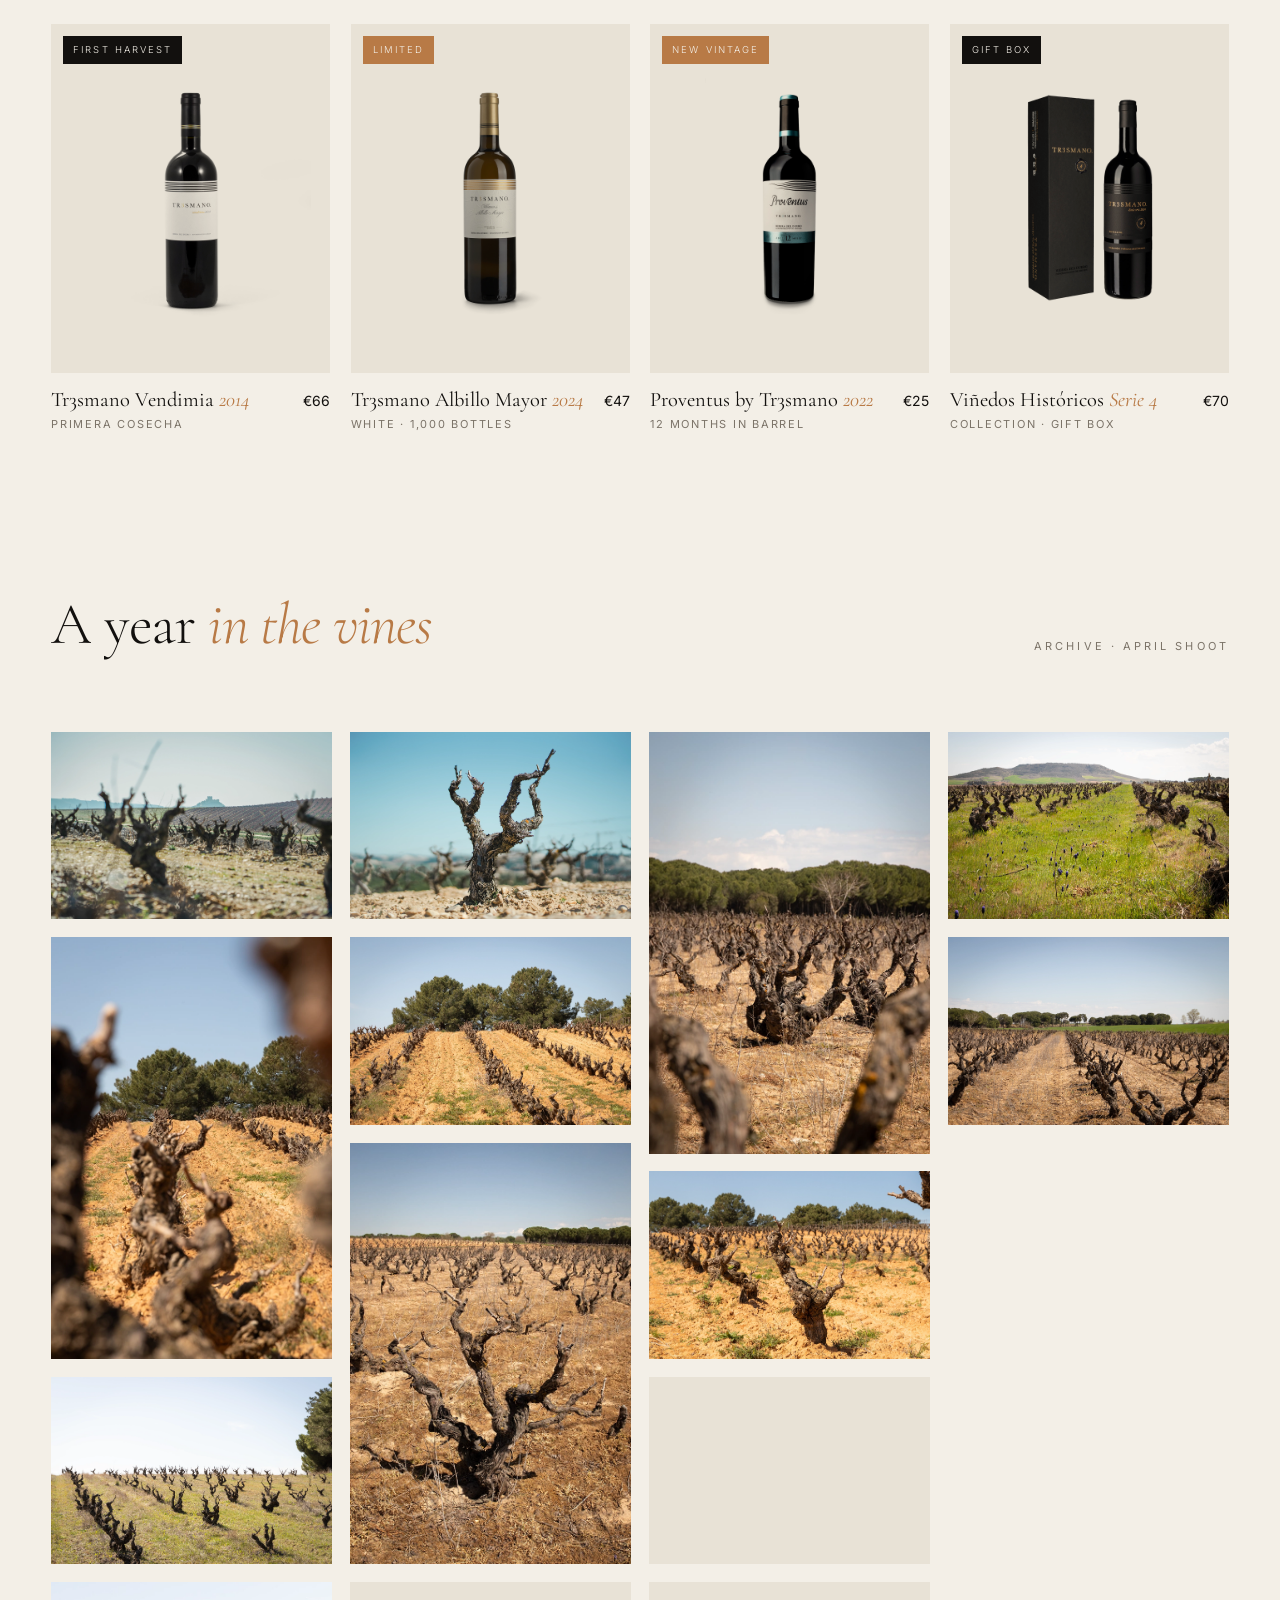
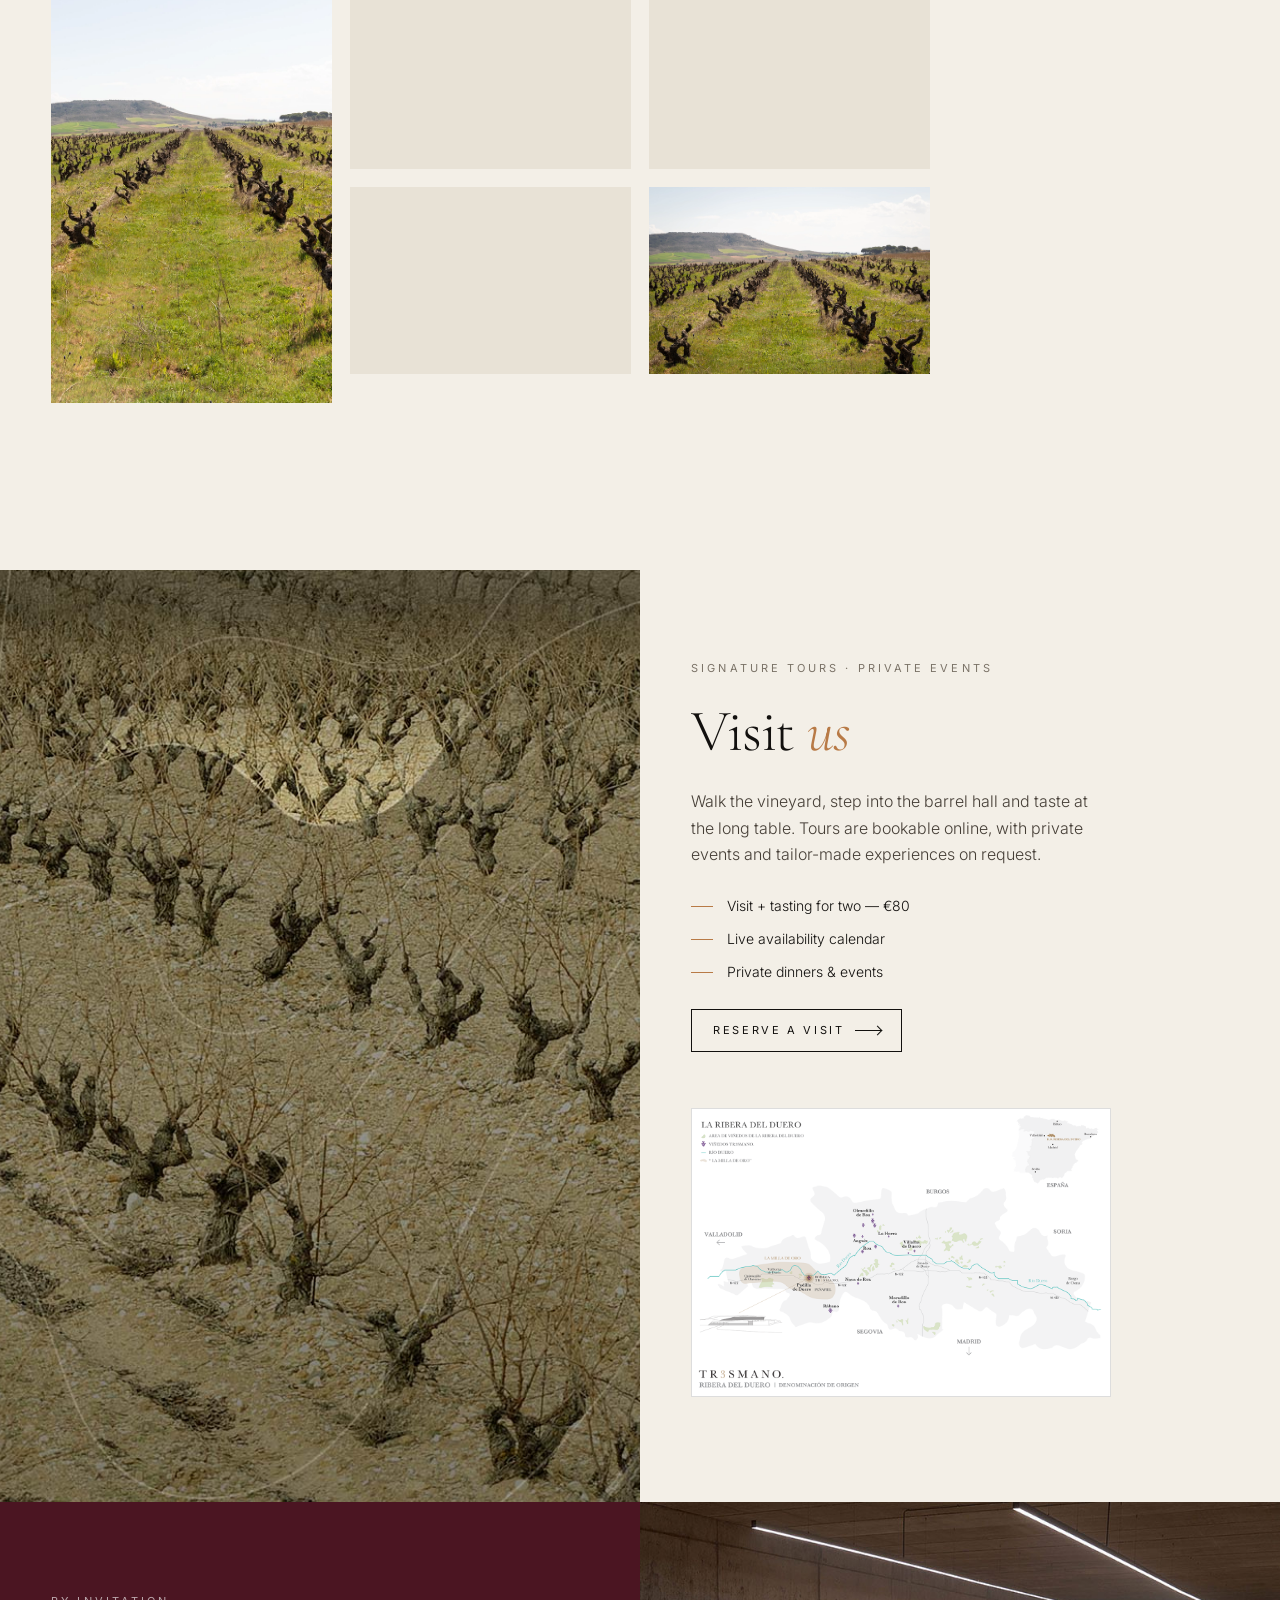
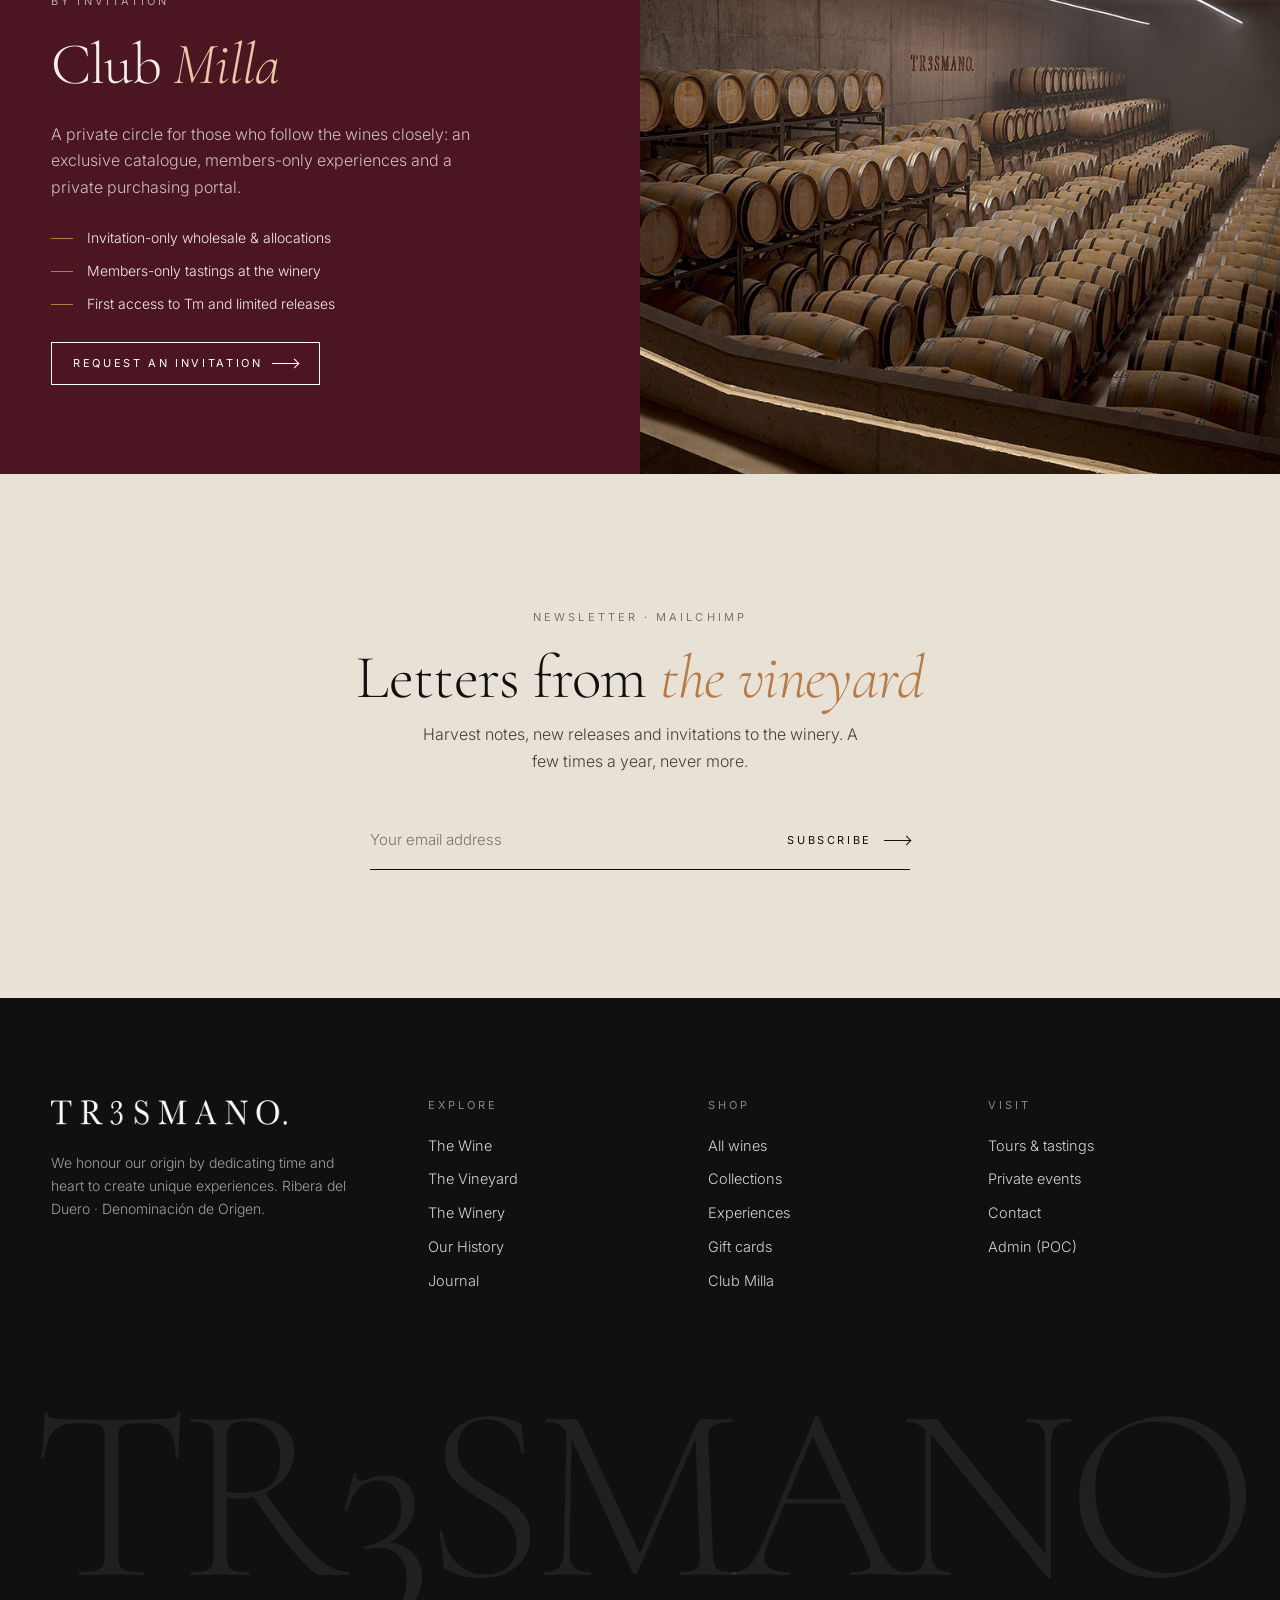
==== commit 56533e00: "Add admin POC, in-store vs online dashboard, clean URLs, Maison Meta credit Co-Authored-By: Claude S" ====
--- a/index.html
+++ b/index.html
@@ -41,14 +41,14 @@
     <source src="assets/hero-loop.mp4" type="video/mp4">
   </video>
   <div class="hero-ctrl"><button id="heroToggle" aria-label="Pause video"><svg viewBox="0 0 10 10" id="icoPause"><path d="M1 0h3v10H1zM6 0h3v10H6z"/></svg><svg viewBox="0 0 10 10" id="icoPlay" style="display:none"><path d="M1 0l9 5-9 5z"/></svg></button><span>Ribera del Duero</span></div>
-  <div class="hero-meta">Bodega Tresmano — Est. 2014 · Olmedillo de Roa</div>
+  <div class="hero-meta">Bodega Tresmano — First harvest 2014</div>
   <div class="hero-inner">
     <span class="eyebrow light" data-reveal style="--d:.2s">Denominación de Origen · Ribera del Duero</span>
     <h1 class="split" style="--d:.35s;margin-top:22px">Time, heart <em>&amp;</em> origin.</h1>
     <div class="hero-row">
       <p class="hero-sub" data-reveal style="--d:.9s">We honour our origin by dedicating time and heart to create unique experiences.</p>
       <div class="hero-cta" data-reveal style="--d:1.1s">
-        <a href="shop.html" class="btn btn--light">Shop the wines <span class="arrow"></span></a>
+        <a href="shop" class="btn btn--light">Shop the wines <span class="arrow"></span></a>
         <a href="#" class="btn btn--light" data-film>Watch the film</a>
       </div>
     </div>
@@ -94,7 +94,7 @@
         <p class="kicker" data-reveal>Fresh, honest, 100% Tinta del País.</p>
         <p data-reveal>A Ribera del Duero red made entirely from Tinta del País with light barrel ageing. The vines were planted by Fernando Remírez de Ganuza.</p>
         <div class="wine-facts" data-reveal><div><b>100%</b><small>Tinta del País</small></div><div><b>Light</b><small>Barrel ageing</small></div></div>
-        <div class="row-cta" data-reveal><a class="btn btn--light" href="shop.html?cat=red">Shop Proventus <span class="arrow"></span></a></div>
+        <div class="row-cta" data-reveal><a class="btn btn--light" href="shop?cat=red">Shop Proventus <span class="arrow"></span></a></div>
       </div>
     </article>
 
@@ -106,7 +106,7 @@
         <p class="kicker" data-reveal>The start of a great adventure.</p>
         <p data-reveal>Grapes from three subzones, brought together after 18 months in Bordeaux barrels — a blend of American (<i>Quercus alba</i>) and French (<i>Quercus robur</i>) oak.</p>
         <div class="wine-facts" data-reveal><div><b>3</b><small>Subzones</small></div><div><b>18</b><small>Months in oak</small></div></div>
-        <div class="row-cta" data-reveal><a class="btn btn--light" href="product.html?p=tr3smano-vendimia-2014">First harvest 2014 <span class="arrow"></span></a></div>
+        <div class="row-cta" data-reveal><a class="btn btn--light" href="product?p=tr3smano-vendimia-2014">First harvest 2014 <span class="arrow"></span></a></div>
       </div>
     </article>
 
@@ -118,7 +118,7 @@
         <p class="kicker" data-reveal>Fernando and Pedro taste every barrel, every month.</p>
         <p data-reveal>Made only in exceptional years from selected vines, aged more than 24 months on average. A wine that is waited for, not scheduled.</p>
         <div class="wine-facts" data-reveal><div><b>24+</b><small>Months of ageing</small></div><div><b>Rare</b><small>Exceptional years only</small></div></div>
-        <div class="row-cta" data-reveal><a class="btn btn--light" href="product.html?p=magnum-tm-by-tr3smano">Magnum Tm <span class="arrow"></span></a></div>
+        <div class="row-cta" data-reveal><a class="btn btn--light" href="product?p=magnum-tm-by-tr3smano">Magnum Tm <span class="arrow"></span></a></div>
       </div>
     </article>
 
@@ -130,7 +130,7 @@
         <p class="kicker" data-reveal>Limited to 1,000 bottles.</p>
         <p data-reveal>A white from 100% Albillo Mayor, grown in 60–100 year-old vineyards in Olmedillo and La Aguilera. Nine months in four new French oak barrels.</p>
         <div class="wine-facts" data-reveal><div><b>60–100</b><small>Year-old vines</small></div><div><b>1,000</b><small>Bottles only</small></div></div>
-        <div class="row-cta" data-reveal><a class="btn btn--light" href="product.html">Discover Albillo Mayor <span class="arrow"></span></a></div>
+        <div class="row-cta" data-reveal><a class="btn btn--light" href="product">Discover Albillo Mayor <span class="arrow"></span></a></div>
       </div>
     </article>
   </div>
@@ -215,7 +215,7 @@
 <!-- ═══ SHOP TEASER ═══ -->
 <section class="sec" id="shop-teaser">
   <div class="wrap">
-    <div class="sec-head"><h2 class="h-xl split">From the <em>cellar</em></h2><a class="link" href="shop.html" data-reveal>Shop all wines <span class="arrow"></span></a></div>
+    <div class="sec-head"><h2 class="h-xl split">From the <em>cellar</em></h2><a class="link" href="shop" data-reveal>Shop all wines <span class="arrow"></span></a></div>
     <div class="pgrid" id="featured"></div>
   </div>
 </section>
@@ -253,7 +253,7 @@
     <h2 class="h-l split">Visit <em>us</em></h2>
     <p data-reveal>Walk the vineyard, step into the barrel hall and taste at the long table. Tours are bookable online, with private events and tailor-made experiences on request.</p>
     <ul class="perks" data-reveal><li>Visit + tasting for two — €80</li><li>Live availability calendar</li><li>Private dinners &amp; events</li></ul>
-    <div data-reveal style="display:flex;gap:14px;flex-wrap:wrap"><a class="btn" href="product.html?p=reserva-visita-bodega-cata-dos-personas">Reserve a visit <span class="arrow"></span></a></div>
+    <div data-reveal style="display:flex;gap:14px;flex-wrap:wrap"><a class="btn" href="tours">Reserve a visit <span class="arrow"></span></a></div>
     <figure class="map-card" data-reveal style="margin-left:0"><img class="lazy" loading="lazy" src="assets/mapa-tr3smano.png" alt="Map of the area" width="1170" height="792"></figure>
   </div>
   <div class="vtxt dark">
@@ -269,13 +269,14 @@
 <div id="footer-mount"></div>
 
 <script src="js/products.js"></script>
+<script src="js/db.js"></script>
 <script src="js/config.js"></script>
 <script src="js/main.js"></script>
 <script>
 (function(){
   /* featured products */
   const f = document.getElementById('featured');
-  ['vendimia-2014','albillo-2024','proventus-2022','vh-serie-4'].forEach((id,i)=>{ f.insertAdjacentHTML('beforeend', TM.card(TM.byId(id), i)); });
+  ['vendimia-2014','albillo-2024','proventus-2022','vh-serie-4'].map(TM.byId).filter(Boolean).forEach((p,i)=>{ f.insertAdjacentHTML('beforeend', TM.card(p, i)); });
   TM.hookLazy(f);
   /* hero video: only play when visible, honour reduced-motion, toggle control */
   const v = document.getElementById('heroVideo'), btn = document.getElementById('heroToggle');
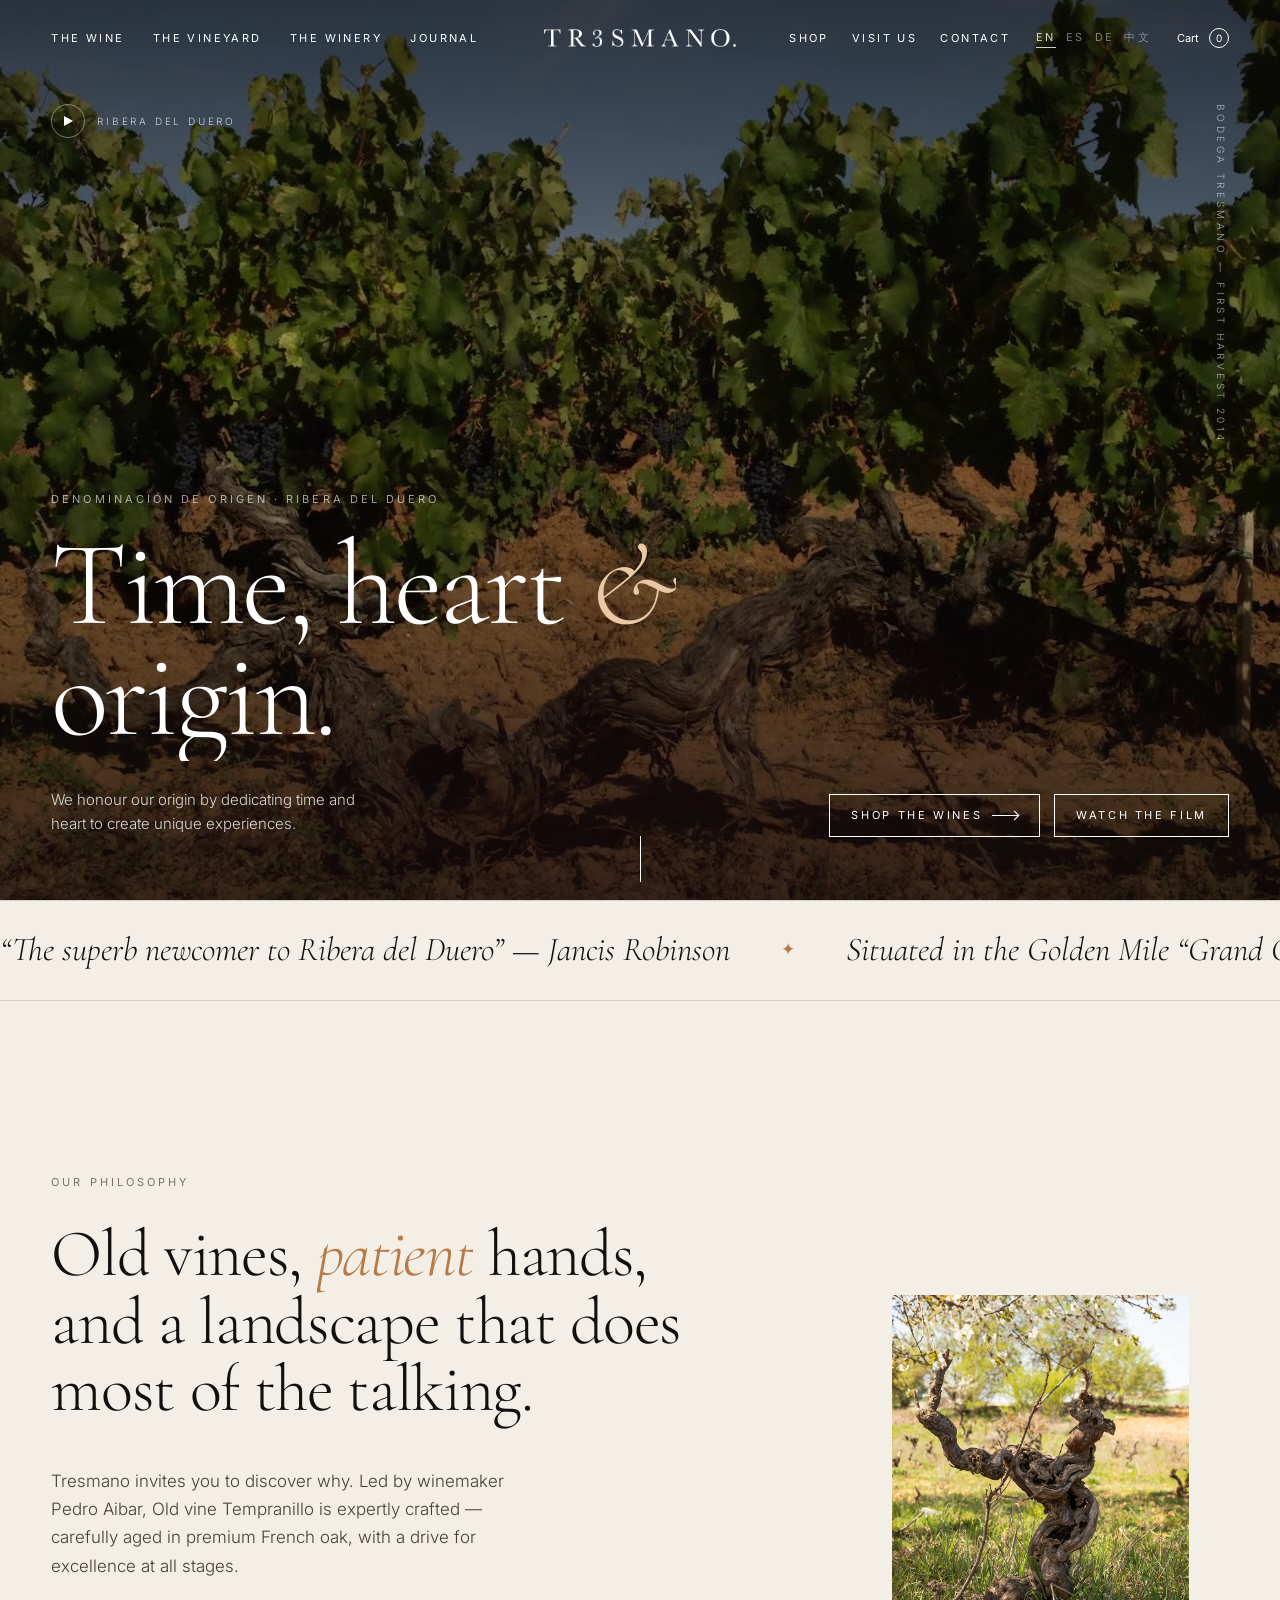
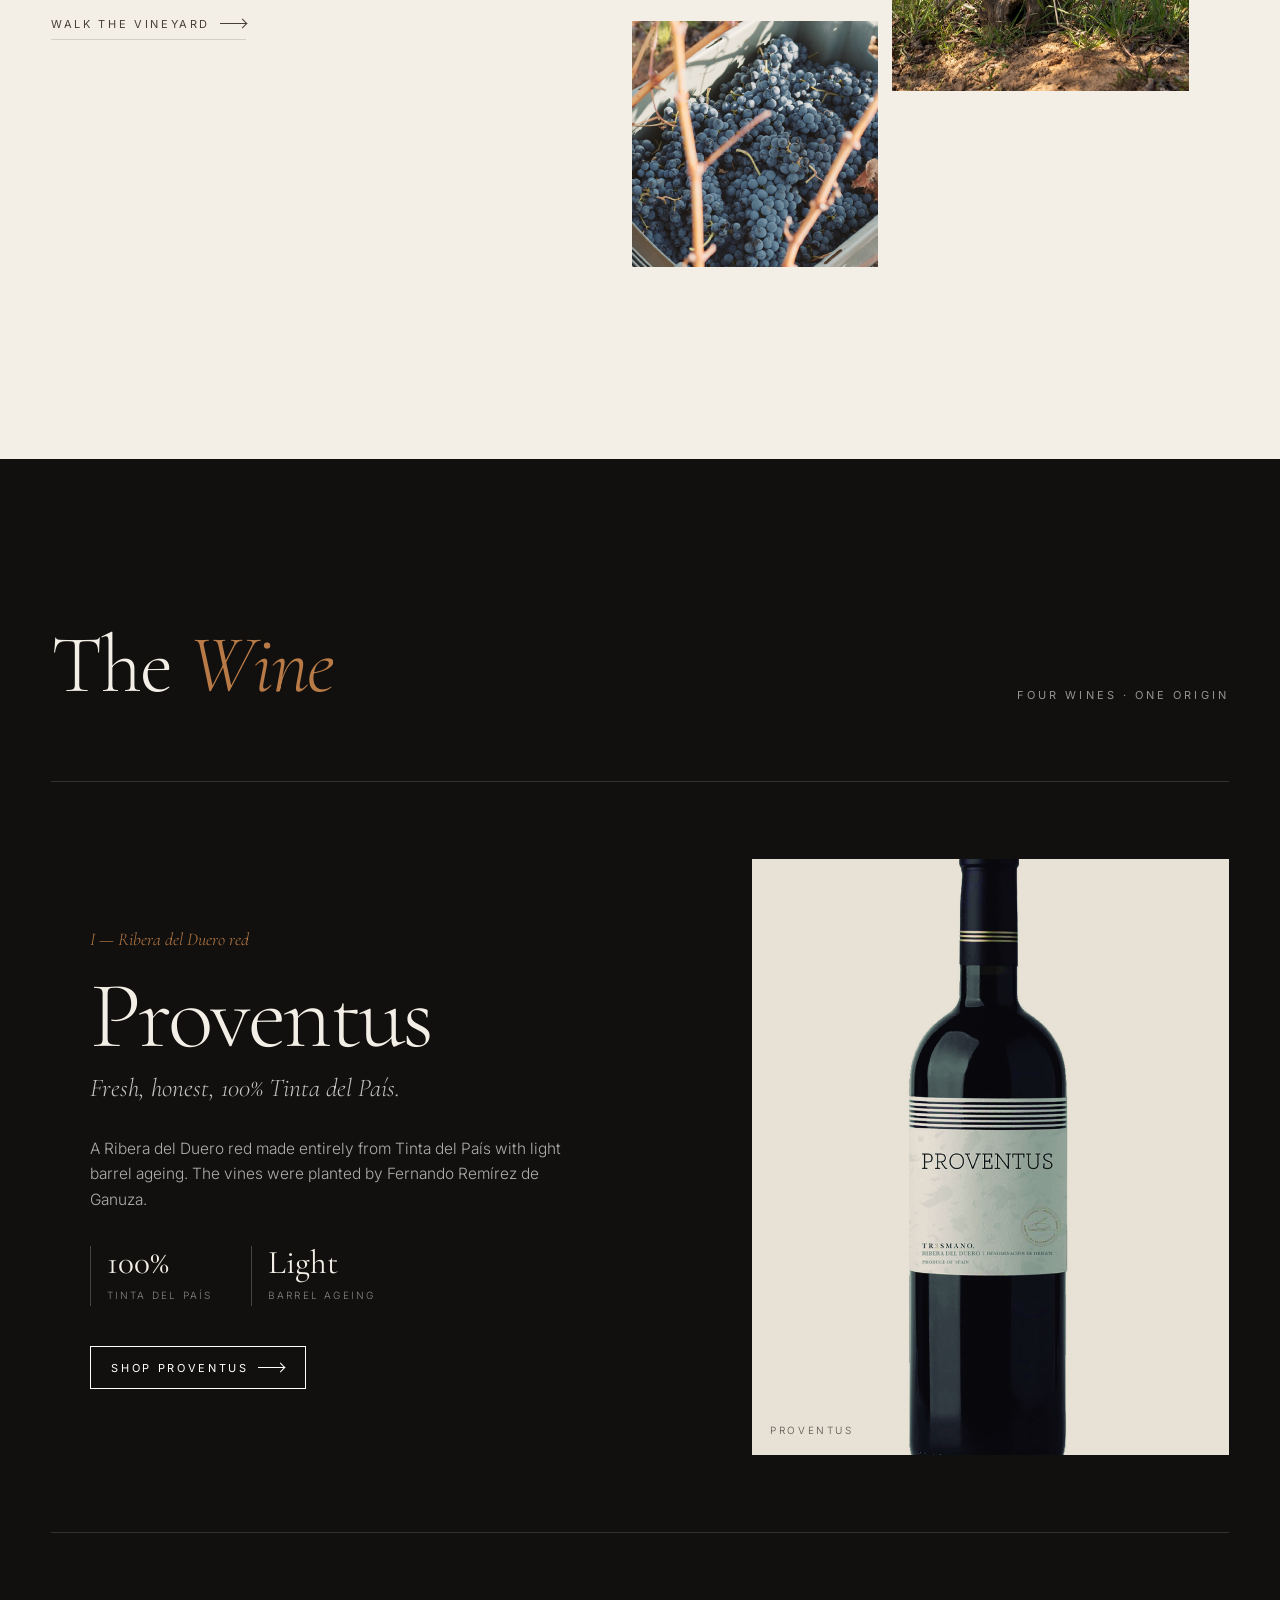
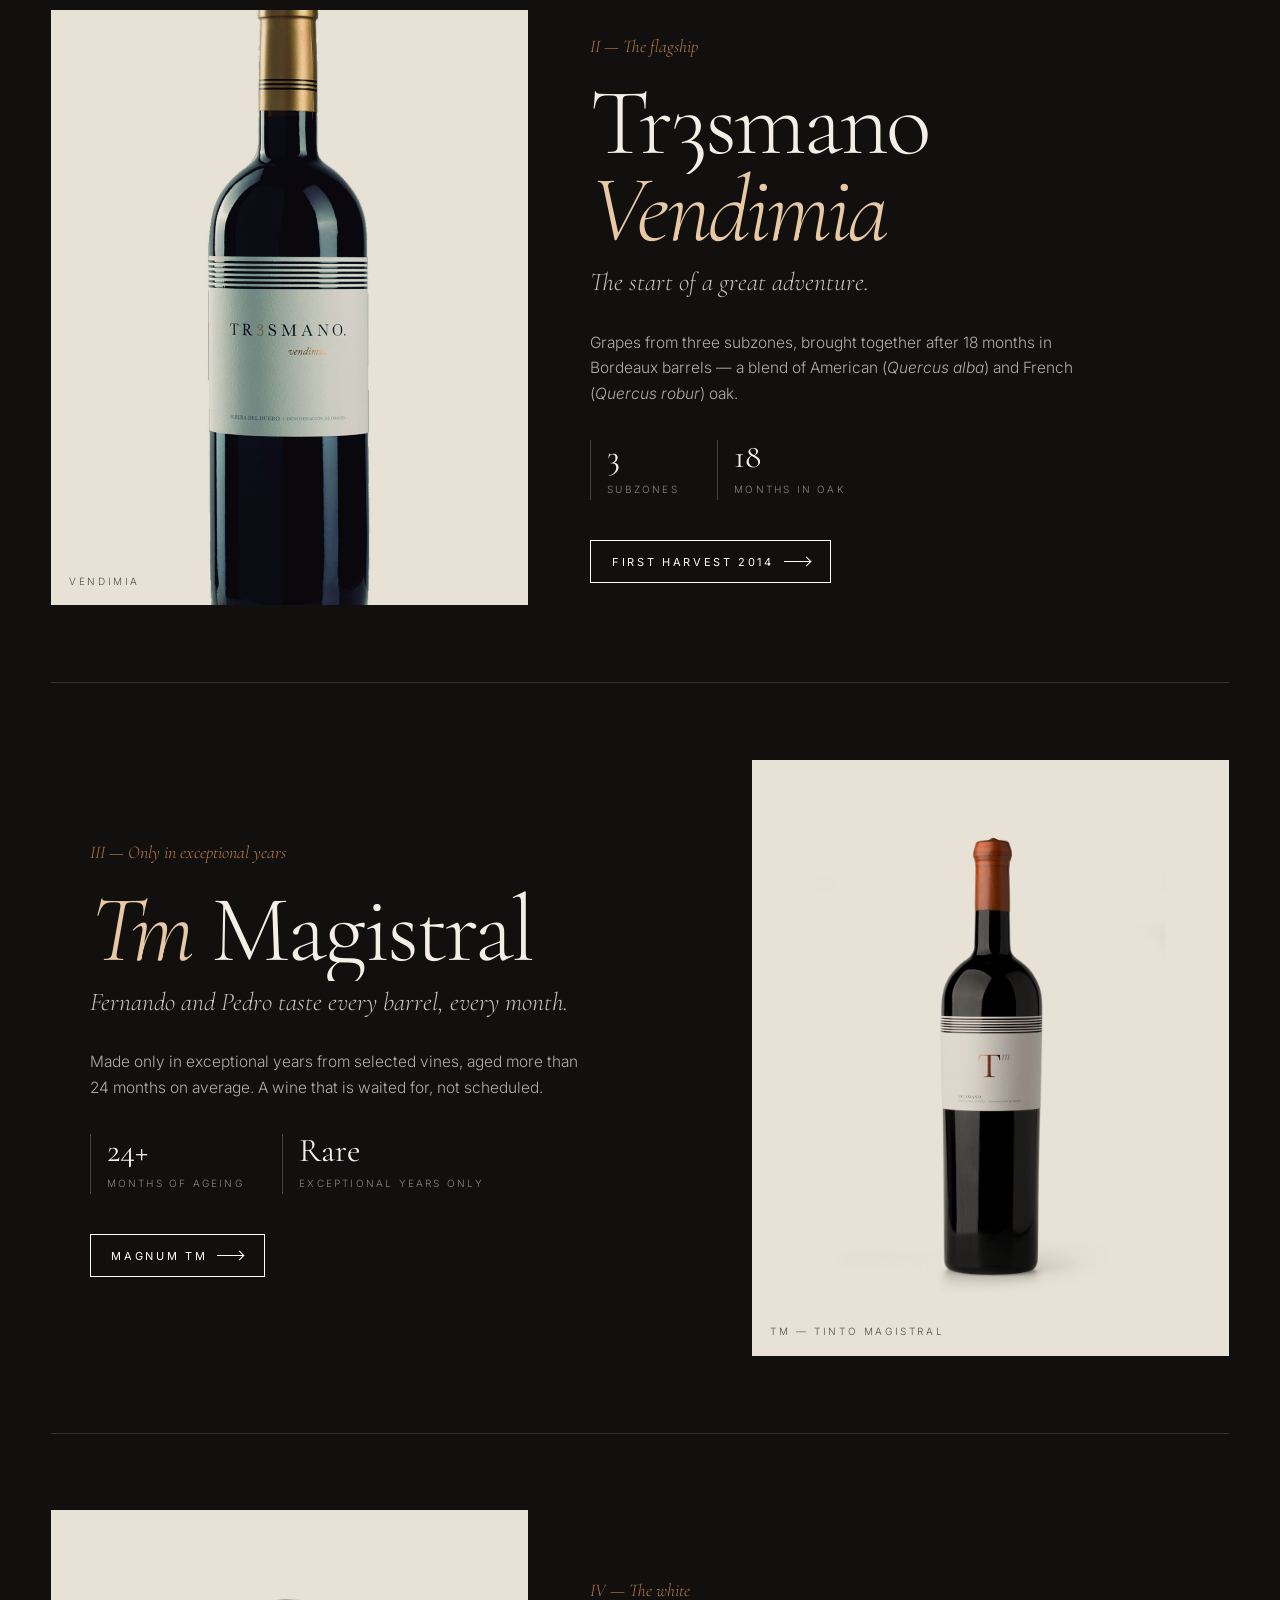
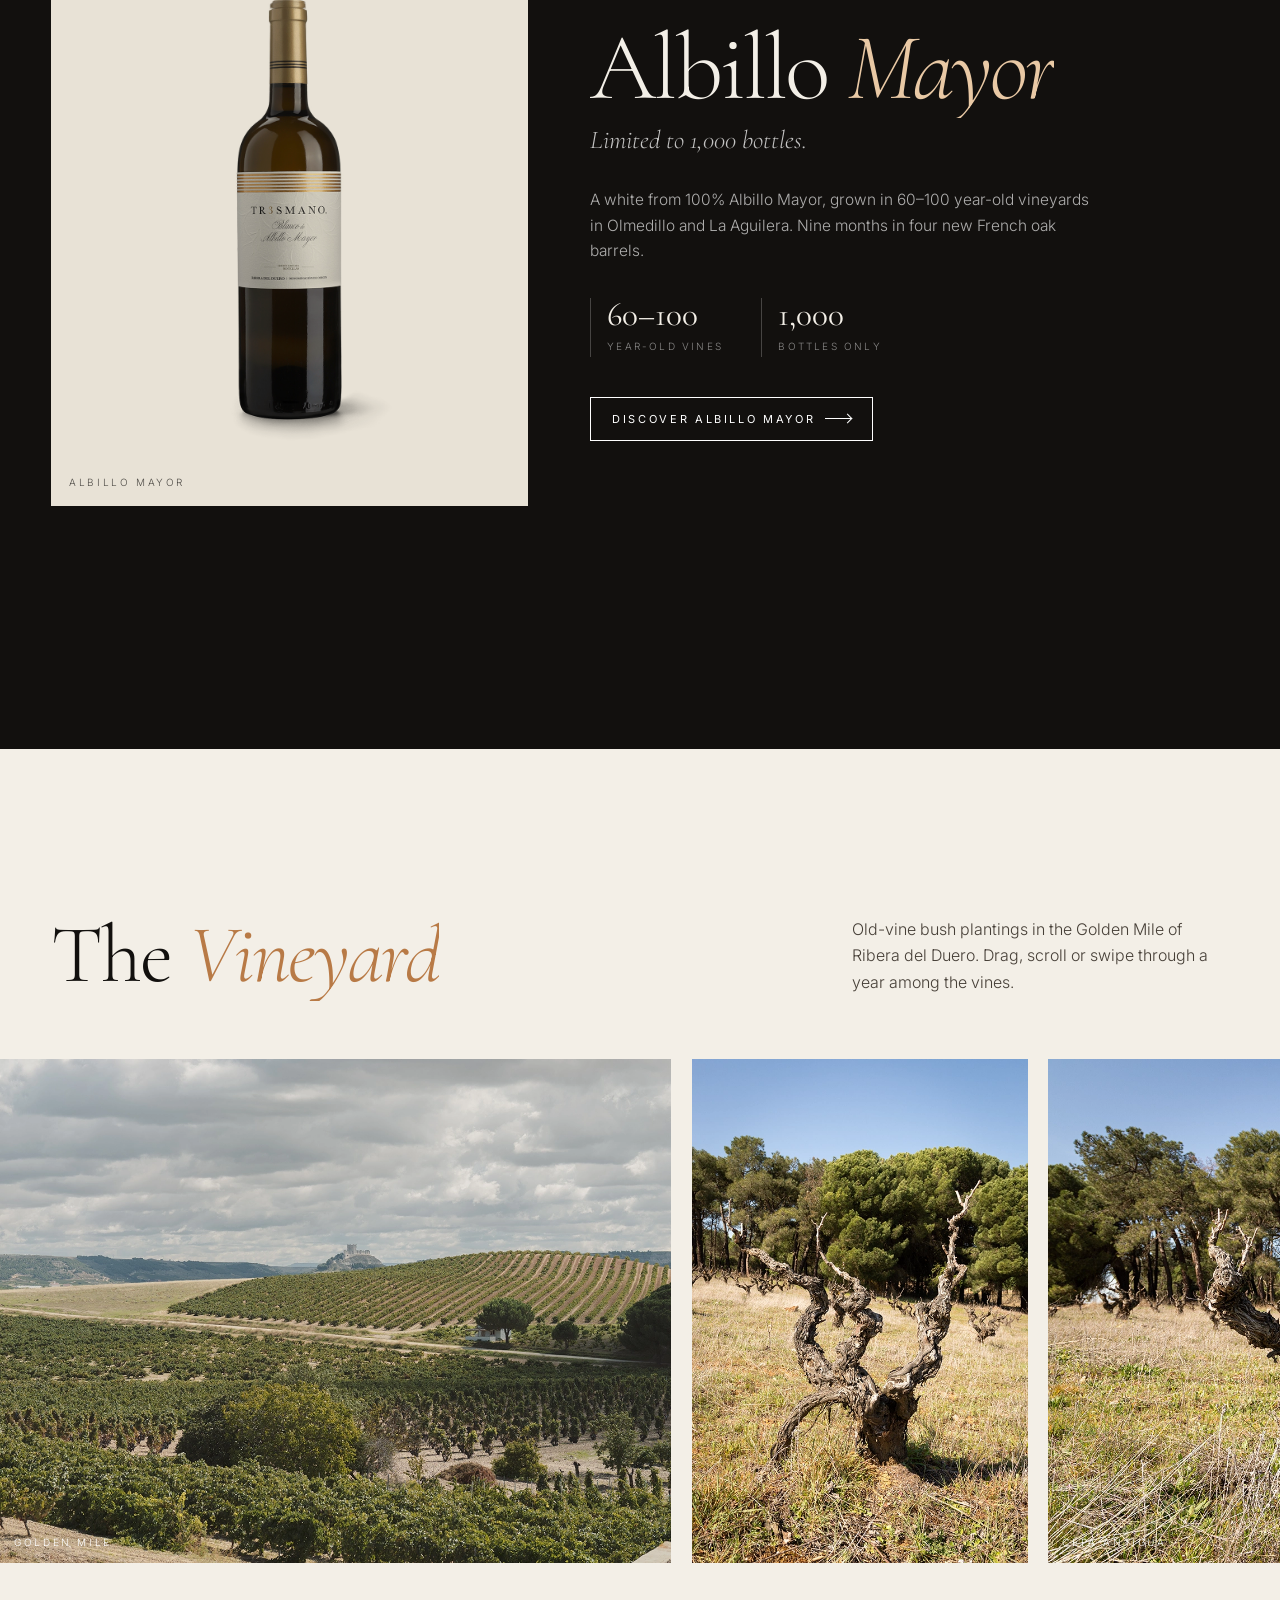
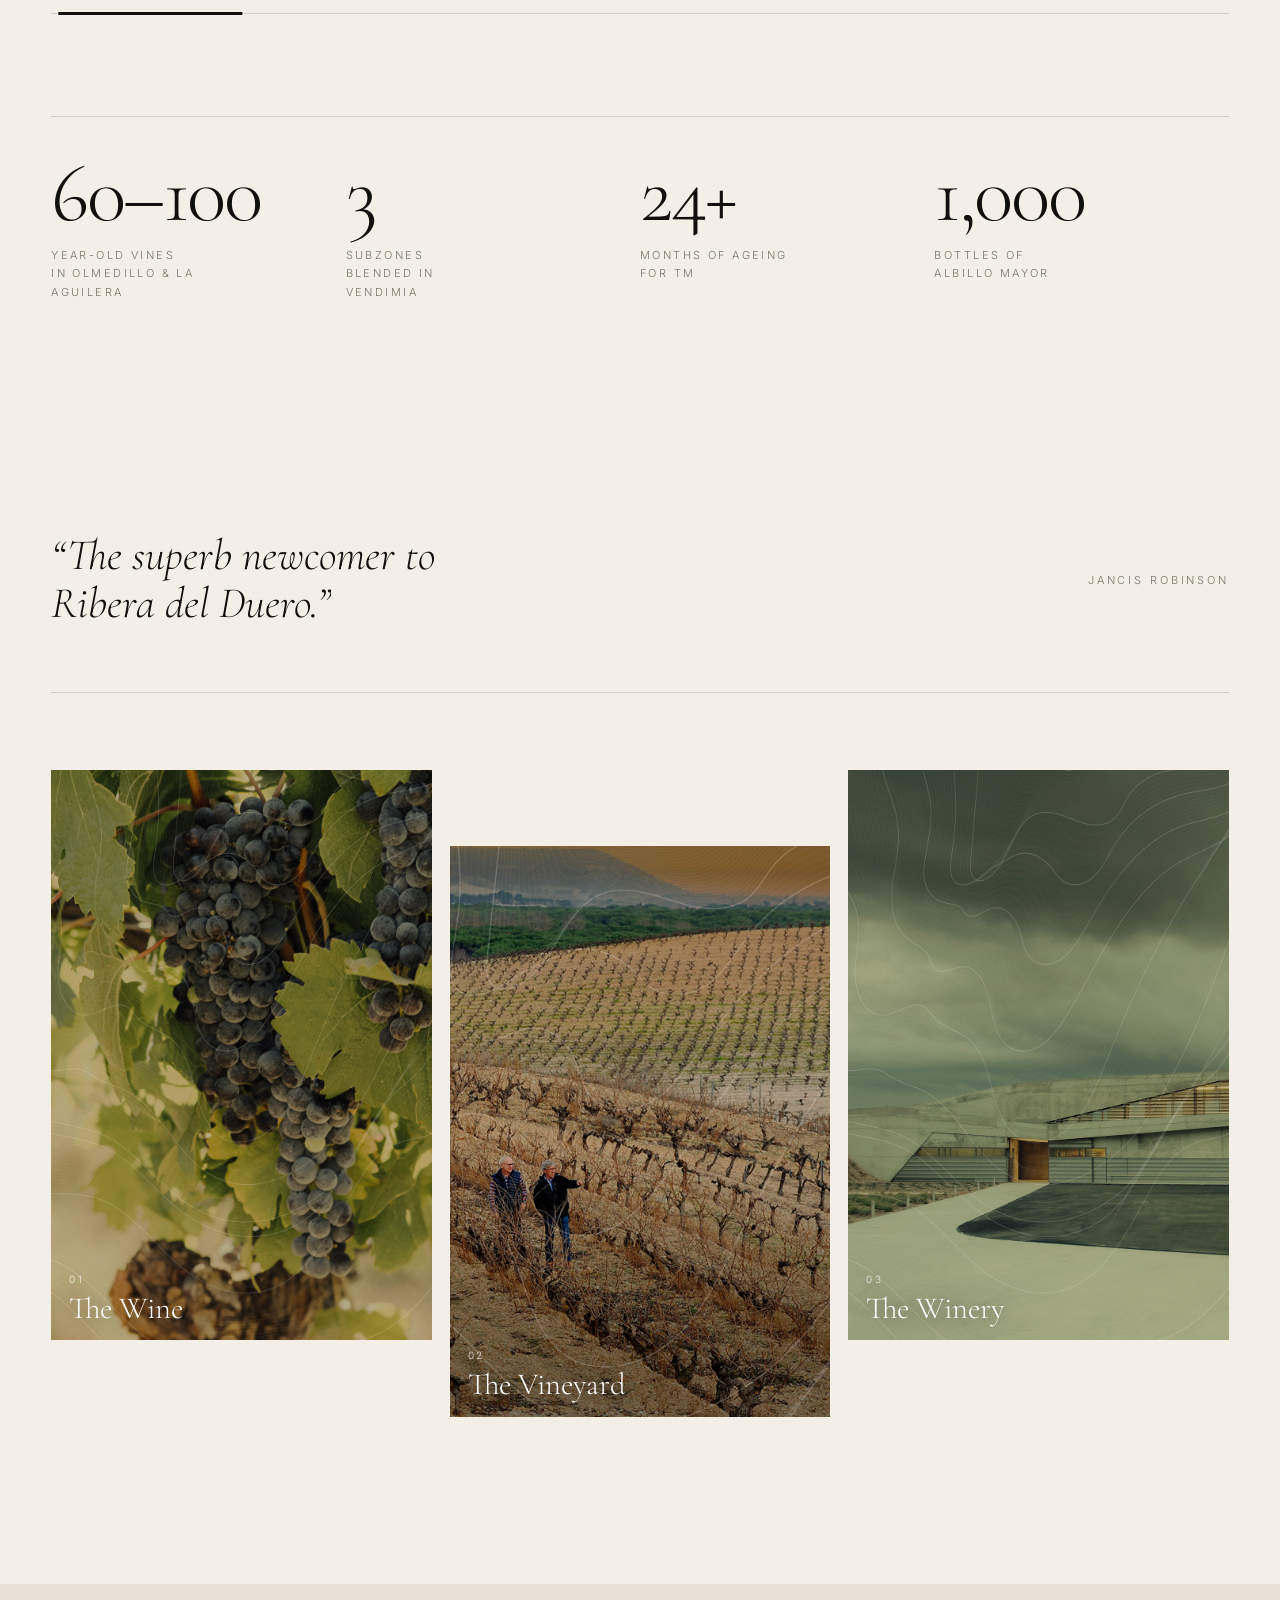
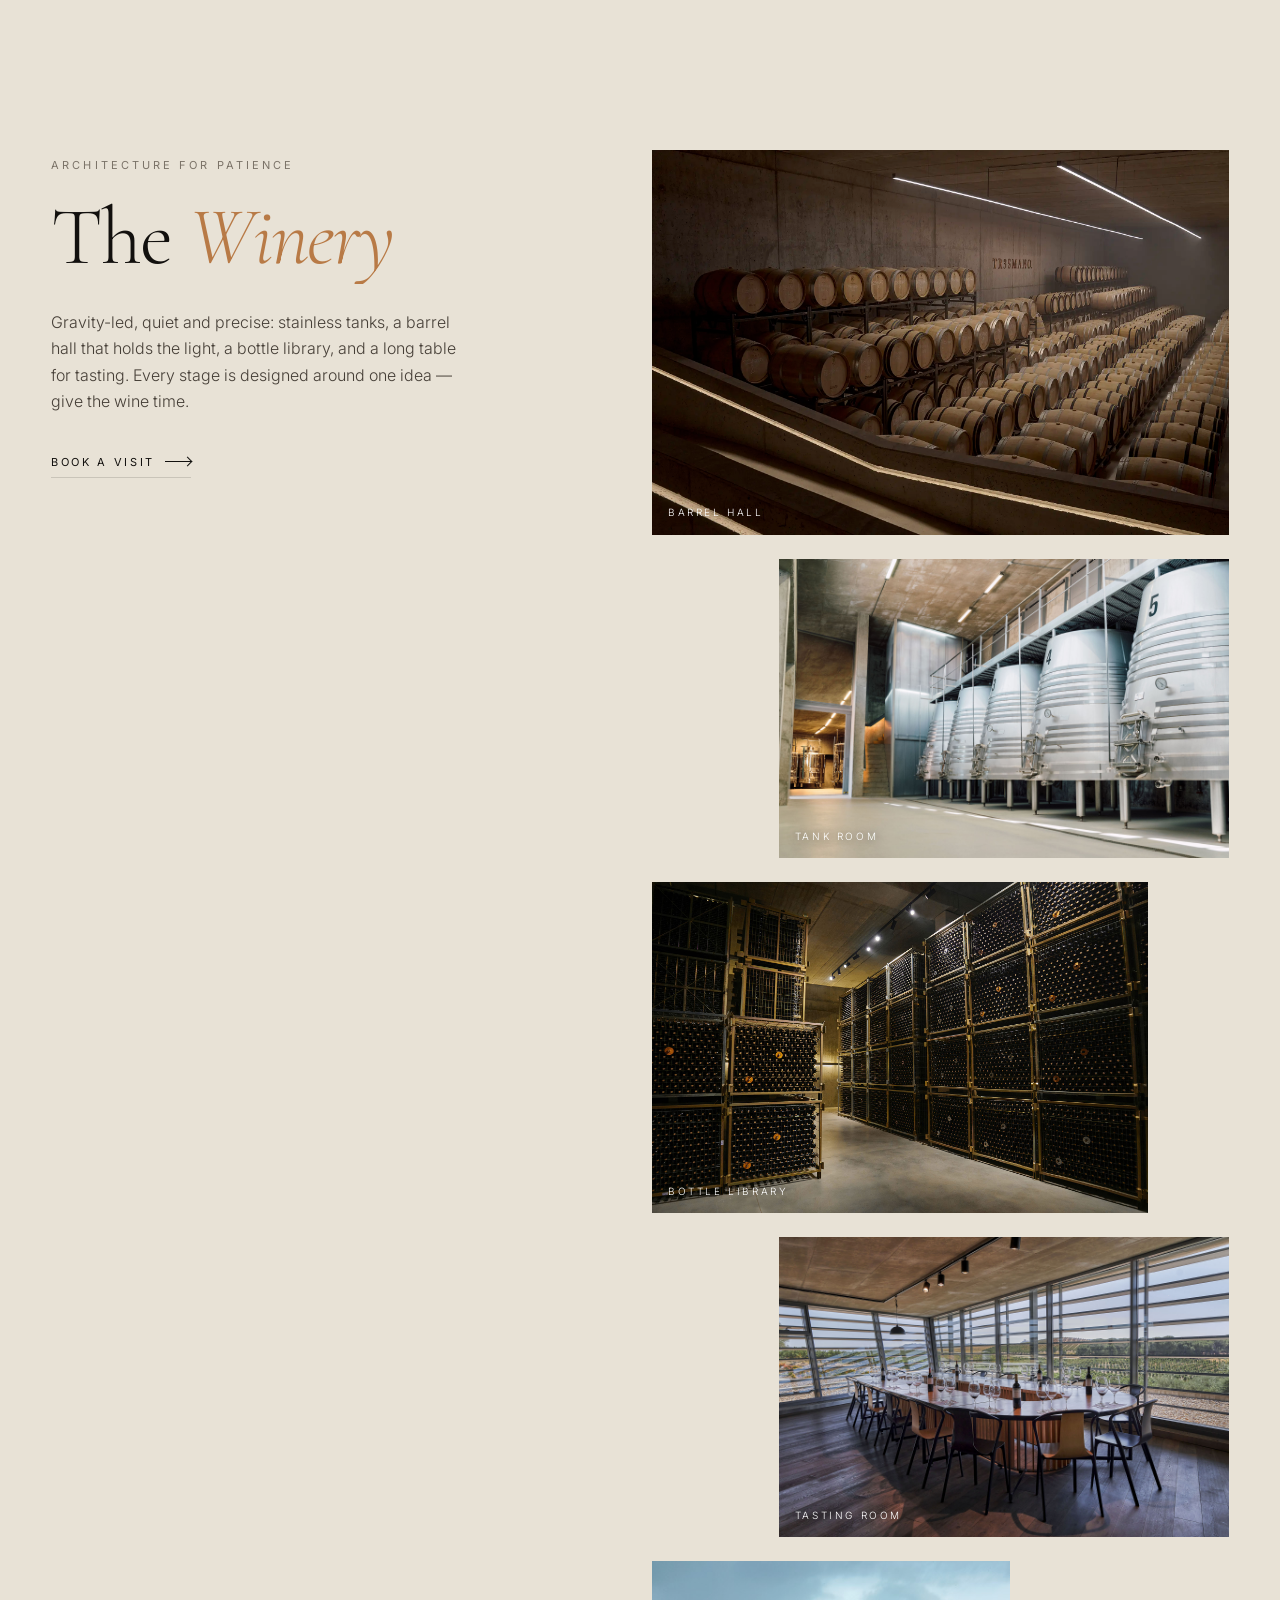
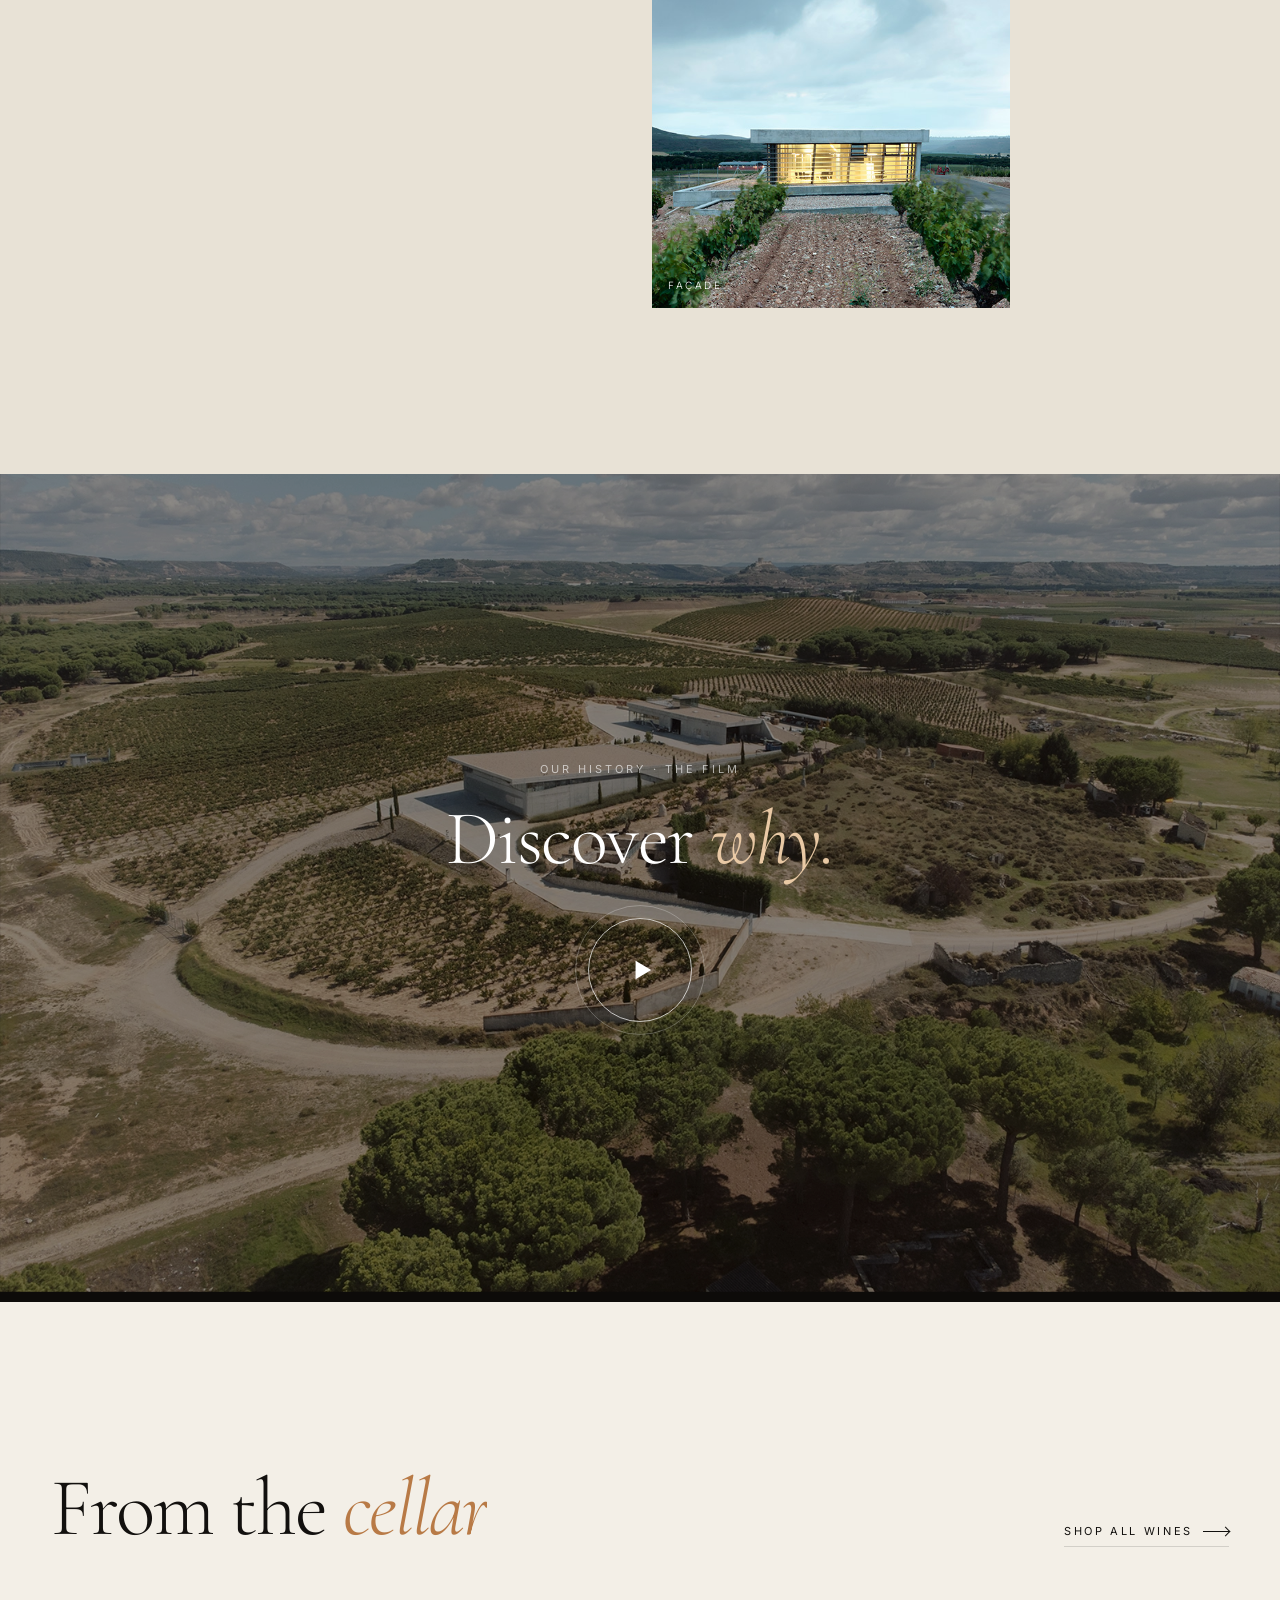
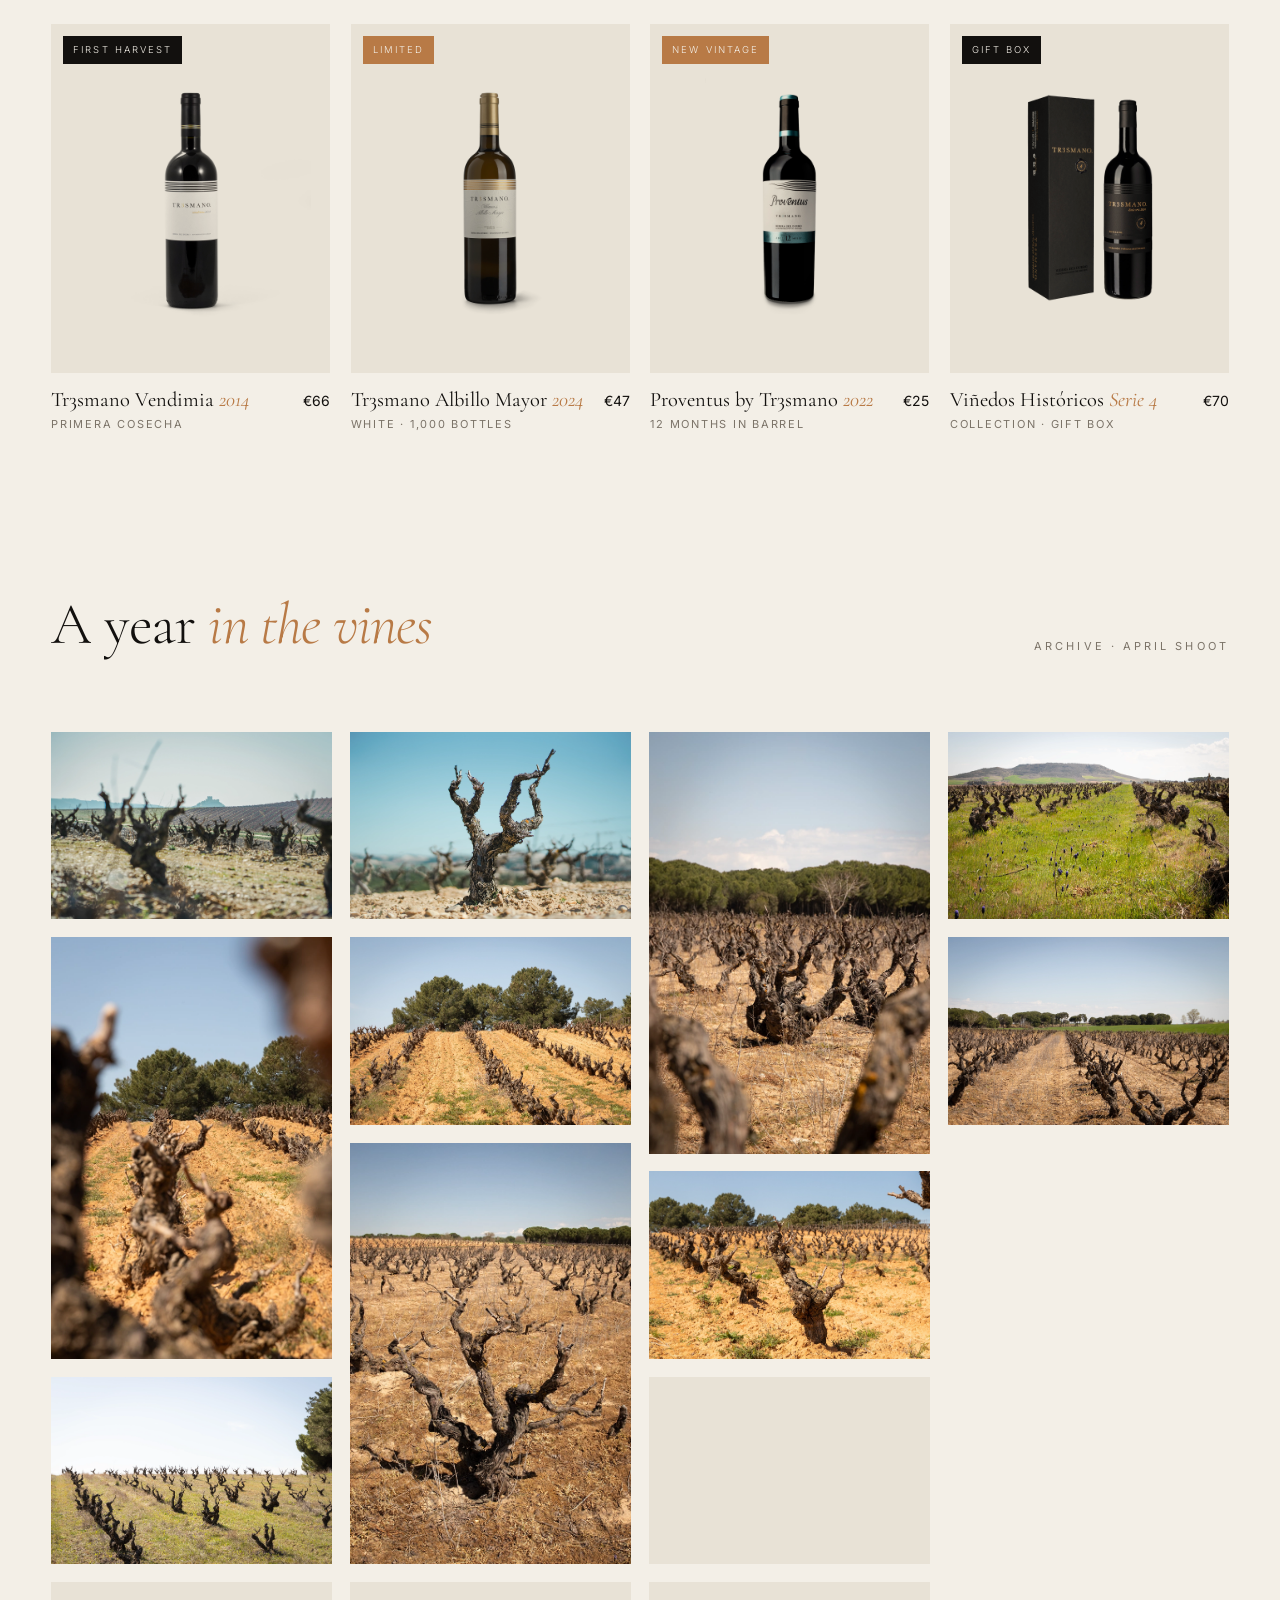
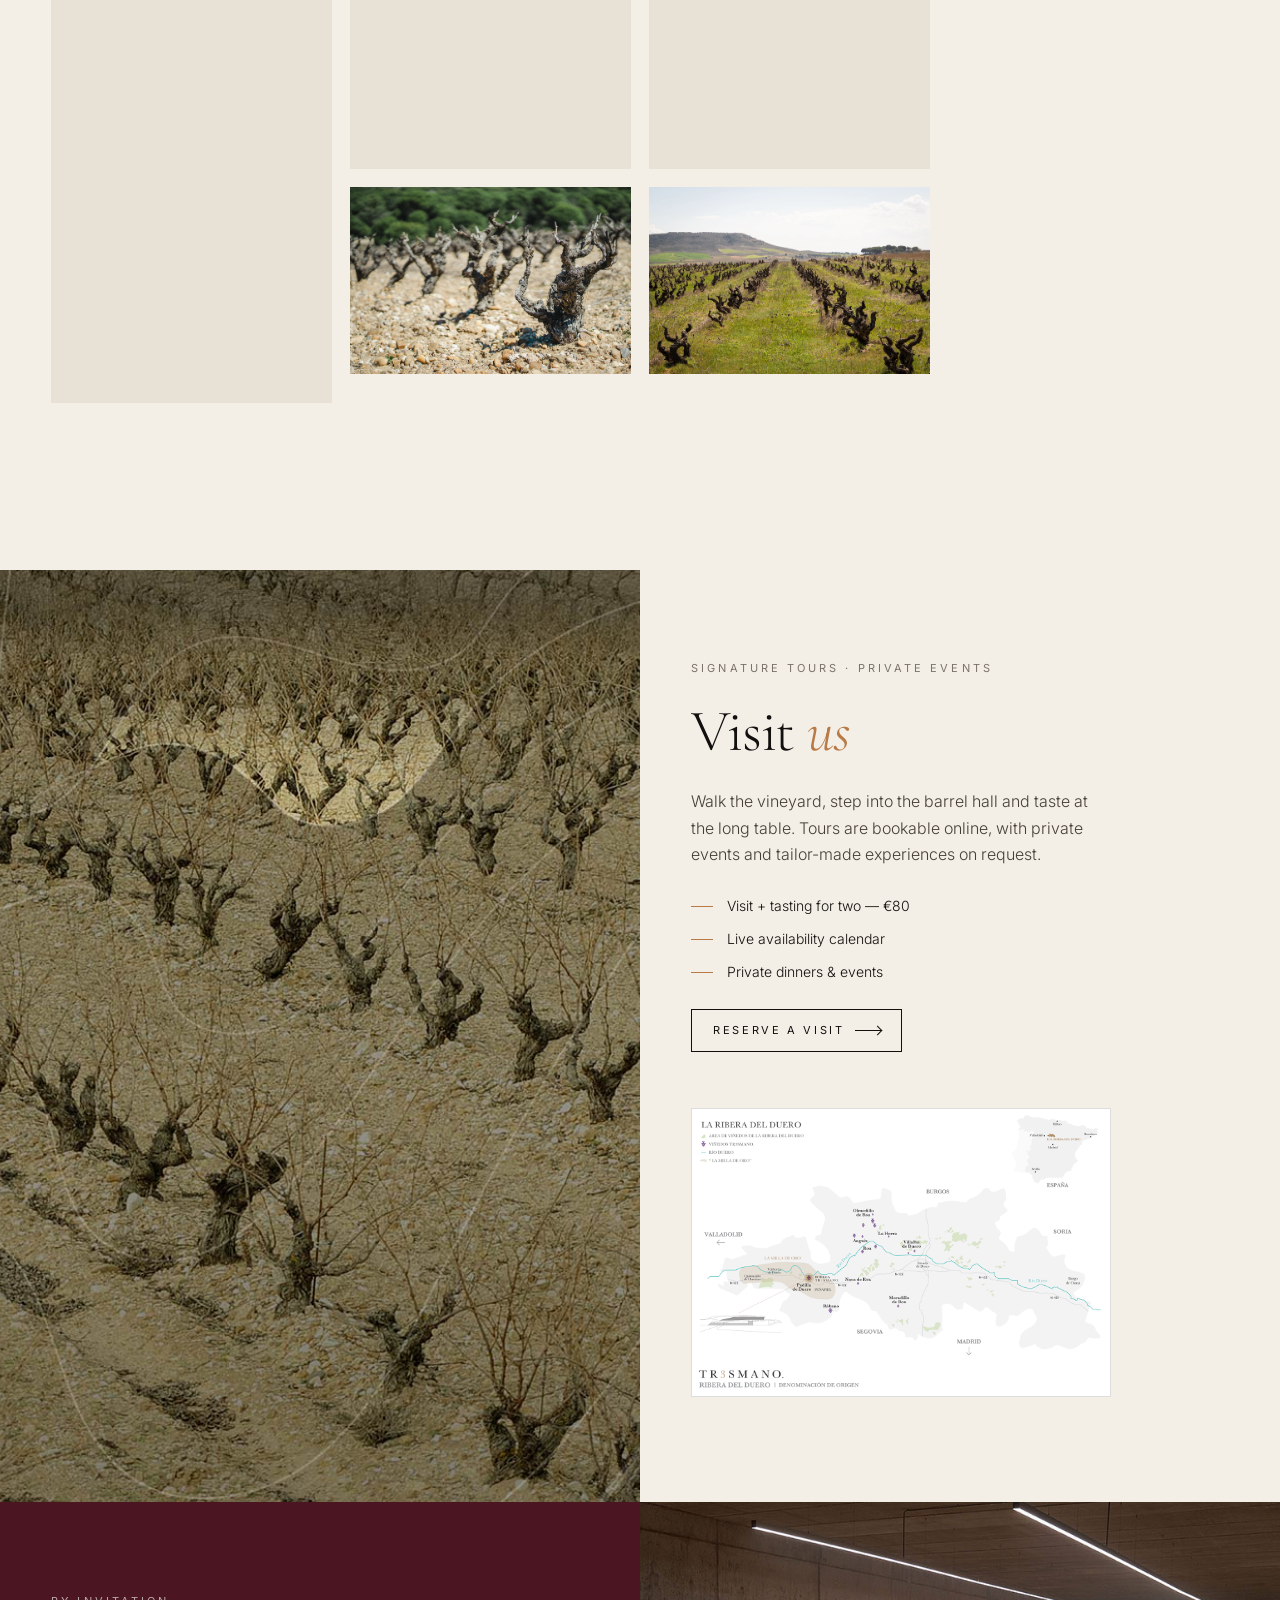
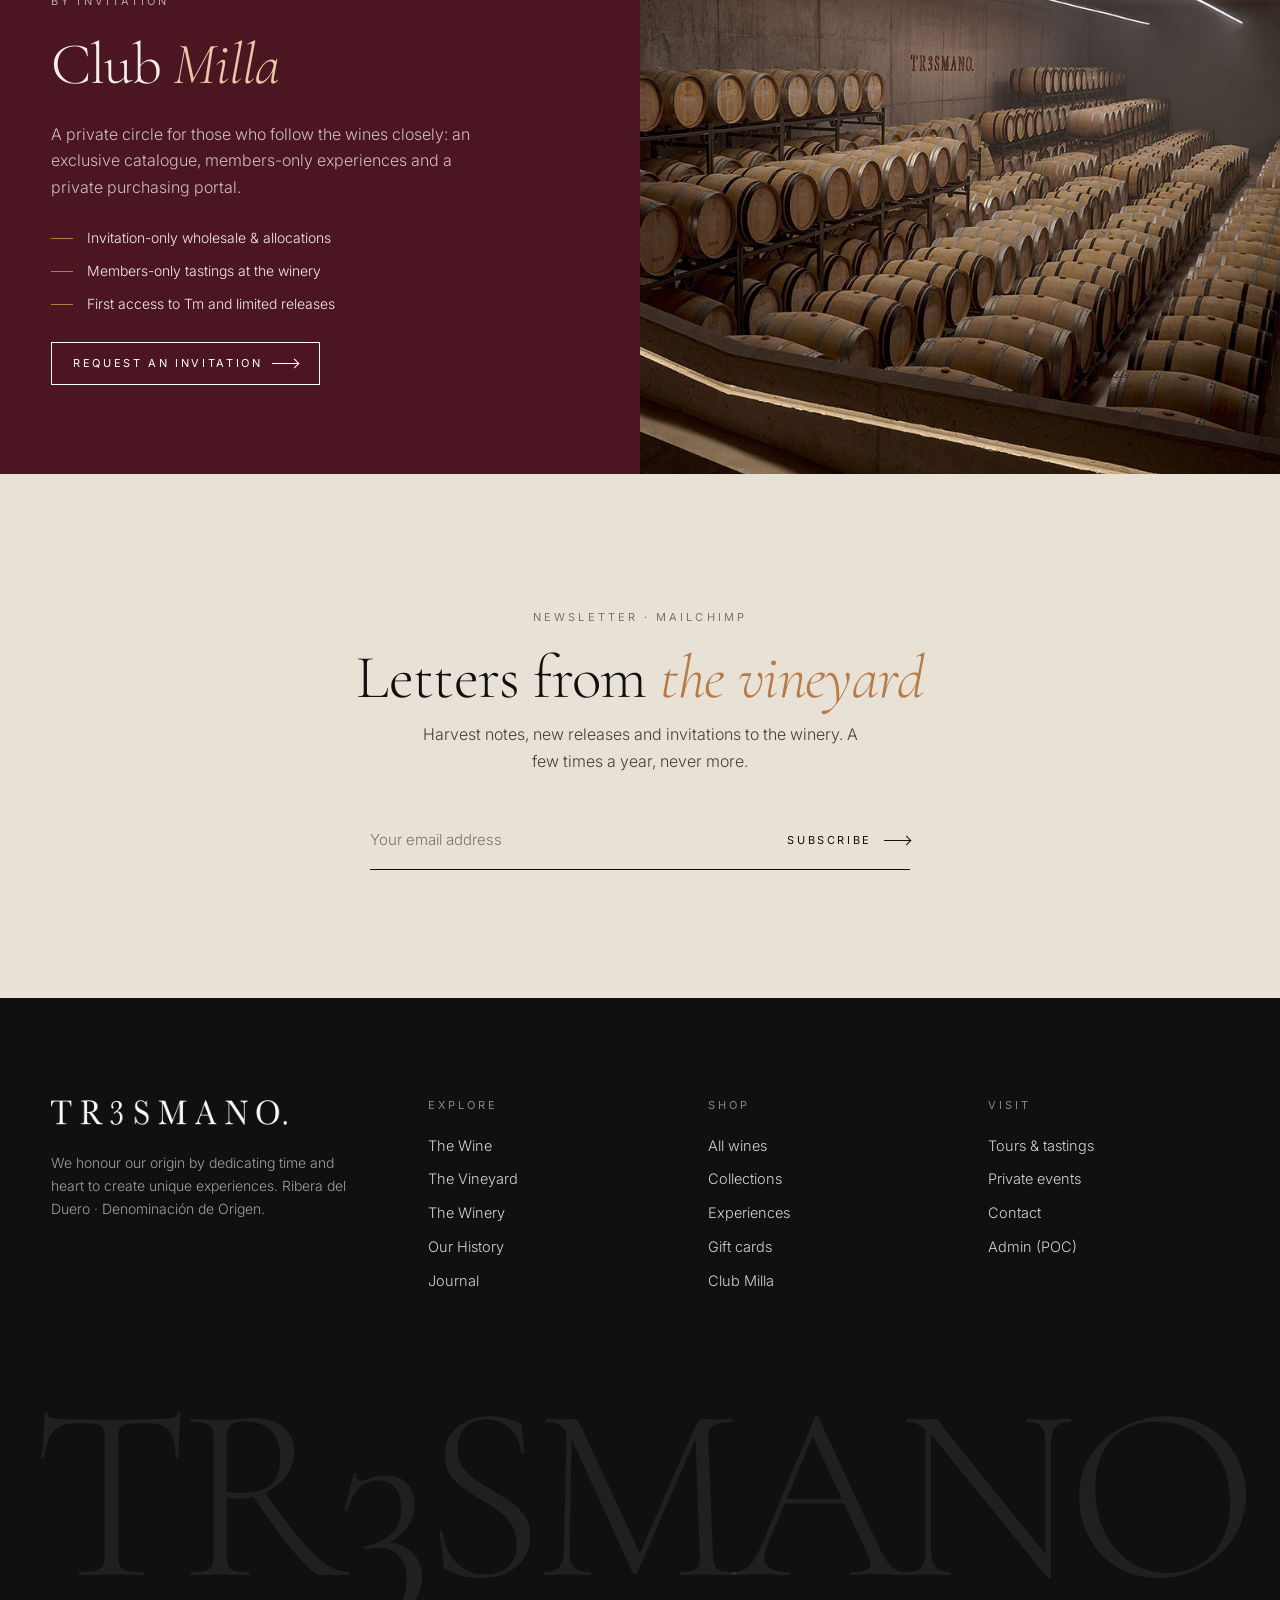
==== commit 928cfacf: "Cache-bust assets and set greeting directly in the page Co-Authored-By: Claude Sonnet 5.5 <noreply@a" ====
--- a/index.html
+++ b/index.html
@@ -10,7 +10,7 @@
 <link rel="preconnect" href="https://fonts.googleapis.com"><link rel="preconnect" href="https://fonts.gstatic.com" crossorigin>
 <link href="https://fonts.googleapis.com/css2?family=Cormorant+Garamond:ital,wght@0,300;0,400;0,500;1,300;1,400&family=Inter:wght@300;400&display=swap" rel="stylesheet">
 <script>document.documentElement.classList.add('js')</script>
-<link rel="stylesheet" href="css/styles.css">
+<link rel="stylesheet" href="css/styles.css?v=4">
 <style>
 .mosaic{columns:4 260px;column-gap:clamp(12px,1.4vw,22px)}
 .mosaic figure{margin:0 0 clamp(12px,1.4vw,22px);overflow:hidden;break-inside:avoid;background:var(--stone)}
@@ -268,10 +268,10 @@
 
 <div id="footer-mount"></div>
 
-<script src="js/products.js"></script>
-<script src="js/db.js"></script>
-<script src="js/config.js"></script>
-<script src="js/main.js"></script>
+<script src="js/products.js?v=4"></script>
+<script src="js/db.js?v=4"></script>
+<script src="js/config.js?v=4"></script>
+<script src="js/main.js?v=4"></script>
 <script>
 (function(){
   /* featured products */
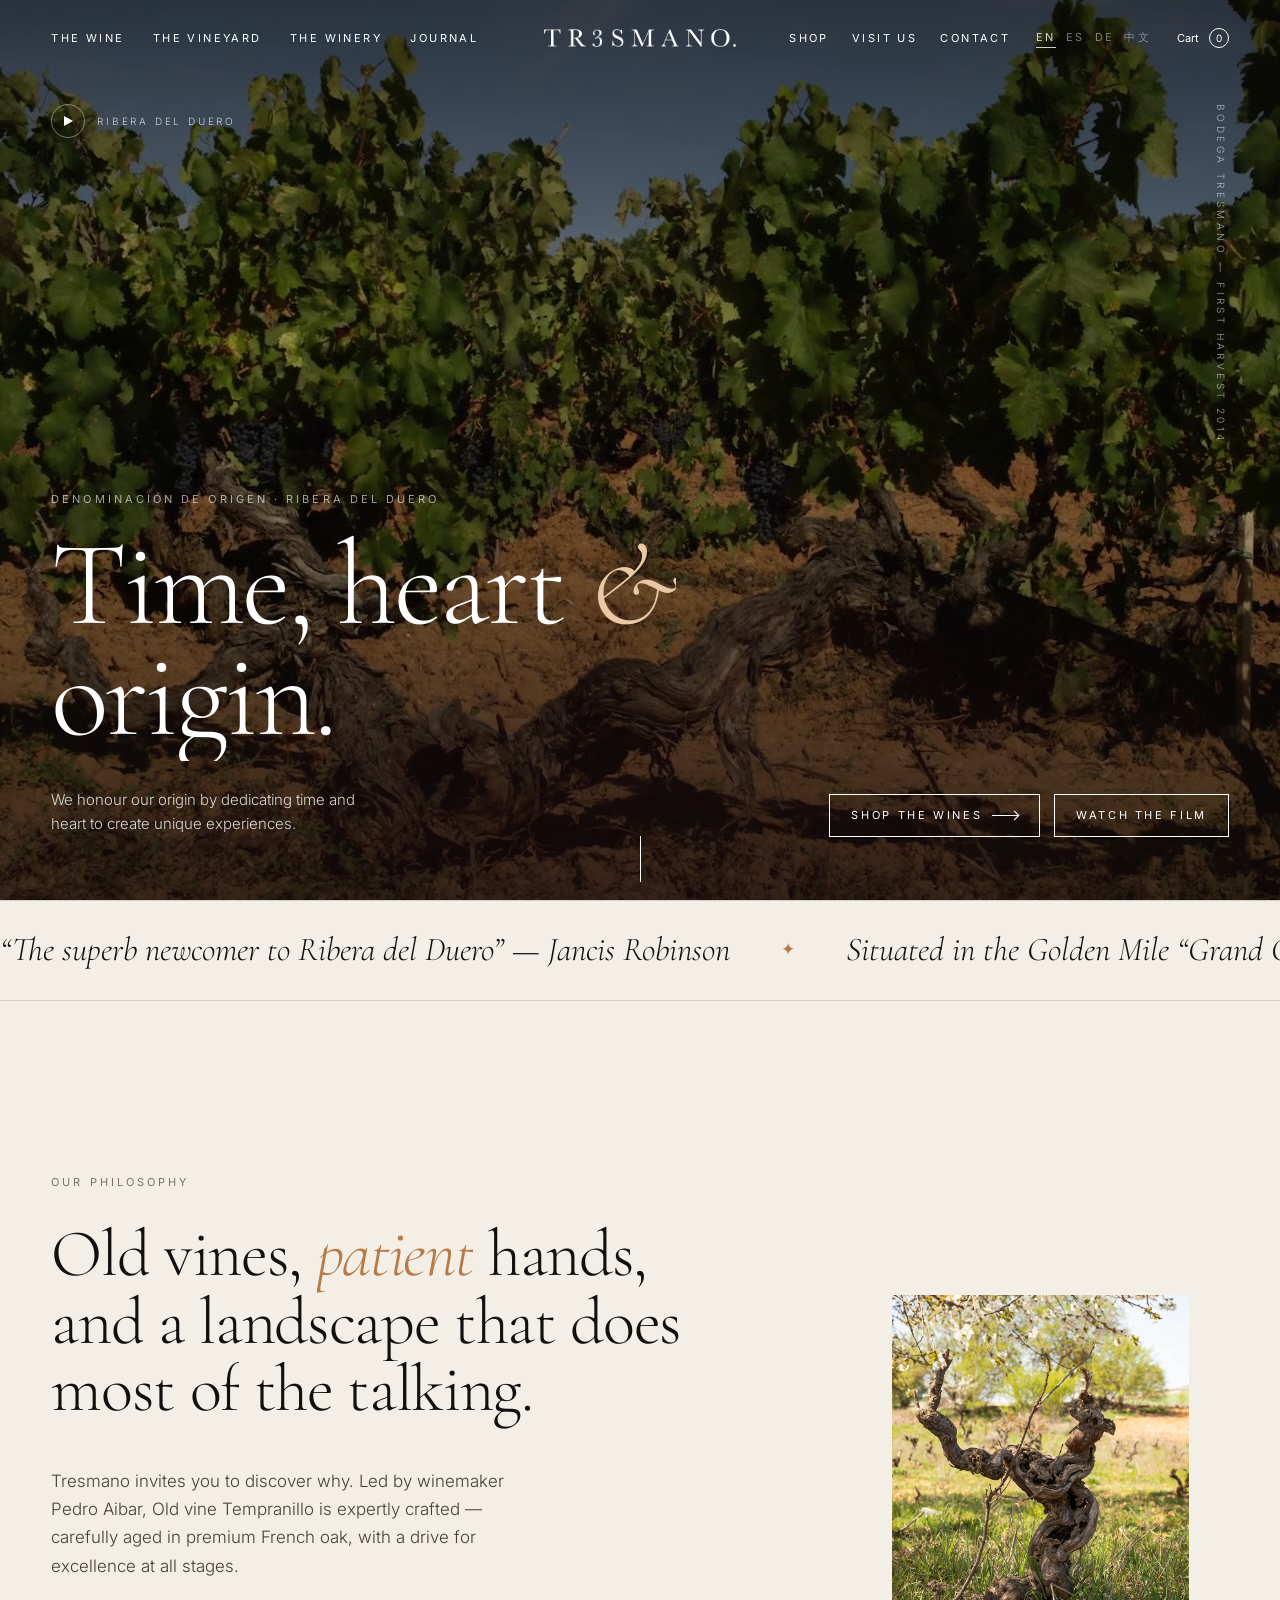
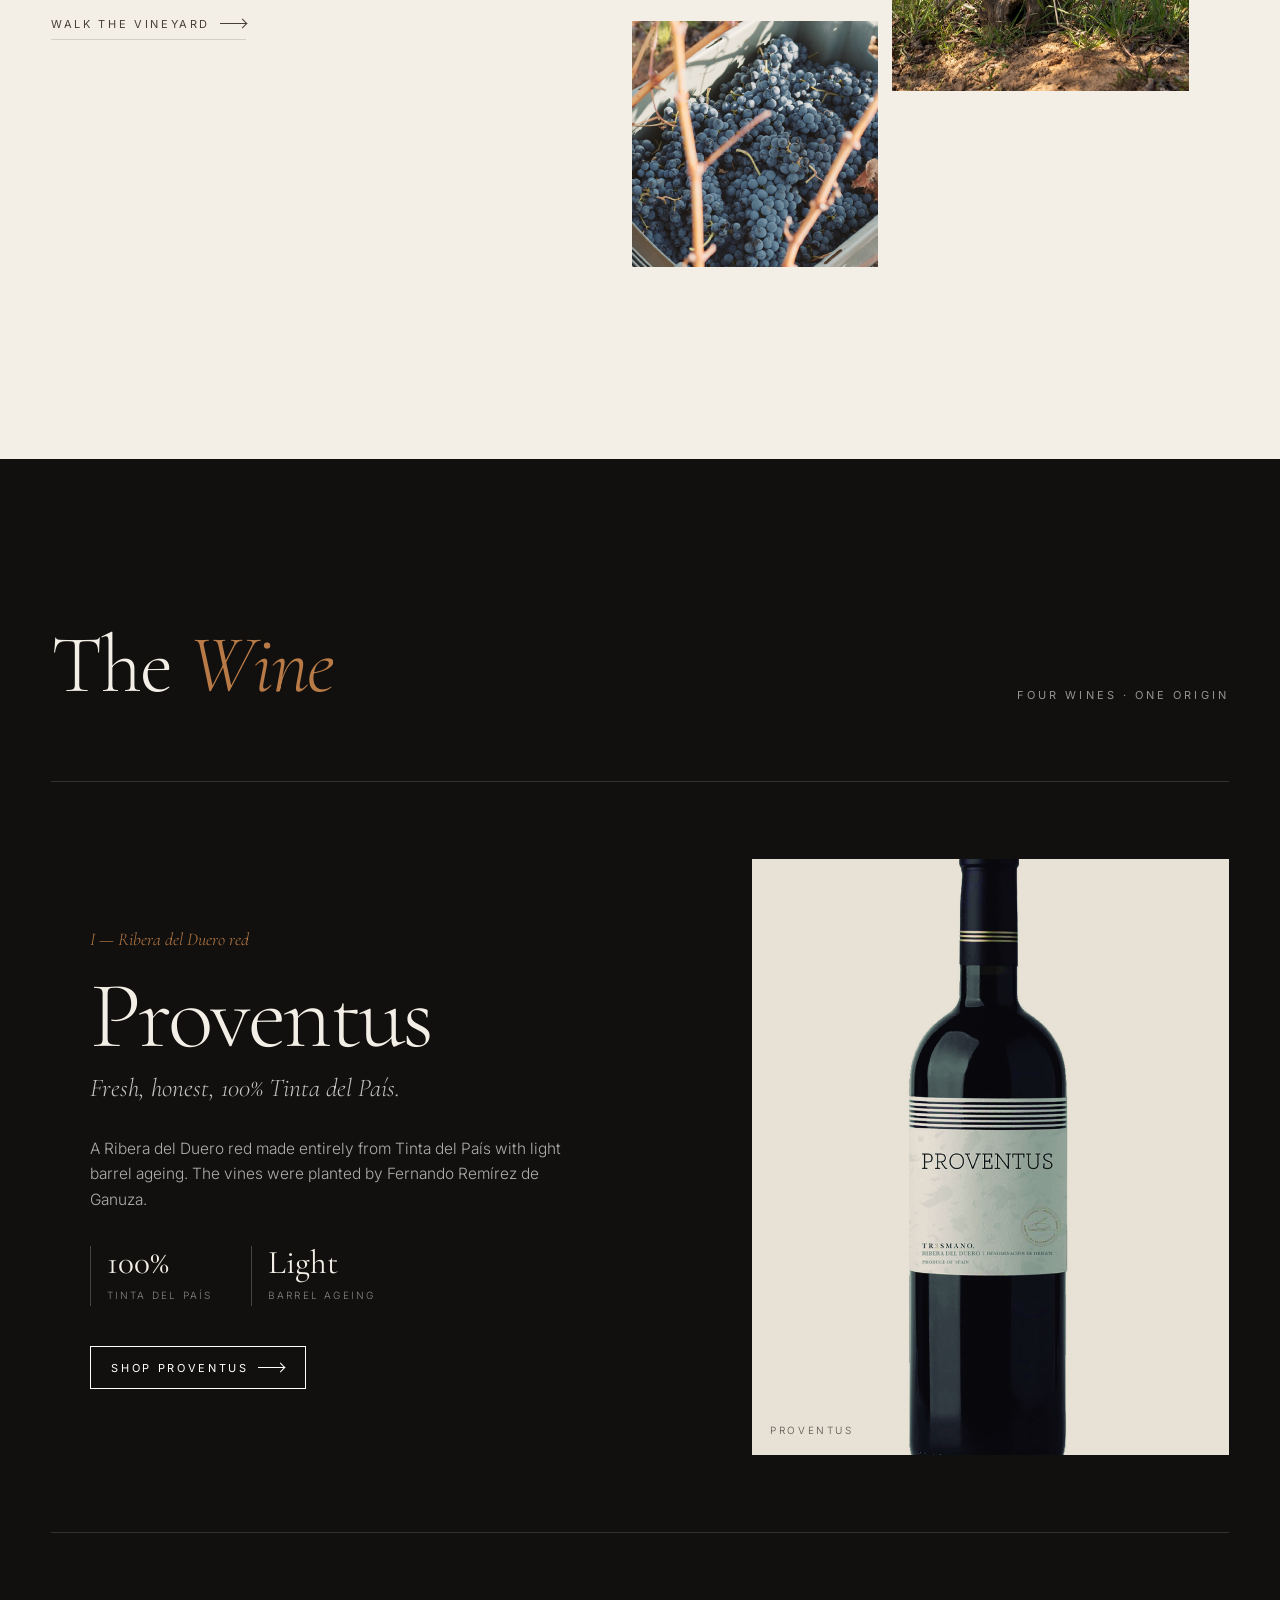
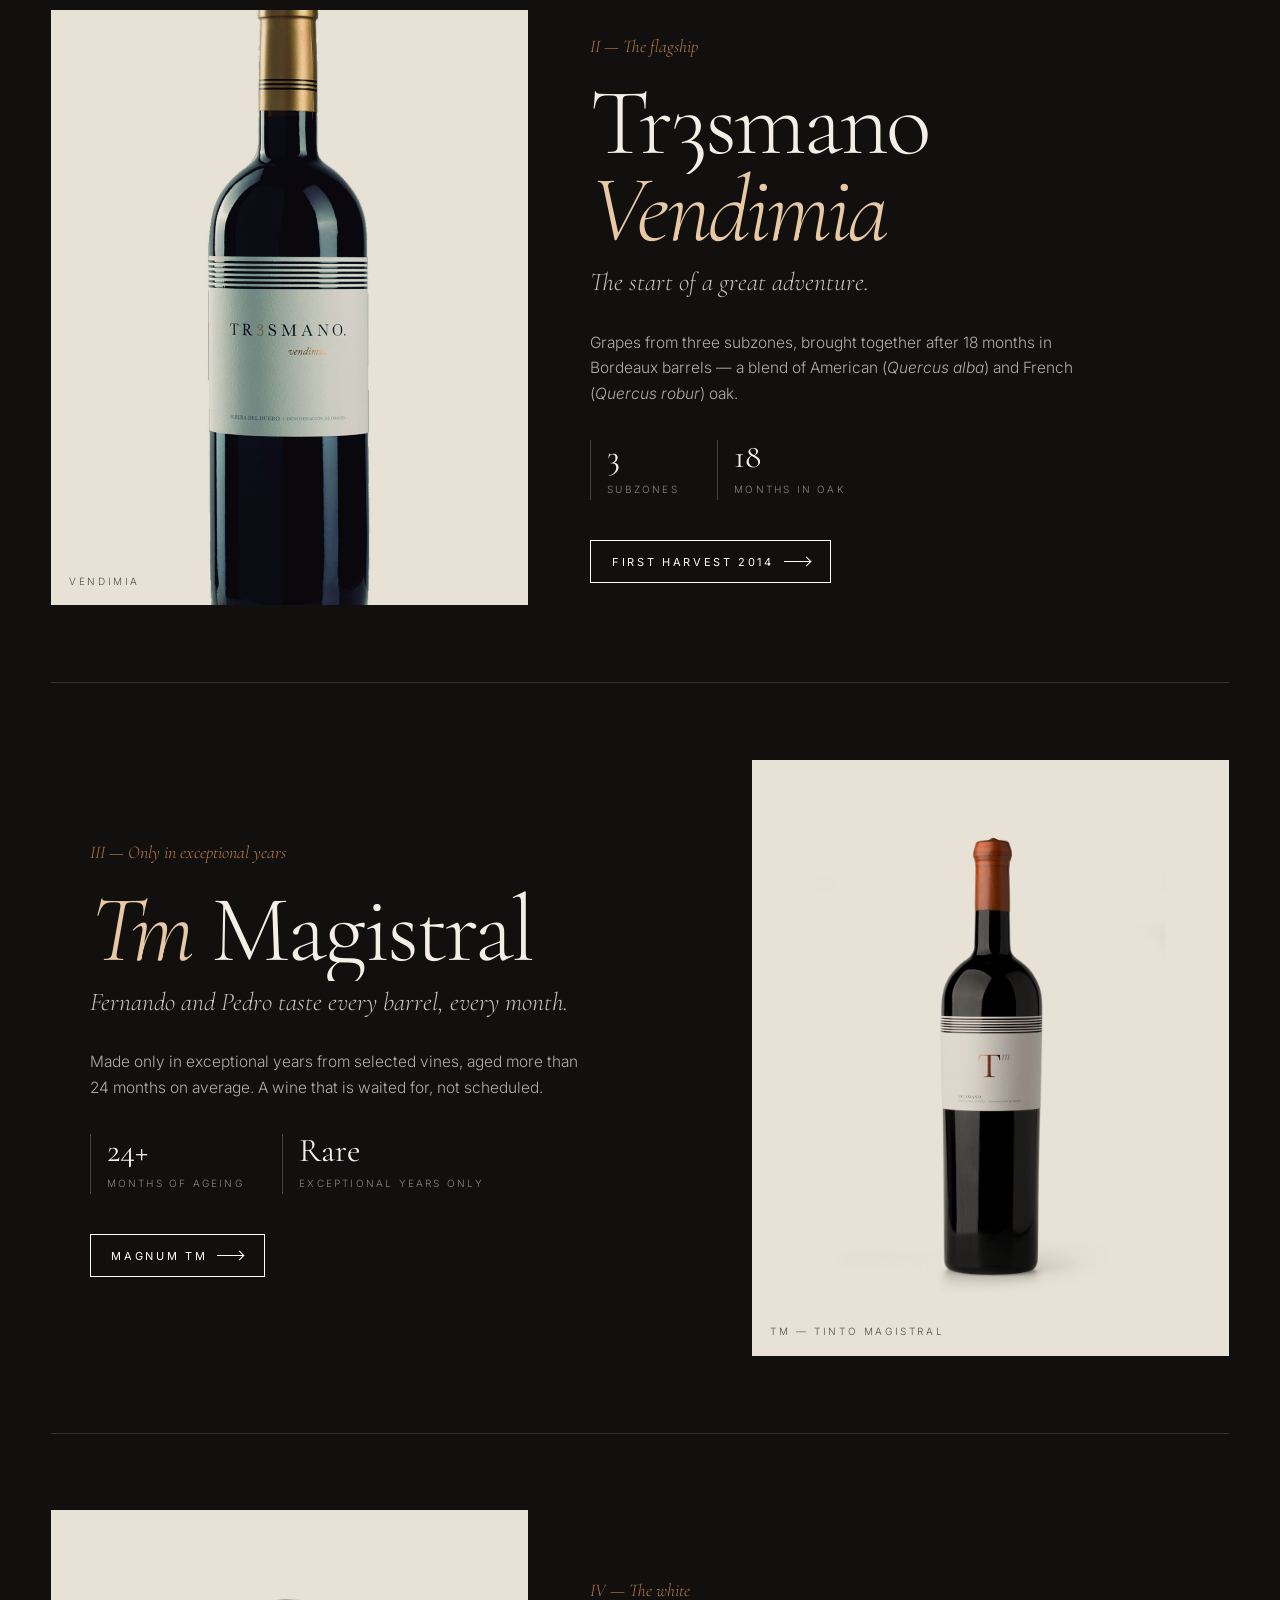
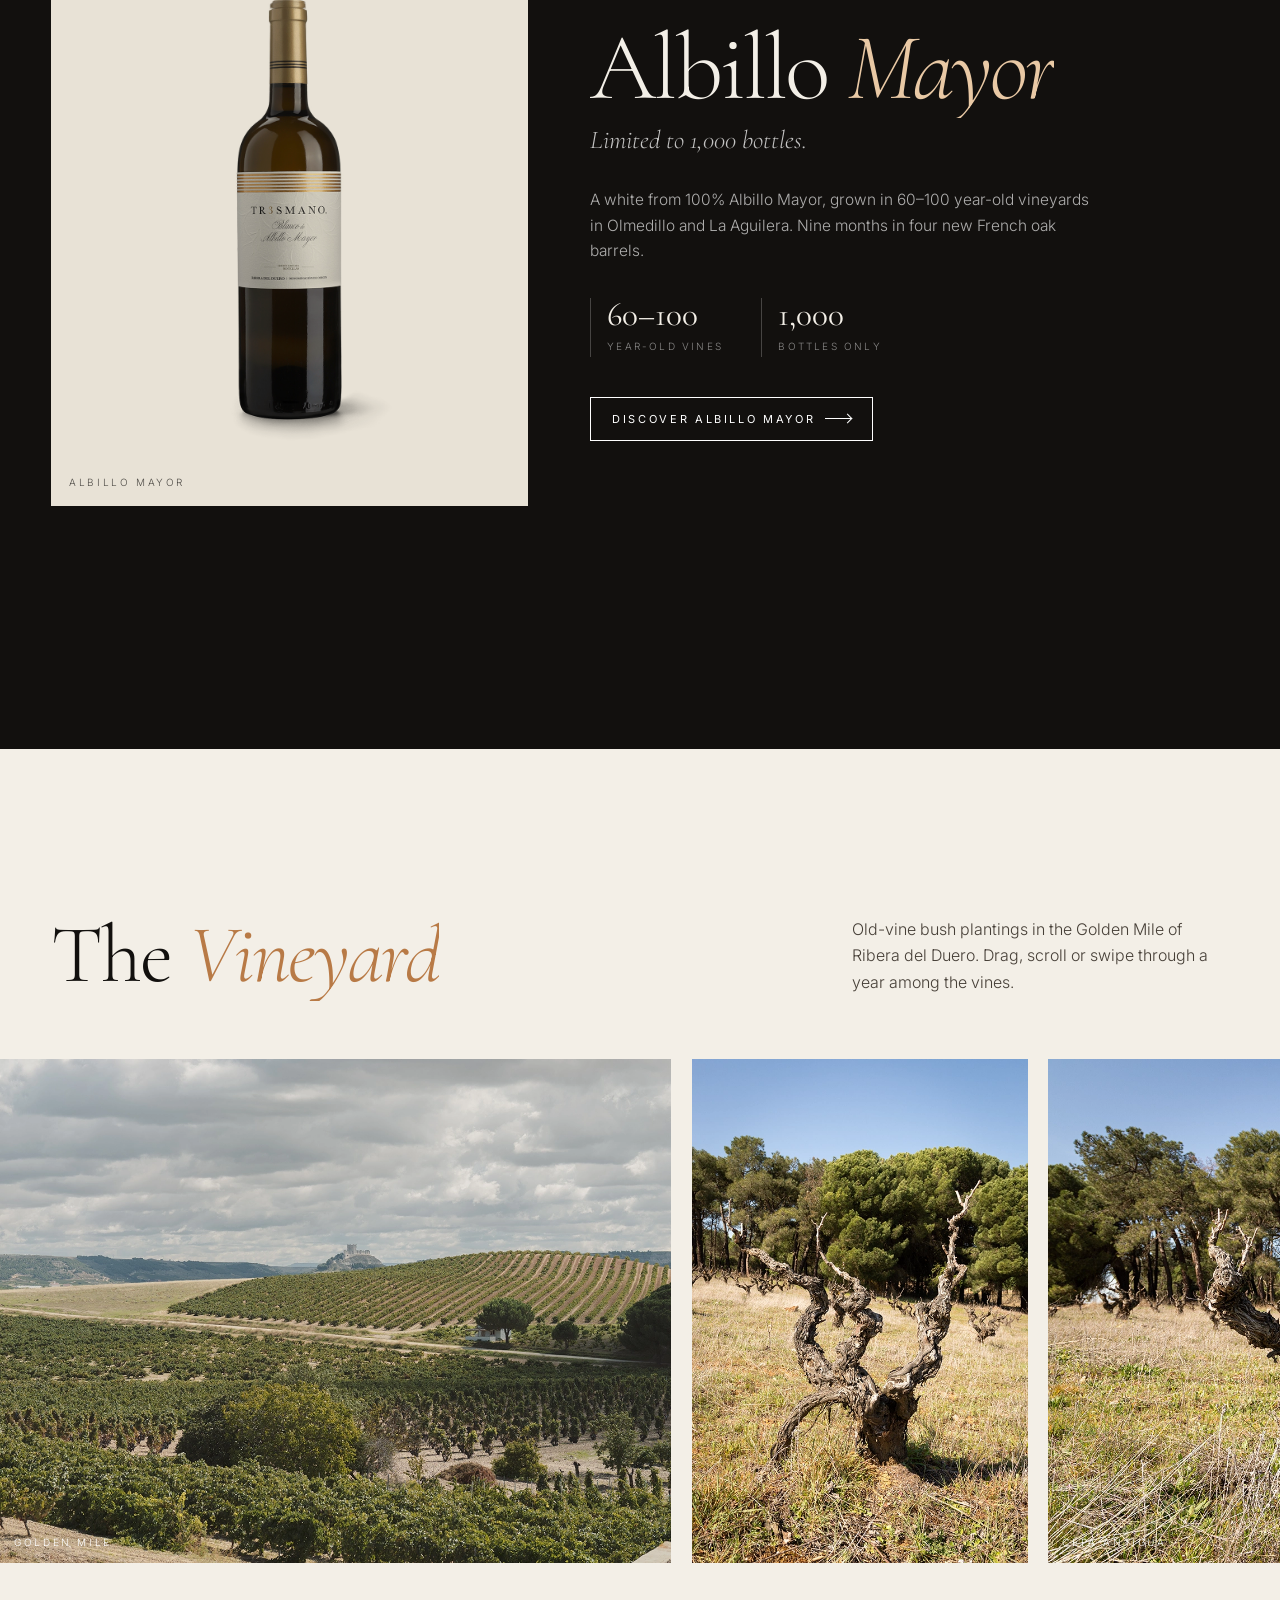
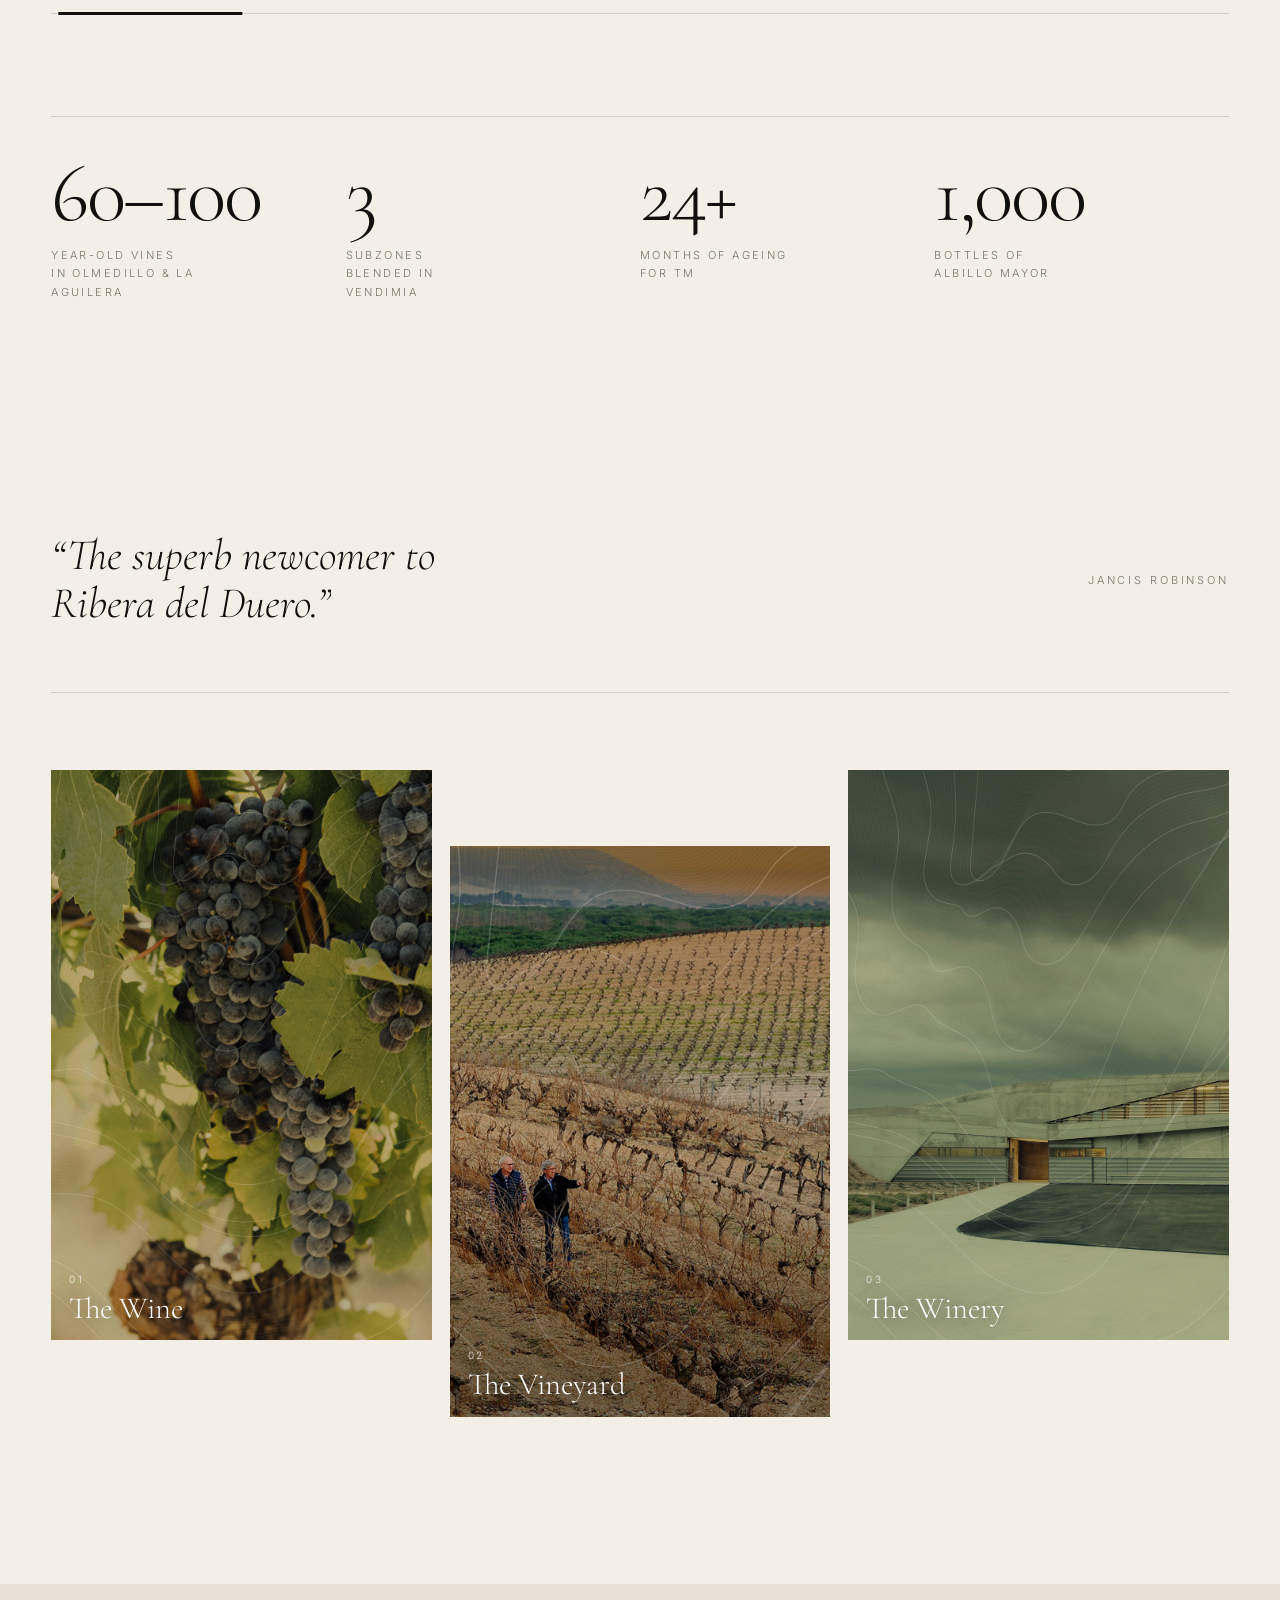
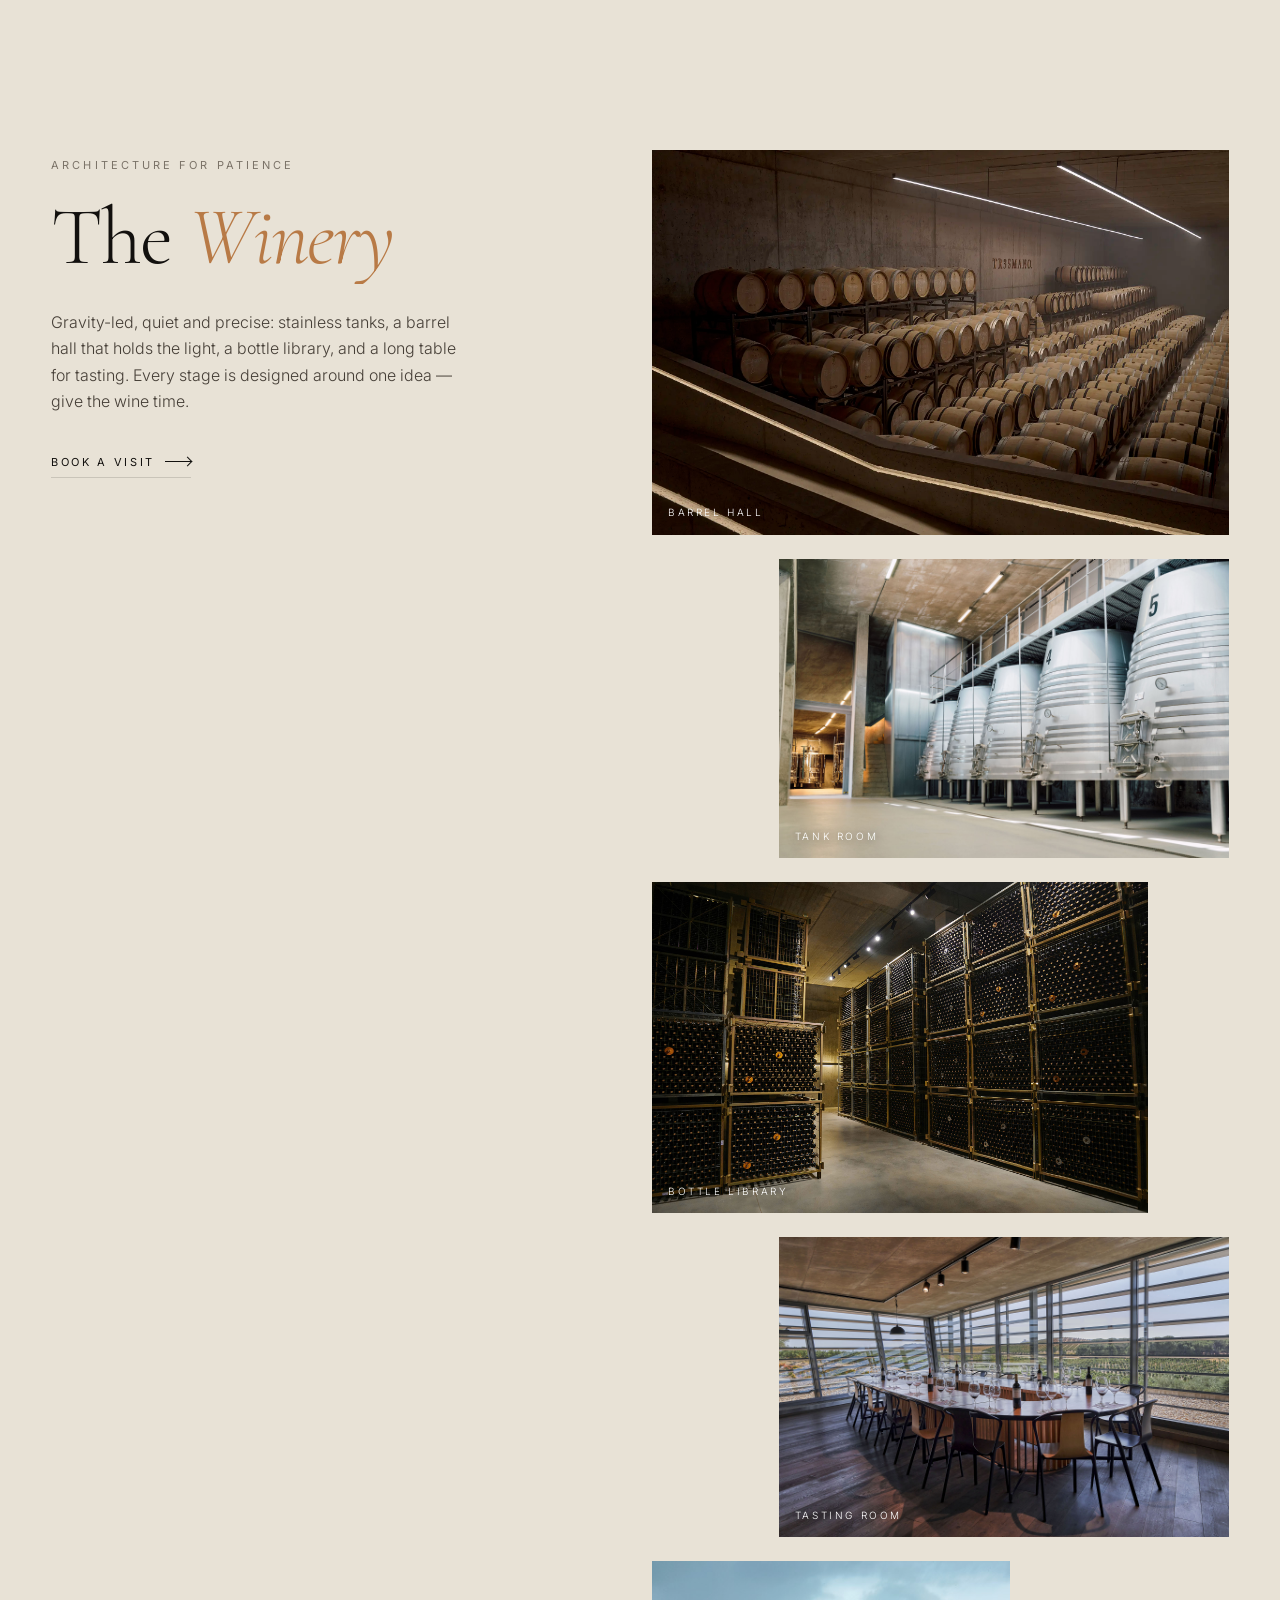
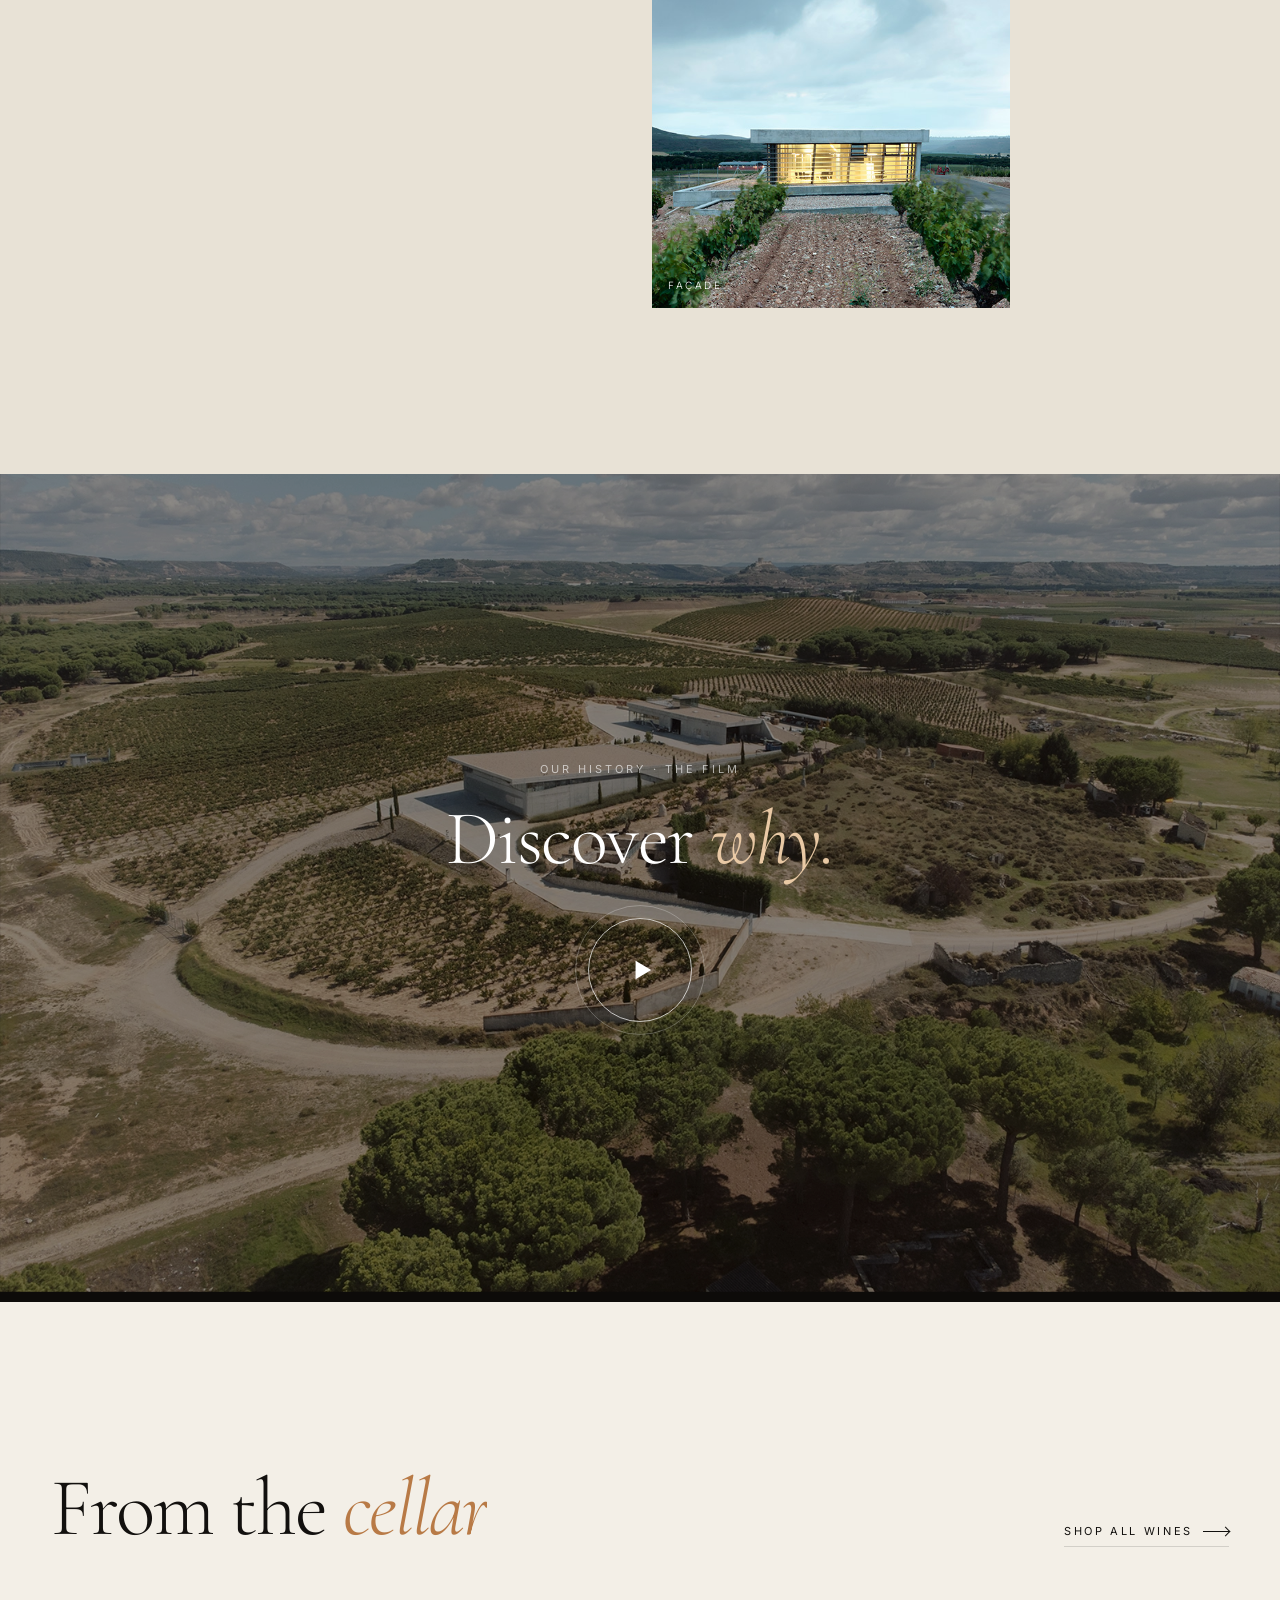
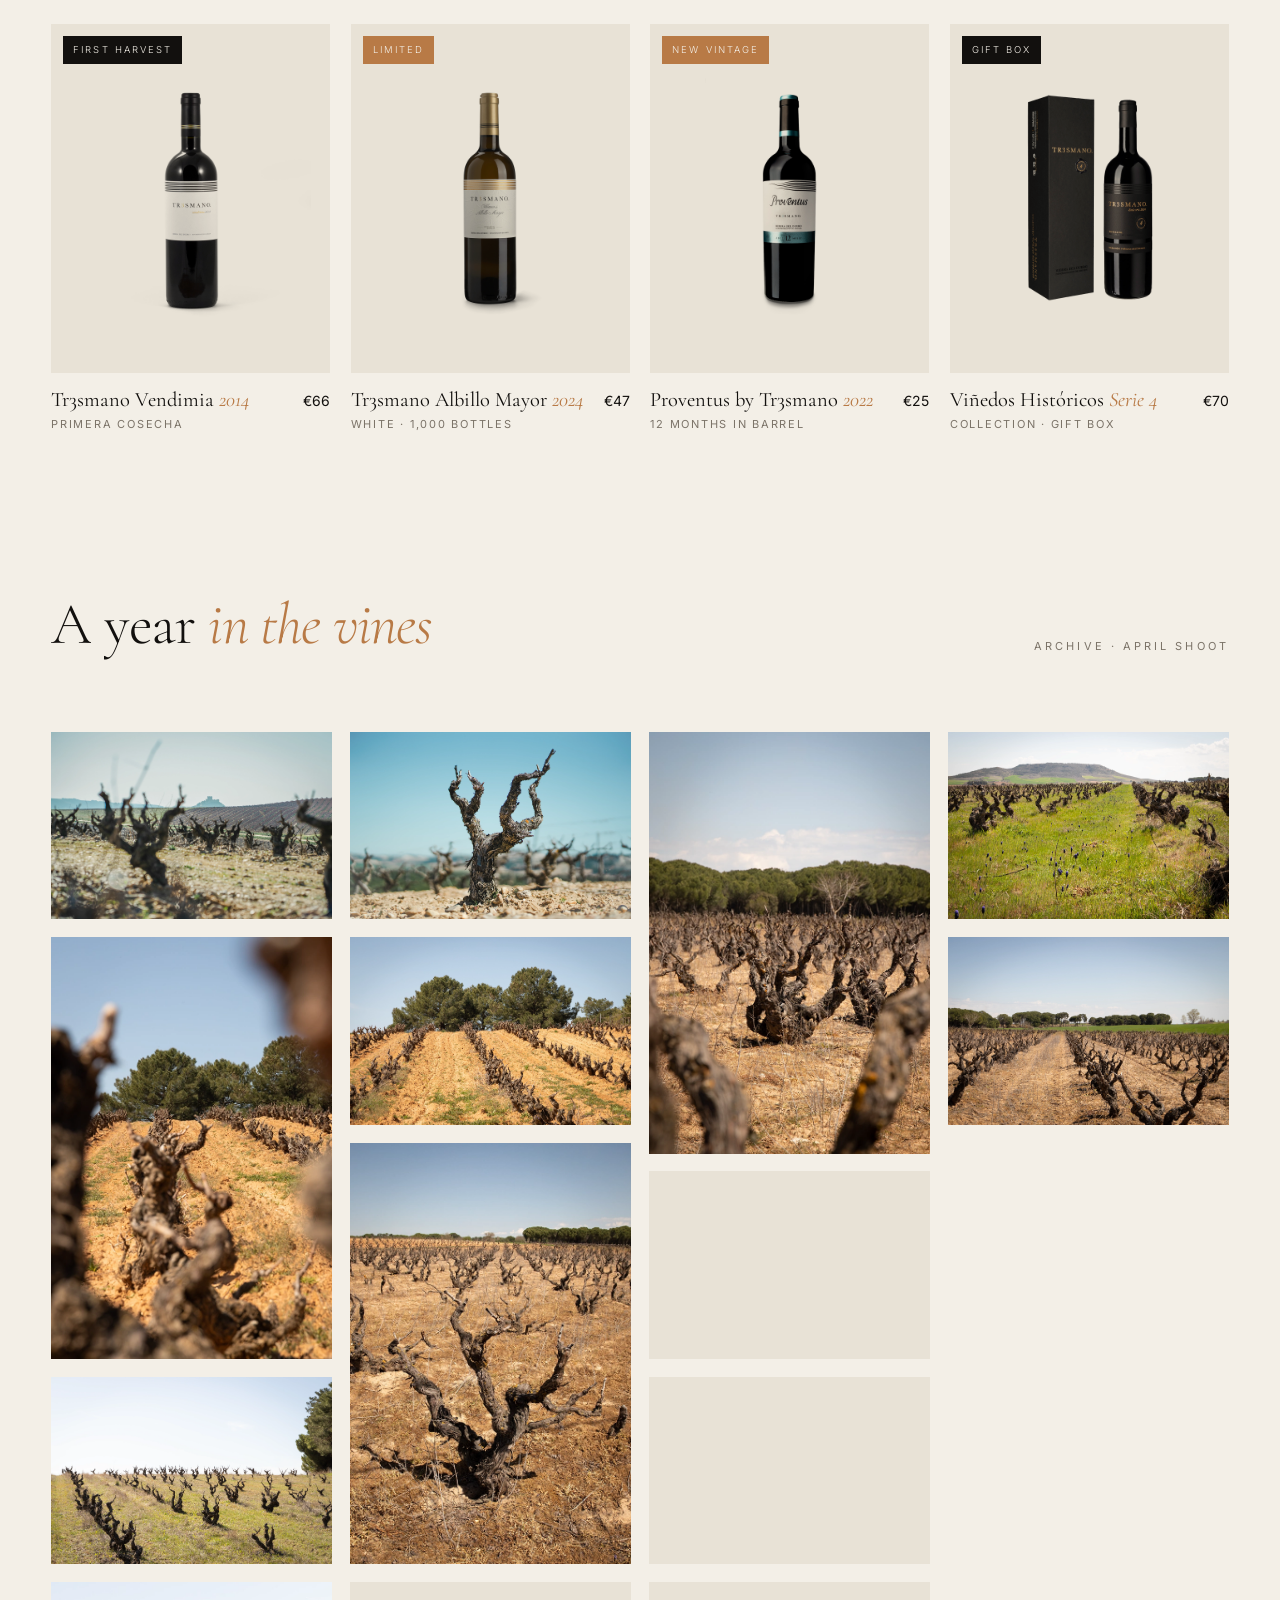
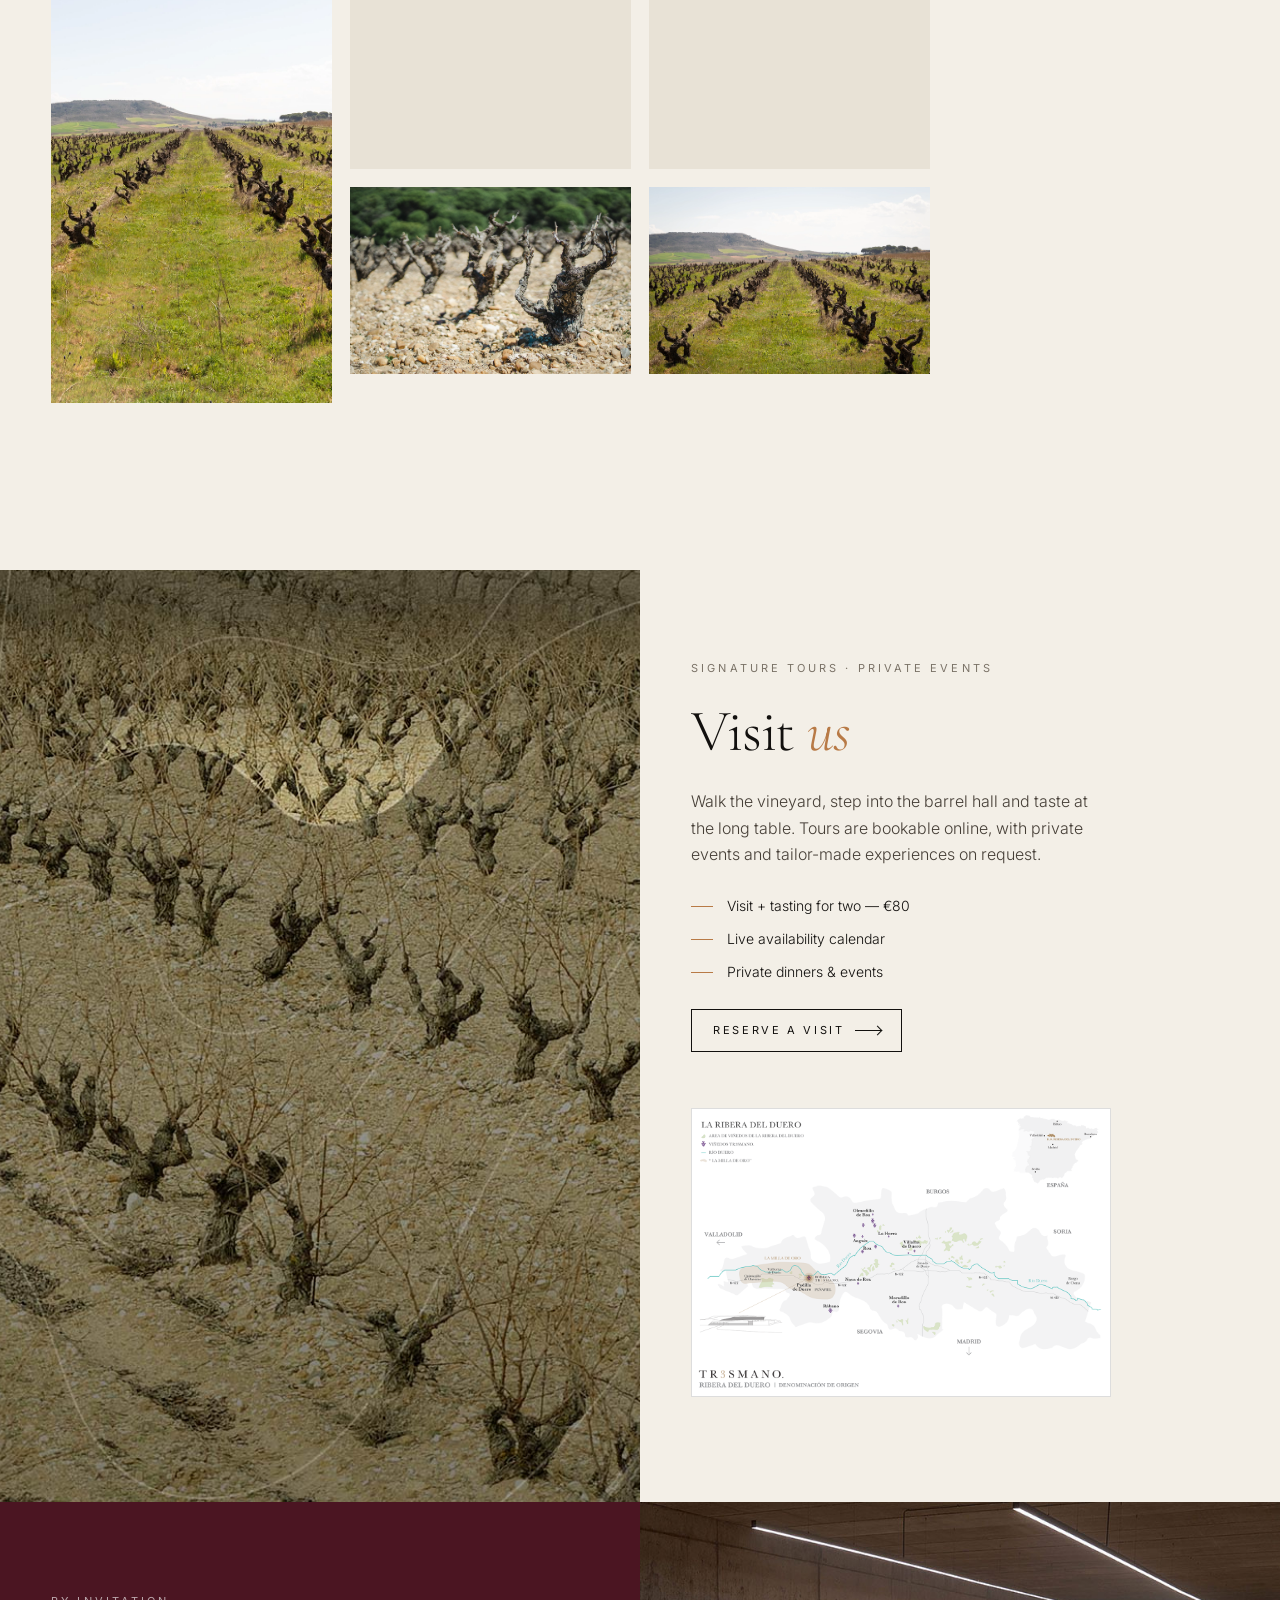
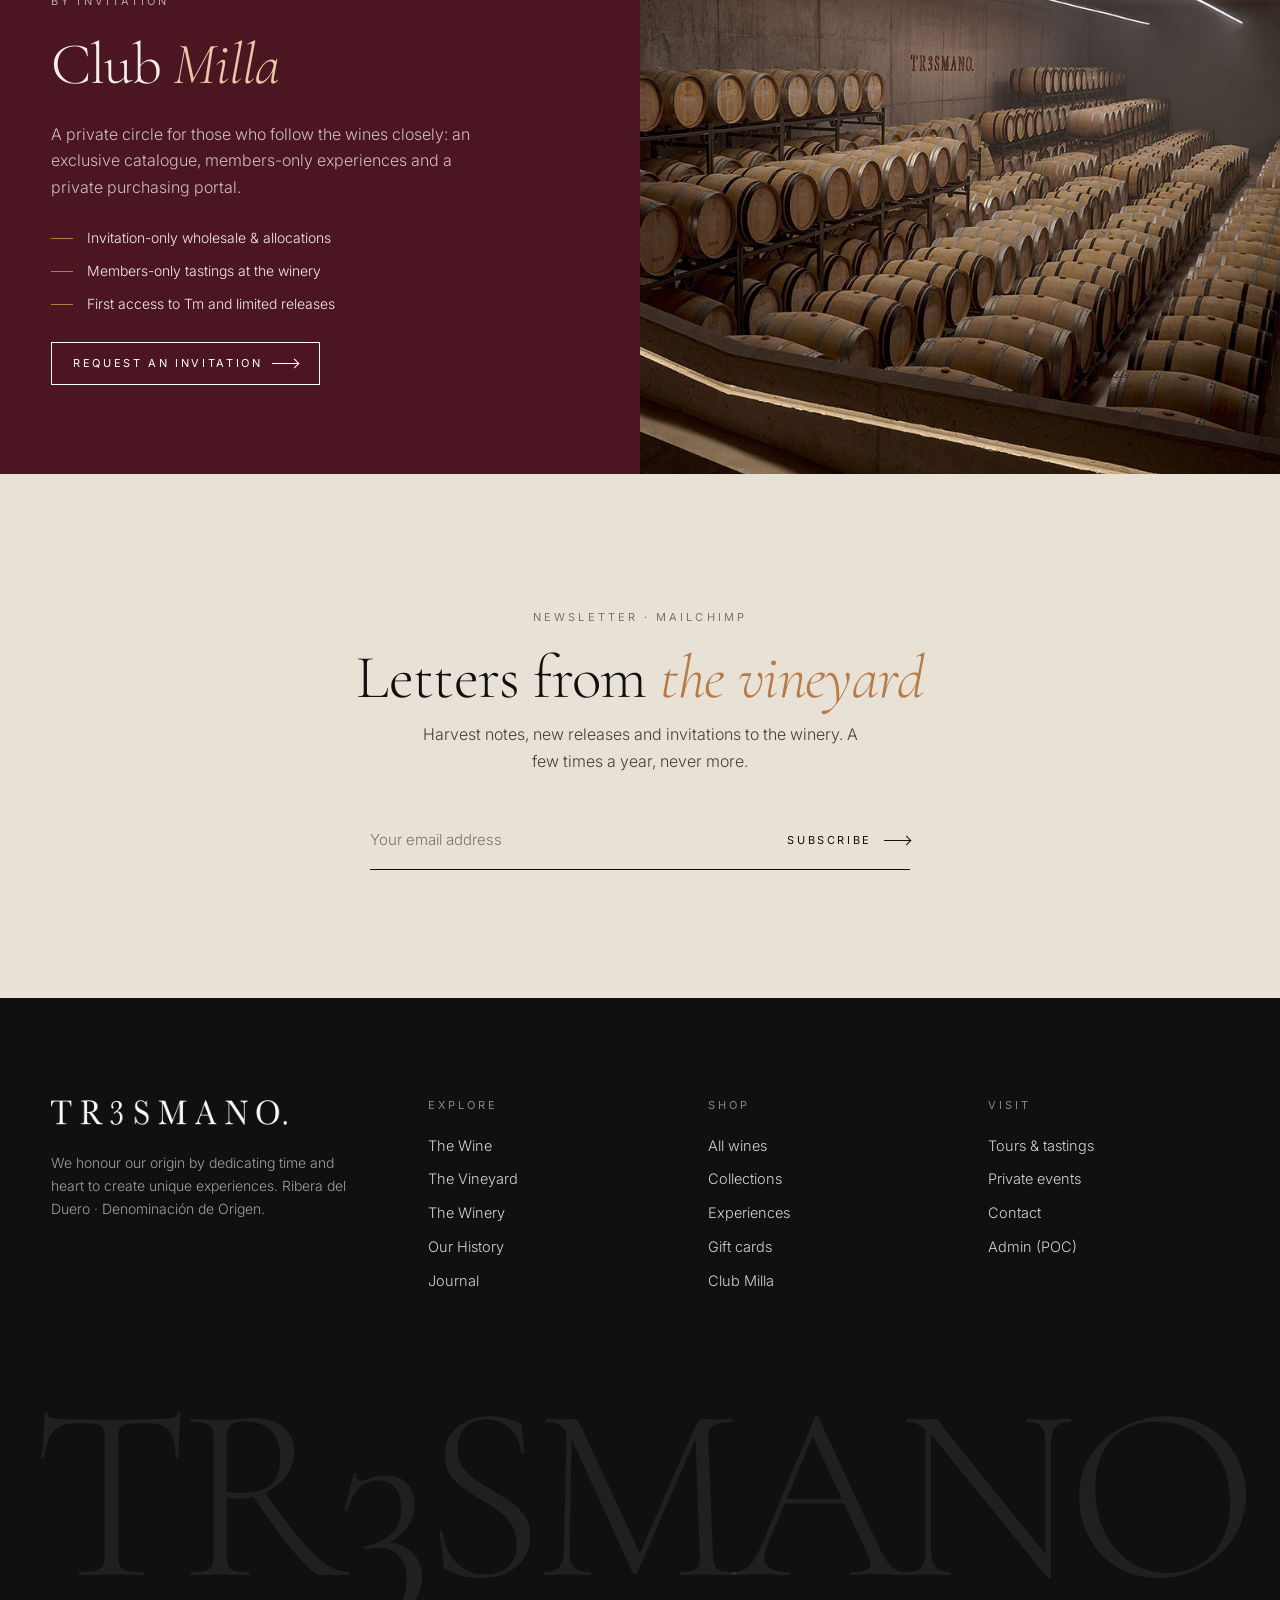
==== commit 248c576d: "Fix catalogue hover: crossfade instead of overlapping images Co-Authored-By: Claude Sonnet 5.5 <nore" ====
--- a/index.html
+++ b/index.html
@@ -10,7 +10,7 @@
 <link rel="preconnect" href="https://fonts.googleapis.com"><link rel="preconnect" href="https://fonts.gstatic.com" crossorigin>
 <link href="https://fonts.googleapis.com/css2?family=Cormorant+Garamond:ital,wght@0,300;0,400;0,500;1,300;1,400&family=Inter:wght@300;400&display=swap" rel="stylesheet">
 <script>document.documentElement.classList.add('js')</script>
-<link rel="stylesheet" href="css/styles.css?v=4">
+<link rel="stylesheet" href="css/styles.css?v=5">
 <style>
 .mosaic{columns:4 260px;column-gap:clamp(12px,1.4vw,22px)}
 .mosaic figure{margin:0 0 clamp(12px,1.4vw,22px);overflow:hidden;break-inside:avoid;background:var(--stone)}
@@ -268,10 +268,10 @@
 
 <div id="footer-mount"></div>
 
-<script src="js/products.js?v=4"></script>
-<script src="js/db.js?v=4"></script>
-<script src="js/config.js?v=4"></script>
-<script src="js/main.js?v=4"></script>
+<script src="js/products.js?v=5"></script>
+<script src="js/db.js?v=5"></script>
+<script src="js/config.js?v=5"></script>
+<script src="js/main.js?v=5"></script>
 <script>
 (function(){
   /* featured products */
--- a/css/styles.css
+++ b/css/styles.css
@@ -268,7 +268,9 @@
 .pcard-media img.cover{object-fit:cover;padding:0;mix-blend-mode:normal}
 .pcard-media img.lazy.alt{opacity:0}
 .pcard:hover .pcard-media img.lazy.alt.loaded{opacity:1}
-.pcard:hover .pcard-media .main{transform:scale(1.04)}
+.pcard:hover .pcard-media img.lazy.main.loaded{opacity:0}
+.pcard-media{isolation:isolate}
+.pcard:hover .pcard-media img.alt{transform:scale(1.03)}
 .pcard-badge{position:absolute;top:12px;left:12px;z-index:3;background:var(--ink);color:var(--paper);font-size:9.5px;letter-spacing:.22em;text-transform:uppercase;padding:6px 10px}
 .pcard-badge.copper{background:var(--copper)}
 .quick-add{position:absolute;left:10px;right:10px;bottom:10px;z-index:3;background:rgba(243,239,231,.96);padding:14px;font-size:10.5px;letter-spacing:.24em;text-transform:uppercase;font-weight:400;text-align:center;transform:translateY(calc(100% + 16px));transition:transform .6s var(--ease),background .3s,color .3s}
